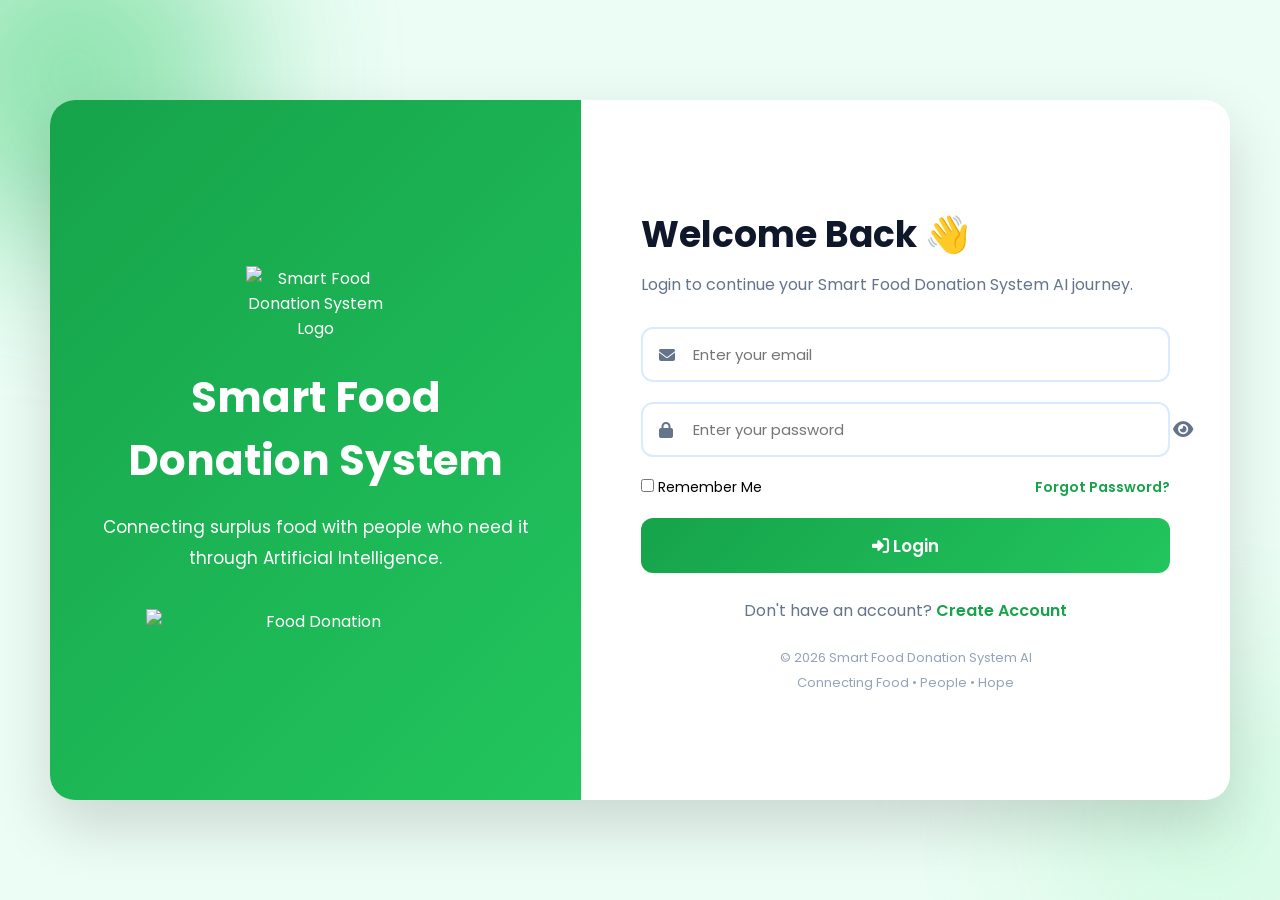
==== frontend/admin.html @ 0bcb4bd2 "Remove temporary FCM diagnostics" ====
<!DOCTYPE html>
<html lang="en">

<head>
    <meta charset="UTF-8">
    <meta name="viewport" content="width=device-width, initial-scale=1.0">
    <title>Admin Portal - Smart Food Donation System</title>
    
    <link rel="stylesheet" href="css/dashboard.css">
    <link rel="stylesheet" href="css/layout-fix.css">
    <link rel="stylesheet" href="css/premium-theme.css">
    <link rel="stylesheet" href="css/admin.css">
    <link rel="stylesheet" href="css/mobile.css">
    <link rel="icon" href="images/logo.png" type="image/png">
    <link rel="manifest" href="/manifest.json">
    <link rel="preconnect" href="https://fonts.googleapis.com">
    <link href="https://fonts.googleapis.com/css2?family=Poppins:wght@300;400;500;600;700;800&display=swap" rel="stylesheet">
    <link rel="stylesheet" href="https://cdnjs.cloudflare.com/ajax/libs/font-awesome/6.7.2/css/all.min.css">
    
    <style>
        body {
            padding: 0 !important;
            margin: 0 !important;
            background: #f4f8fb;
        }
        .main-content {
            padding: 30px !important;
            flex: 1;
            min-width: 0;
        }
        .sidebar nav ul {
            list-style: none !important;
            padding: 0 !important;
            margin: 0 !important;
        }
        .sidebar nav ul li {
            list-style: none !important;
            padding: 0 !important;
            margin: 0 !important;
        }
    </style>
</head>

<body>
<div class="dashboard">

    <!-- SIDEBAR -->
    <aside class="sidebar">
        <!-- Mobile Sidebar Close Button -->
        <button id="adminMobileSidebarClose" class="mobile-sidebar-close" aria-label="Close Navigation Menu">
            <i class="fa-solid fa-xmark"></i>
        </button>

        <div class="logo">
            <img src="images/logo.png" alt="Smart Food Donation">
            <div class="logo-text">
                <h2>Smart Food Donation</h2>
                <p>Admin Portal</p>
            </div>
        </div>
        
        <ul class="menu">
            <li id="sidebarAdminHome" data-page="admin-dashboard" class="active">
                <i class="fa-solid fa-chart-line"></i>
                <span>Dashboard</span>
            </li>
            <li id="sidebarAdminUsers" data-page="user-management">
                <i class="fa-solid fa-users-gear"></i>
                <span>User Management</span>
            </li>
            <li id="sidebarAdminNGOs" data-page="ngo-verification">
                <i class="fa-solid fa-building-circle-check"></i>
                <span>NGO Verification</span>
            </li>
            <li id="sidebarAdminDonors" data-page="donor-verification">
                <i class="fa-solid fa-hand-holding-heart"></i>
                <span>Donor Verification</span>
            </li>
            <li id="sidebarAdminVolunteers" data-page="volunteer-verification">
                <i class="fa-solid fa-truck-ramp-box"></i>
                <span>Volunteer Verification</span>
            </li>
            <li id="sidebarAdminDonations" data-page="donation-management">
                <i class="fa-solid fa-boxes-packing"></i>
                <span>Donation Management</span>
            </li>
            <li id="sidebarAdminReports" data-page="reports">
                <i class="fa-solid fa-chart-pie"></i>
                <span>Reports</span>
            </li>
            <li id="sidebarAdminProfile" data-page="profile">
                <i class="fa-solid fa-user-gear"></i>
                <span>Admin Profile</span>
            </li>
            <li id="sidebarAdminSettings" data-page="settings">
                <i class="fa-solid fa-sliders"></i>
                <span>System Settings</span>
            </li>
            <li class="logout" onclick="logout()">
                <i class="fa-solid fa-right-from-bracket"></i>
                <span>Logout</span>
            </li>
        </ul>
        
        <!-- User Badge -->
        <div class="sidebar-user">
            <img id="sidebarAdminAvatar" src="images/logo.png" alt="Avatar">
            <div>
                <h4 id="sidebarAdminName">Administrator</h4>
                <p>System Admin</p>
            </div>
        </div>
    </aside>

    <!-- Mobile Sidebar Backdrop Overlay -->
    <div id="adminSidebarOverlay" class="sidebar-overlay"></div>

    <!-- MAIN CONTENT -->
    <main class="main-content">
        <!-- TOP BAR -->
        <header class="topbar">
            <div class="topbar-left">
                <!-- Mobile Hamburger Menu Button -->
                <button id="adminMobileMenuBtn" class="mobile-menu-btn" aria-label="Open Navigation Menu">
                    <i class="fa-solid fa-bars"></i>
                </button>
            </div>

            <!-- Food Saving & Donating Facts -->
            <div class="topbar-fact">
                <i class="fa-solid fa-lightbulb"></i>
                <span id="topbarFactText">Loading daily food saving tip...</span>
            </div>
            
            <div class="topbar-right" style="margin-left: auto !important;">
                <div class="profile-container">
                    <div id="profileBtn" class="profile-button">
                        <img id="topAdminAvatar" src="images/logo.png" alt="Admin" style="width: 36px; height: 36px; border-radius: 50%; object-fit: cover;">
                        <div class="profile-text">
                            <h4 id="topAdminName" style="font-size: 14px; margin: 0; font-weight: 600; color: #15803d;">Admin</h4>
                            <p style="color: #64748b; font-size: 11px; margin: 0;">Administrator</p>
                        </div>
                        <i class="fa-solid fa-chevron-down" style="color: #64748b; font-size: 12px; margin-left: 5px;"></i>
                    </div>
                </div>
            </div>
        </header>

        <!-- SECTIONS -->

        <!-- Section 1: Dashboard Home -->
        <section class="main-section" id="adminHomeSection">
            <div class="container">
                <header class="page-header">
                    <h1><i class="fa-solid fa-chart-line"></i> Admin Dashboard</h1>
                    <p>Real-time platform overview, user verification summary, and system activities.</p>

                </header>

                <!-- 8 Summary Cards Grid -->
                <div class="cards admin-summary-grid">
                    <div class="card">
                        <h2 id="users">0</h2>
                        <p><i class="fa-solid fa-users"></i> Total Users</p>
                    </div>
                    <div class="card">
                        <h2 id="totalDonors">0</h2>
                        <p><i class="fa-solid fa-hand-holding-heart"></i> Total Donors</p>
                    </div>
                    <div class="card">
                        <h2 id="totalNGOs">0</h2>
                        <p><i class="fa-solid fa-building"></i> Total NGOs</p>
                    </div>
                    <div class="card">
                        <h2 id="totalVolunteers">0</h2>
                        <p><i class="fa-solid fa-truck-ramp-box"></i> Total Volunteers</p>
                    </div>
                    <div class="card highlight-card-pending">
                        <h2 id="pendingVerificationsCount" style="color: #d97706;">0</h2>
                        <p><i class="fa-solid fa-clock-rotate-left"></i> Pending Verifications</p>
                    </div>
                    <div class="card highlight-card-approved">
                        <h2 id="approvedUsersCount" style="color: #16a34a;">0</h2>
                        <p><i class="fa-solid fa-circle-check"></i> Approved Users</p>
                    </div>
                    <div class="card highlight-card-rejected">
                        <h2 id="rejectedUsersCount" style="color: #dc2626;">0</h2>
                        <p><i class="fa-solid fa-circle-xmark"></i> Rejected Users</p>
                    </div>
                    <div class="card">
                        <h2 id="donations">0</h2>
                        <p><i class="fa-solid fa-boxes-packing"></i> Total Donations</p>
                    </div>
                </div>

                <!-- Quick Action Buttons -->
                <div class="admin-quick-actions-bar">
                    <h3><i class="fa-solid fa-bolt"></i> Quick Actions</h3>
                    <div class="quick-action-buttons">
                        <button class="btn-quick-action" onclick="navigateToSection('sidebarAdminDonors')">
                            <i class="fa-solid fa-hand-holding-heart"></i> Review Donors
                        </button>
                        <button class="btn-quick-action" onclick="navigateToSection('sidebarAdminNGOs')">
                            <i class="fa-solid fa-building"></i> Review NGOs
                        </button>
                        <button class="btn-quick-action" onclick="navigateToSection('sidebarAdminVolunteers')">
                            <i class="fa-solid fa-truck-ramp-box"></i> Review Volunteers
                        </button>
                        <button class="btn-quick-action" onclick="navigateToSection('sidebarAdminUsers')">
                            <i class="fa-solid fa-users-gear"></i> Manage Users
                        </button>
                        <button class="btn-quick-action" onclick="navigateToSection('sidebarAdminDonations')">
                            <i class="fa-solid fa-boxes-packing"></i> View Donations
                        </button>
                    </div>
                </div>

                <!-- Verification Overview Section -->
                <div class="verification-overview-section">
                    <h2><i class="fa-solid fa-shield-halved"></i> Verification Overview</h2>
                    <div class="overview-grid">
                        <div class="overview-card">
                            <div class="overview-header">
                                <h3><i class="fa-solid fa-hand-holding-heart" style="color: #16a34a;"></i> Donor Verification</h3>
                                <button class="btn-action btn-view" onclick="navigateToSection('sidebarAdminDonors')">View</button>
                            </div>
                            <div class="overview-stats-pills">
                                <span class="pill pill-pending">Pending: <strong id="donorPendingCount">0</strong></span>
                                <span class="pill pill-approved">Approved: <strong id="donorApprovedCount">0</strong></span>
                                <span class="pill pill-rejected">Rejected: <strong id="donorRejectedCount">0</strong></span>
                            </div>
                        </div>

                        <div class="overview-card">
                            <div class="overview-header">
                                <h3><i class="fa-solid fa-building" style="color: #2563eb;"></i> NGO Verification</h3>
                                <button class="btn-action btn-view" onclick="navigateToSection('sidebarAdminNGOs')">View</button>
                            </div>
                            <div class="overview-stats-pills">
                                <span class="pill pill-pending">Pending: <strong id="ngoPendingCount">0</strong></span>
                                <span class="pill pill-approved">Approved: <strong id="ngoApprovedCount">0</strong></span>
                                <span class="pill pill-rejected">Rejected: <strong id="ngoRejectedCount">0</strong></span>
                            </div>
                        </div>

                        <div class="overview-card">
                            <div class="overview-header">
                                <h3><i class="fa-solid fa-truck-ramp-box" style="color: #ea580c;"></i> Volunteer Verification</h3>
                                <button class="btn-action btn-view" onclick="navigateToSection('sidebarAdminVolunteers')">View</button>
                            </div>
                            <div class="overview-stats-pills">
                                <span class="pill pill-pending">Pending: <strong id="volPendingCount">0</strong></span>
                                <span class="pill pill-approved">Approved: <strong id="volApprovedCount">0</strong></span>
                                <span class="pill pill-rejected">Rejected: <strong id="volRejectedCount">0</strong></span>
                            </div>
                        </div>
                    </div>
                </div>

                <!-- Pending Verifications Quick List & Recent Activity Dual Layout -->
                <div class="dashboard-dual-grid" style="display: grid; grid-template-columns: repeat(auto-fit, minmax(340px, 1fr)); gap: 25px; margin-top: 30px;">
                    
                    <!-- Pending Verifications -->
                    <div class="premium-card">
                        <h2 style="color: #d97706; margin-bottom: 15px; font-size: 18px; display: flex; align-items: center; justify-content: space-between;">
                            <span><i class="fa-solid fa-user-clock"></i> Pending Verifications</span>
                            <span class="badge-status badge-pending" id="dashboardPendingBadge">0 Pending</span>
                        </h2>
                        <div id="dashboardPendingList" class="pending-list-container">
                            <p style="color: #64748b; font-size: 13px; text-align: center; padding: 15px;">No pending verification requests.</p>
                        </div>
                    </div>

                    <!-- Recent Admin Activity Log -->
                    <div class="premium-card">
                        <h2 style="color: #0f172a; margin-bottom: 15px; font-size: 18px;">
                            <i class="fa-solid fa-clock-rotate-left"></i> Recent Admin Activity
                        </h2>
                        <div id="dashboardRecentActivity" class="activity-log-container">
                            <p style="color: #64748b; font-size: 13px; text-align: center; padding: 15px;">No recent admin actions logged.</p>
                        </div>
                    </div>

                </div>
            </div>
        </section>

        <!-- Section 2: Dedicated User Management -->
        <section class="main-section" id="adminUsersSection" style="display: none;">
            <div class="container">
                <header class="page-header">
                    <h1><i class="fa-solid fa-users-gear"></i> User Management</h1>
                    <p>Complete single-source-of-truth account oversight across Donors, NGOs, Volunteers, and Administrators.</p>
                </header>

                <!-- Filter Tabs -->
                <div class="filter-tab-bar">
                    <button class="filter-tab active" id="tabUserAll" onclick="filterUserManagementTab('all')">All Users (<span id="countTabAll">0</span>)</button>
                    <button class="filter-tab" id="tabUserPending" onclick="filterUserManagementTab('pending')">Pending (<span id="countTabPending">0</span>)</button>
                    <button class="filter-tab" id="tabUserApproved" onclick="filterUserManagementTab('approved')">Approved (<span id="countTabApproved">0</span>)</button>
                    <button class="filter-tab" id="tabUserRejected" onclick="filterUserManagementTab('rejected')">Rejected (<span id="countTabRejected">0</span>)</button>
                </div>

                <!-- Filter & Search Controls Bar -->
                <div class="filter-controls-card">
                    <div class="filter-group-item search-box-item">
                        <label><i class="fa-solid fa-magnifying-glass"></i> Search</label>
                        <input type="text" id="userSearchInput" placeholder="Search by name, email, or role..." onkeyup="applyUserManagementFilters()">
                    </div>

                    <div class="filter-group-item">
                        <label><i class="fa-solid fa-user-tag"></i> Role</label>
                        <select id="userRoleFilter" onchange="applyUserManagementFilters()">
                            <option value="all">All Roles</option>
                            <option value="donor">Donor</option>
                            <option value="ngo">NGO</option>
                            <option value="volunteer">Volunteer</option>
                            <option value="admin">Admin</option>
                        </select>
                    </div>

                    <div class="filter-group-item">
                        <label><i class="fa-solid fa-circle-nodes"></i> Status</label>
                        <select id="userStatusFilter" onchange="applyUserManagementFilters()">
                            <option value="all">All Statuses</option>
                            <option value="Pending Approval">Pending Approval</option>
                            <option value="Approved">Approved</option>
                            <option value="Rejected">Rejected</option>
                            <option value="active">Active Account</option>
                            <option value="inactive">Inactive Account</option>
                        </select>
                    </div>
                </div>

                <!-- User Management Table & Mobile Cards -->
                <div class="premium-card">
                    <div class="table-container" style="overflow-x: auto;">
                        <table class="premium-table responsive-user-table">
                            <thead>
                                <tr>
                                    <th>User Details</th>
                                    <th>Role</th>
                                    <th>Email Verified</th>
                                    <th>Admin Approval</th>
                                    <th>Account Status</th>
                                    <th>Audit / History</th>
                                    <th>Actions</th>
                                </tr>
                            </thead>
                            <tbody id="userManagementTableBody">
                                <!-- Dynamic user rows -->
                            </tbody>
                        </table>
                    </div>
                </div>
            </div>
        </section>

        <!-- Section 3: Dedicated NGO Verification (Preserved Working Module) -->
        <section class="main-section" id="adminNGOsSection" style="display: none;">
            <div class="container">
                <header class="page-header">
                    <h1><i class="fa-solid fa-building"></i> NGO Verification</h1>
                    <p>Review and verify registered non-profit organizations. Inspect NGO certificates and approve or reject profiles.</p>
                </header>

                <div class="premium-card">
                    <div class="table-container" style="overflow-x: auto;">
                        <table class="premium-table">
                            <thead>
                                <tr>
                                    <th>NGO Name</th>
                                    <th>Contact Person</th>
                                    <th>Email</th>
                                    <th>Phone</th>
                                    <th>Address</th>
                                    <th>Reg. Number</th>
                                    <th>Certificate / Aadhar</th>
                                    <th>Status</th>
                                    <th>Actions</th>
                                </tr>
                            </thead>
                            <tbody id="ngoVerificationData">
                                <!-- Dynamic NGO verification requests -->
                            </tbody>
                        </table>
                    </div>
                </div>
            </div>
        </section>

        <!-- Section 4: Dedicated Donor Verification -->
        <section class="main-section" id="adminDonorsSection" style="display: none;">
            <div class="container">
                <header class="page-header">
                    <h1><i class="fa-solid fa-hand-holding-heart"></i> Donor Verification</h1>
                    <p>Review and verify registered food donors. Inspect FSSAI licenses/documents and approve or reject profiles.</p>
                </header>

                <div class="premium-card">
                    <div class="table-container" style="overflow-x: auto;">
                        <table class="premium-table">
                            <thead>
                                <tr>
                                    <th>Name</th>
                                    <th>Email</th>
                                    <th>Phone</th>
                                    <th>Address</th>
                                    <th>Donor Type</th>
                                    <th>FSSAI / Aadhar</th>
                                    <th>Status</th>
                                    <th>Actions</th>
                                </tr>
                            </thead>
                            <tbody id="donorVerificationData">
                                <!-- Dynamic donor verification requests -->
                            </tbody>
                        </table>
                    </div>
                </div>
            </div>
        </section>

        <!-- Section 5: Dedicated Volunteer Verification -->
        <section class="main-section" id="adminVolunteersSection" style="display: none;">
            <div class="container">
                <header class="page-header">
                    <h1><i class="fa-solid fa-truck-ramp-box"></i> Volunteer Verification</h1>
                    <p>Review and verify volunteer applications. Inspect driving licenses/documents and approve or reject profiles.</p>
                </header>

                <div class="premium-card">
                    <div class="table-container" style="overflow-x: auto;">
                        <table class="premium-table">
                            <thead>
                                <tr>
                                    <th>Name</th>
                                    <th>Email</th>
                                    <th>Phone</th>
                                    <th>Address</th>
                                    <th>Vehicle Type</th>
                                    <th>License / Aadhar</th>
                                    <th>Status</th>
                                    <th>Actions</th>
                                </tr>
                            </thead>
                            <tbody id="volunteerVerificationData">
                                <!-- Dynamic volunteer verification requests -->
                            </tbody>
                        </table>
                    </div>
                </div>
            </div>
        </section>

        <!-- Section 6: Dedicated Donation Management -->
        <section class="main-section" id="adminDonationsSection" style="display: none;">
            <div class="container">
                <header class="page-header">
                    <h1><i class="fa-solid fa-boxes-packing"></i> Donation Management</h1>
                    <p>Monitor, track, and manage all food donation listings across the entire system.</p>
                </header>

                <div class="filter-tab-bar" style="margin-bottom: 20px;">
                    <button class="filter-tab active" id="tabDonationAll" onclick="filterDonationManagementTab('all')">All Donations</button>
                    <button class="filter-tab" id="tabDonationWaiting" onclick="filterDonationManagementTab('Waiting')">Waiting</button>
                    <button class="filter-tab" id="tabDonationAccepted" onclick="filterDonationManagementTab('Accepted')">Accepted</button>
                    <button class="filter-tab" id="tabDonationPicked" onclick="filterDonationManagementTab('Picked')">Picked</button>
                    <button class="filter-tab" id="tabDonationDelivered" onclick="filterDonationManagementTab('Delivered')">Delivered</button>
                </div>

                <div class="premium-card">
                    <div class="table-container" style="overflow-x: auto;">
                        <table class="premium-table">
                            <thead>
                                <tr>
                                    <th>Food Item</th>
                                    <th>Category</th>
                                    <th>Freshness</th>
                                    <th>AI Verification</th>
                                    <th>Recommendation</th>
                                    <th>Donor Email</th>
                                    <th>Status</th>
                                </tr>
                            </thead>
                            <tbody id="adminDonationsTableBody">
                                <!-- Dynamic donation items -->
                            </tbody>
                        </table>
                    </div>
                </div>
            </div>
        </section>

        <!-- Section 7: Reports & Analytics -->
        <section class="main-section" id="adminReportsSection" style="display: none;">
            <div class="container">
                <header class="page-header">
                    <h1><i class="fa-solid fa-chart-pie"></i> Reports & Analytics</h1>
                    <p>Visual representation of system metrics and chronological donation data.</p>
                </header>

                <div class="charts">
                    <div class="chart-card">
                        <h2>📊 Platform Performance & Insights</h2>
                        <div class="kpi-metrics-grid" style="display: grid; grid-template-columns: 1fr 1fr; gap: 15px; margin-top: 15px;">
                            <div class="kpi-mini-card" style="background: #f8fafc; padding: 15px; border-radius: 12px; border: 1px solid #f1f5f9; text-align: left;">
                                <span style="font-size: 11px; color: #64748b; text-transform: uppercase; font-weight: 600;">System Efficiency</span>
                                <h3 style="margin: 5px 0 0 0; color: #16a34a; font-size: 22px; font-weight: 700;">A+ Rating</h3>
                            </div>
                            <div class="kpi-mini-card" style="background: #f8fafc; padding: 15px; border-radius: 12px; border: 1px solid #f1f5f9; text-align: left;">
                                <span style="font-size: 11px; color: #64748b; text-transform: uppercase; font-weight: 600;">Avg Transit Speed</span>
                                <h3 style="margin: 5px 0 0 0; color: #2563eb; font-size: 22px; font-weight: 700;">24 Mins</h3>
                            </div>
                        </div>
                        <div class="performance-bars" style="margin-top: 25px; display: flex; flex-direction: column; gap: 18px;">
                            <div>
                                <div style="display: flex; justify-content: space-between; font-size: 13px; font-weight: 600; margin-bottom: 6px;">
                                    <span style="color: #334155; font-family: 'Poppins', sans-serif;">Delivery Success Rate</span>
                                    <span id="deliverySuccessRateText" style="color: #16a34a;">0%</span>
                                </div>
                                <div style="height: 8px; background: #f1f5f9; border-radius: 4px; overflow: hidden;">
                                    <div id="deliverySuccessRateBar" style="height: 100%; background: #16a34a; width: 0%; transition: width 0.8s ease-in-out;"></div>
                                </div>
                            </div>
                            <div>
                                <div style="display: flex; justify-content: space-between; font-size: 13px; font-weight: 600; margin-bottom: 6px;">
                                    <span style="color: #334155; font-family: 'Poppins', sans-serif;">Active Deliveries In-Transit</span>
                                    <span id="transitRateText" style="color: #2563eb;">0%</span>
                                </div>
                                <div style="height: 8px; background: #f1f5f9; border-radius: 4px; overflow: hidden;">
                                    <div id="transitRateBar" style="height: 100%; background: #2563eb; width: 0%; transition: width 0.8s ease-in-out;"></div>
                                </div>
                            </div>
                            <div>
                                <div style="display: flex; justify-content: space-between; font-size: 13px; font-weight: 600; margin-bottom: 6px;">
                                    <span style="color: #334155; font-family: 'Poppins', sans-serif;">Donation Claim Rate</span>
                                    <span id="claimRateText" style="color: #ea580c;">0%</span>
                                </div>
                                <div style="height: 8px; background: #f1f5f9; border-radius: 4px; overflow: hidden;">
                                    <div id="claimRateBar" style="height: 100%; background: #ea580c; width: 0%; transition: width 0.8s ease-in-out;"></div>
                                </div>
                            </div>
                        </div>
                    </div>
                    <div class="chart-card" style="position: relative;">
                        <h2>🥗 System Lifecycle & Performance</h2>
                        <div style="position: relative; width: 100%; height: 250px; margin-top: 15px;">
                            <canvas id="categoryChart"></canvas>
                            <div style="position: absolute; top: 57%; left: 50%; transform: translate(-50%, -50%); text-align: center; pointer-events: none;">
                                <h3 id="volPerfAvgText" style="margin: 0; font-size: 26px; font-weight: 700; color: #16a34a; font-family: 'Poppins', sans-serif;">92%</h3>
                                <span style="font-size: 11px; color: #64748b; font-weight: 600; text-transform: uppercase; font-family: 'Poppins', sans-serif;">Avg Vol Perf</span>
                            </div>
                        </div>
                        <div style="display: flex; justify-content: space-around; margin-top: 20px; font-size: 13px; font-weight: 500; color: #475569; font-family: 'Poppins', sans-serif;">
                            <div style="text-align: center;">
                                <span style="display: inline-block; width: 10px; height: 10px; background-color: #38bdf8; border-radius: 50%; margin-right: 6px;"></span>
                                <span>Submitted</span>
                            </div>
                            <div style="text-align: center;">
                                <span style="display: inline-block; width: 10px; height: 10px; background-color: #f43f5e; border-radius: 50%; margin-right: 6px;"></span>
                                <span>NGO Claimed</span>
                            </div>
                            <div style="text-align: center;">
                                <span style="display: inline-block; width: 10px; height: 10px; background-color: #10b981; border-radius: 50%; margin-right: 6px;"></span>
                                <span>Delivered</span>
                            </div>
                        </div>
                    </div>
                </div>

                <br><br>
                <h2 style="color: #0f172a; margin-bottom: 20px;"><i class="fa-solid fa-clock-rotate-left"></i> Recent Donations Log</h2>
                <div class="premium-card">
                    <div class="table-container" style="overflow-x: auto;">
                        <table class="premium-table">
                            <thead>
                                <tr>
                                    <th>Food</th>
                                    <th>Category</th>
                                    <th>Freshness</th>
                                    <th>AI Result</th>
                                    <th>Recommendation</th>
                                    <th>Status</th>
                                    <th>Donor</th>
                                </tr>
                            </thead>
                            <tbody id="recentData">
                                <!-- Dynamic recent donations -->
                            </tbody>
                        </table>
                    </div>
                </div>
            </div>
        </section>

        <!-- Section 8: System Settings -->
        <section class="main-section" id="adminSettingsSection" style="display: none;">
            <div class="container">
                <header style="margin-bottom: 35px;">
                    <h1 style="color: #15803d; font-size: 38px;"><i class="fa-solid fa-sliders"></i> System Settings</h1>
                    <p style="color: #666; font-size: 17px; margin-top: 10px;">Manage platform configurations, security parameters, and global constants.</p>
                </header>

                <div class="premium-card" style="max-width: 700px; margin: 0 auto;">
                    <h3 style="color: #15803d; font-size: 20px; font-weight: 600; margin-bottom: 20px; display: flex; align-items: center; gap: 10px;">
                        <i class="fa-solid fa-sliders"></i> Global Platform Controls
                    </h3>
                    <div style="display: flex; flex-direction: column; gap: 20px;">
                        <div class="switch-container" style="display: flex; justify-content: space-between; align-items: center;">
                            <div class="switch-label-group">
                                <h4 style="margin: 0; font-size: 15px; font-weight: 600;">System Auto-Verifications</h4>
                                <p style="margin: 3px 0 0 0; font-size: 12px; color: #64748b;">Automatically approve matching coordinates</p>
                            </div>
                            <label class="toggle-switch">
                                <input type="checkbox" checked>
                                <span class="toggle-slider"></span>
                            </label>
                        </div>
                        <div class="switch-container" style="display: flex; justify-content: space-between; align-items: center;">
                            <div class="switch-label-group">
                                <h4 style="margin: 0; font-size: 15px; font-weight: 600;">System Logging Mode</h4>
                                <p style="margin: 3px 0 0 0; font-size: 12px; color: #64748b;">Log all request payloads to server console</p>
                            </div>
                            <label class="toggle-switch">
                                <input type="checkbox">
                                <span class="toggle-slider"></span>
                            </label>
                        </div>
                    </div>
                </div>
            </div>
        </section>

        <!-- Section 9: Dedicated Admin Profile -->
        <section class="main-section" id="adminProfileSection" style="display: none;">
            <div class="container">
                <header style="margin-bottom: 35px;">
                    <h1 style="color: #15803d; font-size: 38px;"><i class="fa-solid fa-user-gear"></i> Admin Profile</h1>
                    <p style="color: #666; font-size: 17px; margin-top: 10px;">View and update your administrator profile credentials and personal details.</p>
                </header>

                <div class="settings-profile-header">
                    <div class="settings-avatar-container">
                        <img class="settings-avatar" id="settingsAdminAvatar" src="images/logo.png" alt="Profile Picture">
                        <div class="settings-avatar-upload-btn" id="changeAdminAvatarBtn"><i class="fa-solid fa-camera"></i></div>
                        <input type="file" id="adminProfileImageFileInput" accept="image/png, image/jpeg, image/jpg, image/webp" style="display: none;">
                    </div>
                    <div class="settings-profile-info">
                        <h3 id="settingsAdminProfileName">Active Admin</h3>
                        <p>Manage your system administrator account parameters.</p>
                    </div>
                </div>

                <div class="premium-card" style="max-width: 700px; margin: 0 auto;">
                    <div style="display: flex; justify-content: space-between; align-items: center; margin-bottom: 15px;">
                        <h3 style="color: #15803d; font-size: 20px; font-weight: 600; margin: 0; display: flex; align-items: center; gap: 10px;">
                            <i class="fa-solid fa-user-gear"></i> Administrator Profile
                        </h3>
                        <button type="button" id="editAdminProfileBtn" style="background: #2563eb; color: white; border: none; padding: 8px 14px; border-radius: 8px; font-size: 13px; font-weight: 600; cursor: pointer; display: flex; align-items: center; gap: 6px;">
                            <i class="fa-solid fa-pen-to-square"></i> Edit
                        </button>
                    </div>

                    <form id="adminProfileEditForm" onsubmit="return false;">
                        <div style="display: flex; flex-direction: column; gap: 14px;">
                            <div>
                                <label style="display: block; font-size: 13px; color: var(--text-light); margin-bottom: 4px; font-weight: 500;">Full Name</label>
                                <input type="text" id="adminSettingsName" disabled style="width: 100%; padding: 10px 12px; border-radius: 10px; border: 1px solid var(--border); background: var(--bg); font-family: inherit; font-size: 14px; color: var(--text); outline: none;">
                            </div>
                            <div>
                                <label style="display: block; font-size: 13px; color: var(--text-light); margin-bottom: 4px; font-weight: 500;">Email Address (Primary Key)</label>
                                <input type="email" id="adminSettingsEmail" disabled style="width: 100%; padding: 10px 12px; border-radius: 10px; border: 1px solid var(--border); background: #f1f5f9; font-family: inherit; font-size: 14px; color: #64748b; outline: none;">
                            </div>
                            <div>
                                <label style="display: block; font-size: 13px; color: var(--text-light); margin-bottom: 4px; font-weight: 500;">Registered Role</label>
                                <input type="text" value="ADMINISTRATOR" disabled style="width: 100%; padding: 10px 12px; border-radius: 10px; border: 1px solid var(--border); background: #f1f5f9; font-family: inherit; font-size: 14px; text-transform: uppercase; color: #16a34a; font-weight: 700; outline: none;">
                            </div>
                            <div>
                                <label style="display: block; font-size: 13px; color: var(--text-light); margin-bottom: 4px; font-weight: 500;">Phone Number</label>
                                <input type="text" id="adminSettingsPhone" disabled placeholder="e.g. +91 98765 43210" style="width: 100%; padding: 10px 12px; border-radius: 10px; border: 1px solid var(--border); background: var(--bg); font-family: inherit; font-size: 14px; color: var(--text); outline: none;">
                            </div>
                            <div>
                                <label style="display: block; font-size: 13px; color: var(--text-light); margin-bottom: 4px; font-weight: 500;">Complete Address</label>
                                <input type="text" id="adminSettingsAddress" disabled placeholder="Central Admin Headquarters, Madurai" style="width: 100%; padding: 10px 12px; border-radius: 10px; border: 1px solid var(--border); background: var(--bg); font-family: inherit; font-size: 14px; color: var(--text); outline: none;">
                            </div>

                            <div id="adminProfileSaveContainer" style="display: none; margin-top: 10px;">
                                <button type="button" id="saveAdminProfileBtn" style="width: 100%; padding: 12px; background: #16a34a; color: white; border: none; border-radius: 10px; font-size: 15px; font-weight: 700; cursor: pointer; display: flex; align-items: center; justify-content: center; gap: 8px;">
                                    <i class="fa-solid fa-floppy-disk"></i> Save Admin Profile Changes
                                </button>
                            </div>

                            <div id="adminProfileSaveMsg" style="display: none; padding: 10px; border-radius: 8px; font-size: 13px; text-align: center; font-weight: 600;"></div>
                        </div>
                    </form>
                </div>
            </div>
        </section>
    </main>

</div>

<!-- Document Preview Modal -->
<div id="documentModal" class="modal" style="display:none; position:fixed; z-index:1000; left:0; top:0; width:100%; height:100%; overflow:auto; background-color:rgba(0,0,0,0.6); align-items:center; justify-content:center;">
    <div class="modal-content" style="background-color:#fff; margin:auto; padding:20px; border:1px solid #888; width:85%; max-width:700px; border-radius:15px; position:relative; text-align:center; box-shadow: 0 10px 30px rgba(0,0,0,0.3); animation: zoomIn 0.3s;">
        <span class="close-modal" id="closeDocModal" style="position:absolute; right:20px; top:15px; color:#aaa; font-size:28px; font-weight:bold; cursor:pointer;">&times;</span>
        <h2 style="color:#16a34a; margin-bottom:15px; font-weight: 600;" id="modalDocTitle">Verification Document</h2>
        <img id="modalDocImg" src="" alt="Document Preview" style="max-width:100%; max-height:500px; border-radius:8px; border: 1px solid #eee; object-fit: contain;">
    </div>
</div>

<!-- User Details View Modal -->
<div id="userDetailsModal" class="modal" style="display:none; position:fixed; z-index:1000; left:0; top:0; width:100%; height:100%; overflow:auto; background-color:rgba(0,0,0,0.6); align-items:center; justify-content:center;">
    <div class="modal-content" style="background-color:#fff; margin:auto; padding:25px; border:1px solid #e2e8f0; width:90%; max-width:600px; border-radius:16px; position:relative; text-align:left; box-shadow: 0 15px 35px rgba(0,0,0,0.25); animation: zoomIn 0.3s;">
        <span class="close-modal" id="closeUserDetailsModal" style="position:absolute; right:20px; top:15px; color:#94a3b8; font-size:26px; font-weight:bold; cursor:pointer;">&times;</span>
        <h2 style="color:#15803d; margin-bottom:15px; font-weight: 700; display: flex; align-items: center; gap: 10px;" id="modalUserDetailTitle">
            <i class="fa-solid fa-address-card"></i> User Profile Details
        </h2>
        <div id="modalUserDetailsBody" style="display: flex; flex-direction: column; gap: 12px; font-size: 14px; color: #334155;">
            <!-- Dynamic profile fields injected here -->
        </div>
        <div style="margin-top: 20px; text-align: right;">
            <button class="btn-action" style="background-color: #cbd5e1; color: #334155;" onclick="document.getElementById('userDetailsModal').style.display='none'">Close</button>
        </div>
    </div>
</div>

<!-- Action Confirmation Modal -->
<div id="confirmationModal" class="modal" style="display:none; position:fixed; z-index:1000; left:0; top:0; width:100%; height:100%; overflow:auto; background-color:rgba(0,0,0,0.6); align-items:center; justify-content:center;">
    <div class="modal-content" style="background-color:#fff; margin:auto; padding:25px; border:1px solid #e2e8f0; width:85%; max-width:480px; border-radius:16px; position:relative; text-align:center; box-shadow: 0 15px 35px rgba(0,0,0,0.25); animation: zoomIn 0.3s;">
        <h2 style="color:#0f172a; margin-bottom:12px; font-weight: 700; font-size: 20px;" id="confirmModalTitle">Confirm Action</h2>
        <p style="color:#64748b; font-size:14px; margin-bottom:20px;" id="confirmModalMessage">Are you sure you want to perform this action?</p>
        <div style="display:flex; justify-content:center; gap:15px;">
            <button class="btn-action" style="background-color:#e2e8f0; color:#334155; padding: 10px 20px; font-size: 14px;" id="confirmModalCancelBtn">Cancel</button>
            <button class="btn-action btn-approve" style="padding: 10px 20px; font-size: 14px;" id="confirmModalExecuteBtn">Proceed</button>
        </div>
    </div>
</div>

<!-- Change Password Modal -->
<div id="changePasswordModal" class="modal" style="display:none; position:fixed; z-index:9999999; left:0; top:0; width:100%; height:100%; overflow:auto; background-color:rgba(0,0,0,0.5); align-items:center; justify-content:center;">
    <div class="modal-content" style="background-color:#fff; margin:auto; padding:25px; border:1px solid #e2e8f0; width:90%; max-width:440px; border-radius:16px; position:relative; text-align:left; box-shadow: 0 20px 40px rgba(0,0,0,0.25); animation: zoomIn 0.3s;">
        <span class="close-modal" id="closeChangePasswordModal" style="position:absolute; right:20px; top:15px; color:#94a3b8; font-size:24px; font-weight:bold; cursor:pointer;">&times;</span>
        <h3 style="color:#15803d; margin-bottom:15px; font-size: 20px; font-weight: 700; display: flex; align-items: center; gap: 10px;">
            <i class="fa-solid fa-key"></i> Change Password
        </h3>
        <form id="changePasswordForm" onsubmit="return false;">
            <div style="display: flex; flex-direction: column; gap: 14px;">
                <div>
                    <label style="display: block; font-size: 13px; color: #475569; margin-bottom: 4px; font-weight: 500;">Current Password</label>
                    <input type="password" id="currentPasswordInput" required style="width: 100%; padding: 10px 12px; border-radius: 10px; border: 1px solid #cbd5e1; outline: none; font-size: 14px;">
                </div>
                <div>
                    <label style="display: block; font-size: 13px; color: #475569; margin-bottom: 4px; font-weight: 500;">New Password</label>
                    <input type="password" id="newPasswordInput" required style="width: 100%; padding: 10px 12px; border-radius: 10px; border: 1px solid #cbd5e1; outline: none; font-size: 14px;">
                </div>
                <div>
                    <label style="display: block; font-size: 13px; color: #475569; margin-bottom: 4px; font-weight: 500;">Confirm New Password</label>
                    <input type="password" id="confirmPasswordInput" required style="width: 100%; padding: 10px 12px; border-radius: 10px; border: 1px solid #cbd5e1; outline: none; font-size: 14px;">
                </div>
                <div id="changePasswordMsg" style="display: none; padding: 10px; border-radius: 8px; font-size: 13px; text-align: center; font-weight: 600;"></div>
                <button type="submit" id="savePasswordBtn" style="width: 100%; padding: 12px; background: #2563eb; color: white; border: none; border-radius: 10px; font-size: 15px; font-weight: 700; cursor: pointer; display: flex; align-items: center; justify-content: center; gap: 8px; margin-top: 6px;">
                    <i class="fa-solid fa-lock"></i> Update Password
                </button>
            </div>
        </form>
    </div>
</div>

<!-- Help Center Modal -->
<div id="helpCenterModal" class="modal" style="display:none; position:fixed; z-index:9999999; left:0; top:0; width:100%; height:100%; overflow:auto; background-color:rgba(0,0,0,0.5); align-items:center; justify-content:center;">
    <div class="modal-content" style="background-color:#fff; margin:auto; padding:25px; border:1px solid #e2e8f0; width:90%; max-width:540px; border-radius:16px; position:relative; text-align:left; box-shadow: 0 20px 40px rgba(0,0,0,0.25); animation: zoomIn 0.3s;">
        <span class="close-modal" id="closeHelpCenterModal" style="position:absolute; right:20px; top:15px; color:#94a3b8; font-size:24px; font-weight:bold; cursor:pointer;">&times;</span>
        <h3 style="color:#15803d; margin-bottom:15px; font-size: 20px; font-weight: 700; display: flex; align-items: center; gap: 10px;">
            <i class="fa-solid fa-circle-question"></i> Help Center & Support
        </h3>
        <div style="display: flex; flex-direction: column; gap: 14px; font-size: 14px; color: #334155;">
            <div style="background: #f8fafc; border: 1px solid #e2e8f0; padding: 12px 16px; border-radius: 10px;">
                <h4 style="margin: 0 0 4px 0; font-size: 14px; font-weight: 600; color: #0f172a;"><i class="fa-solid fa-hand-holding-heart" style="color: #16a34a;"></i> How do food donations work?</h4>
                <p style="margin: 0; font-size: 12.5px; color: #64748b;">Donors post available food items. AI assesses freshness and safety. Nearby verified NGOs or Volunteers claim and pick up food for delivery.</p>
            </div>
            <div style="background: #f8fafc; border: 1px solid #e2e8f0; padding: 12px 16px; border-radius: 10px;">
                <h4 style="margin: 0 0 4px 0; font-size: 14px; font-weight: 600; color: #0f172a;"><i class="fa-solid fa-user-shield" style="color: #2563eb;"></i> How to update profile or credentials?</h4>
                <p style="margin: 0; font-size: 12.5px; color: #64748b;">Click your profile picture in the top right corner and select <strong>Edit Profile</strong> to change name, phone, address, or avatar. Select <strong>Change Password</strong> to update security credentials.</p>
            </div>
            <div style="background: #f0fdf4; border: 1px solid #bbf7d0; padding: 12px 16px; border-radius: 10px; display: flex; align-items: center; justify-content: space-between;">
                <div>
                    <h4 style="margin: 0; font-size: 13.5px; font-weight: 600; color: #15803d;">Need Direct Assistance?</h4>
                    <p style="margin: 2px 0 0 0; font-size: 12px; color: #166534;">Support Email: support@smartfooddonation.org</p>
                </div>
                <i class="fa-solid fa-headset" style="font-size: 24px; color: #16a34a;"></i>
            </div>
        </div>
        <div style="margin-top: 20px; text-align: right;">
            <button class="btn-action" style="background-color: #cbd5e1; color: #334155; border: none; padding: 8px 18px; border-radius: 8px; font-weight: 600; cursor: pointer;" onclick="document.getElementById('helpCenterModal').style.display='none'">Close</button>
        </div>
    </div>
</div>

<!-- Top-Level Global Profile Overlay & Menu -->
<div id="profileOverlay" class="profile-overlay">
    <div id="profileMenu" class="profile-menu">
        <div class="profile-menu-header" style="padding: 16px; display: flex; align-items: center; gap: 12px; border-bottom: 1px solid #f1f5f9; background: #f8fafc;">
            <img id="topMenuAdminAvatar" src="images/logo.png" alt="Admin" style="width: 44px; height: 44px; border-radius: 50%; object-fit: cover; border: 2px solid #22c55e;">
            <div style="flex: 1; min-width: 0;">
                <h3 id="profileAdminName" style="margin: 0; font-size: 15px; font-weight: 700; color: #0f172a; white-space: nowrap; overflow: hidden; text-overflow: ellipsis;">Admin</h3>
                <p id="profileAdminEmail" style="margin: 2px 0 4px 0; font-size: 11.5px; color: #64748b; white-space: nowrap; overflow: hidden; text-overflow: ellipsis;">admin.demo@foodbridge.test</p>
                <span id="profileAdminRoleBadge" style="display: inline-block; padding: 2px 8px; background: #dcfce7; color: #15803d; font-size: 10.5px; font-weight: 700; border-radius: 6px; text-transform: uppercase;">ADMINISTRATOR</span>
            </div>
        </div>
        <ul class="profile-menu-list" style="list-style: none; padding: 8px 0; margin: 0;">
            <li>
                <a href="#" id="profileLinkBtn" style="display: flex; align-items: center; gap: 10px; padding: 11px 16px; color: #334155; font-size: 13.5px; font-weight: 500; text-decoration: none;">
                    <i class="fa-solid fa-user-pen" style="width: 18px; color: #16a34a; font-size: 14px;"></i>
                    <span>Edit Profile</span>
                </a>
            </li>
            <li>
                <a href="#" id="profileMenuChangePassword" style="display: flex; align-items: center; gap: 10px; padding: 11px 16px; color: #334155; font-size: 13.5px; font-weight: 500; text-decoration: none;">
                    <i class="fa-solid fa-key" style="width: 18px; color: #2563eb; font-size: 14px;"></i>
                    <span>Change Password</span>
                </a>
            </li>
            <li>
                <a href="#" id="profileMenuHelp" style="display: flex; align-items: center; gap: 10px; padding: 11px 16px; color: #334155; font-size: 13.5px; font-weight: 500; text-decoration: none;">
                    <i class="fa-solid fa-circle-question" style="width: 18px; color: #d97706; font-size: 14px;"></i>
                    <span>Help Center</span>
                </a>
            </li>
            <li style="border-top: 1px solid #f1f5f9; margin: 6px 0;"></li>
            <li>
                <a href="#" id="profileLogoutBtn" onclick="logout(); return false;" class="logout" style="display: flex; align-items: center; gap: 10px; padding: 11px 16px; color: #ef4444 !important; font-size: 13.5px; font-weight: 600; text-decoration: none;">
                    <i class="fa-solid fa-right-from-bracket" style="width: 18px; color: #ef4444; font-size: 14px;"></i>
                    <span>Logout</span>
                </a>
            </li>
        </ul>
    </div>
</div>

<script src="https://cdn.jsdelivr.net/npm/chart.js"></script>
<script src="js/auth.js"></script>
<script src="js/admin.js"></script>

<script>
checkRole("admin");
</script>
<!-- Firebase SDKs for FCM Push Notifications -->
<script src="https://www.gstatic.com/firebasejs/9.23.0/firebase-app-compat.js"></script>
<script src="https://www.gstatic.com/firebasejs/9.23.0/firebase-messaging-compat.js"></script>
<script src="js/fcm-init.js"></script>
</body>

</html>
---- frontend/css/layout-fix.css ----
/* ==========================================
   FINAL PAGE ALIGNMENT FIX
   Smart Food Donation AI - Donate Food Page
========================================== */

* {
    box-sizing: border-box;
}

/* ==========================================
   DESKTOP DEFAULT PAGE & DASHBOARD STRUCTURE (>= 769px)
========================================== */
@media (min-width: 769px) {
    html,
    body {
        margin: 0 !important;
        padding: 0 !important;
        width: 100% !important;
        height: 100% !important;
        overflow: hidden !important;
        background: #f8fffb;
    }

    .dashboard {
        display: flex !important;
        width: 100% !important;
        height: 100% !important;
        overflow: hidden !important;
    }
}


@media (min-width: 769px) {
    .sidebar {
        position: relative !important;
        top: 0 !important;
        left: 0 !important;

        width: 270px !important;
        min-width: 270px !important;
        height: 100% !important;

        overflow-y: auto !important;
        overflow-x: hidden !important;

        z-index: 1000 !important;
        flex-shrink: 0 !important;
        display: flex !important;
        flex-direction: column !important;
    }
}

/* Compact sidebar menu and logo */
.menu li {
    padding: 10px 16px !important;
    margin-bottom: 6px !important;
    border-radius: 10px !important;
    font-size: 14px !important;
}

/* Style sidebar scrollbar */
.sidebar::-webkit-scrollbar {
    width: 6px;
}
.sidebar::-webkit-scrollbar-track {
    background: transparent;
}
.sidebar::-webkit-scrollbar-thumb {
    background: rgba(255, 255, 255, 0.2);
    border-radius: 3px;
}
.sidebar::-webkit-scrollbar-thumb:hover {
    background: rgba(255, 255, 255, 0.4);
}


/* ==========================================
   MAIN CONTENT
========================================== */

.main-content {
    margin-left: 0 !important;

    width: auto !important;
    flex-grow: 1 !important;

    min-width: 0 !important;
    height: 100% !important;

    padding: 30px !important;

    box-sizing: border-box !important;

    overflow-y: auto !important;
    overflow-x: hidden !important;
}

/* Style main content scrollbar */
.main-content::-webkit-scrollbar {
    width: 8px;
    height: 8px;
}
.main-content::-webkit-scrollbar-track {
    background: #f1f5f9;
}
.main-content::-webkit-scrollbar-thumb {
    background: #cbd5e1;
    border-radius: 4px;
}
.main-content::-webkit-scrollbar-thumb:hover {
    background: #94a3b8;
}


/* ==========================================
   ALL MAIN CHILDREN
========================================== */

.main-content > * {
    width: 100% !important;
    max-width: 100% !important;
    min-width: 0 !important;

    margin-left: 0 !important;

    box-sizing: border-box !important;
}


/* ==========================================
   TOPBAR
========================================== */

.topbar {
    width: 100% !important;
    max-width: 100% !important;
    display: flex !important;
    justify-content: space-between !important;
    margin: 0 0 30px 0 !important;

    box-sizing: border-box;
}


/* ==========================================
   MAIN DONATION CONTAINER
========================================== */

.container {
    width: 100% !important;
    max-width: 100% !important;

    min-width: 0 !important;

    margin: 0 !important;

    padding: 30px !important;

    box-sizing: border-box;

    overflow: hidden;
}


/* ==========================================
   FORM
========================================== */

#donateForm {
    width: 100% !important;
    max-width: 100% !important;

    min-width: 0 !important;

    margin: 0 !important;

    box-sizing: border-box;
}


.form-grid {
    width: 100% !important;
    max-width: 100% !important;

    display: grid !important;

    grid-template-columns: repeat(2, minmax(0, 1fr));

    gap: 20px;

    margin: 0 !important;

    box-sizing: border-box;
}


.full-width {
    grid-column: 1 / -1;
}


/* ==========================================
   AI FOOD ANALYSIS
========================================== */

.ai-analysis {
    width: 100% !important;
    max-width: 100% !important;

    min-width: 0 !important;

    margin: 30px 0 !important;

    padding: 30px !important;

    box-sizing: border-box;

    overflow: hidden;
}


.analysis-grid {
    width: 100% !important;

    display: grid !important;

    grid-template-columns:
        repeat(3, minmax(0, 1fr));

    gap: 20px;

    margin: 0 !important;

    box-sizing: border-box;
}


.analysis-card {
    width: 100% !important;
    min-width: 0 !important;

    margin: 0 !important;

    box-sizing: border-box;
}


/* ==========================================
   PICKUP LOCATION SECTION
========================================== */

.map-section {
    width: 100% !important;
    max-width: 100% !important;

    min-width: 0 !important;

    margin: 30px 0 !important;

    padding: 30px !important;

    box-sizing: border-box;

    overflow: hidden;
}


/* ==========================================
   LOCATION SEARCH
========================================== */

.location-search {
    width: 100% !important;

    display: flex !important;

    align-items: stretch;

    margin: 20px 0 !important;

    box-sizing: border-box;
}


.location-search input {
    flex: 1 !important;

    min-width: 0 !important;

    width: auto !important;
}


.location-search button {
    flex-shrink: 0;
}


/* ==========================================
   MAP
========================================== */

#map {
    width: 100% !important;
    max-width: 100% !important;

    height: 400px !important;
    border-radius: 15px !important;

    margin: 0 !important;
    padding: 0 !important;

    box-sizing: border-box;

    overflow: hidden;
}


/* ==========================================
   LATITUDE + LONGITUDE
========================================== */

.location-fields {
    width: 100% !important;

    display: grid !important;

    grid-template-columns:
        minmax(0, 1fr)
        minmax(0, 1fr) !important;

    gap: 16px !important;

    margin-top: 16px !important;

    box-sizing: border-box;
}


.coordinate-box {
    width: 100% !important;
    min-width: 0 !important;

    height: 54px;

    display: flex !important;

    align-items: center;

    padding: 0 16px;

    box-sizing: border-box;

    overflow: hidden;
}


.coordinate-box input {
    flex: 1 !important;

    width: 100% !important;
    min-width: 0 !important;

    margin: 0 !important;

    box-sizing: border-box;
}


/* ==========================================
   CURRENT LOCATION BUTTON
========================================== */

#currentLocationBtn {
    width: 100% !important;

    min-width: 0 !important;

    height: 54px;

    margin: 16px 0 0 0 !important;

    box-sizing: border-box;
}


/* ==========================================
   DONATE BUTTON
========================================== */

#donateBtn {
    width: 100% !important;
    max-width: 100% !important;

    box-sizing: border-box;
}


/* ==========================================
   GREEN LATITUDE & LONGITUDE BOX DESIGN
========================================== */

.coordinate-box {
    width: 100% !important;
    min-width: 0 !important;
    height: 56px !important;

    display: flex !important;
    align-items: center !important;

    padding: 0 18px !important;

    background: #ffffff !important;

    border: 2px solid #bfe9d1 !important;

    border-radius: 12px !important;

    box-shadow: 0 4px 12px rgba(31, 154, 82, 0.08) !important;

    transition: all 0.3s ease;

    box-sizing: border-box !important;
}

/* LOCATION ICON */

.coordinate-box i {
    color: #1f9a52 !important;

    font-size: 17px !important;

    margin-right: 10px !important;

    flex-shrink: 0;
}

/* LATITUDE & LONGITUDE TEXT */

.coordinate-box input {
    flex: 1 !important;

    width: 100% !important;
    min-width: 0 !important;

    height: 100% !important;

    border: none !important;

    outline: none !important;

    background: transparent !important;

    color: #23402f !important;

    font-family: "Poppins", sans-serif !important;

    font-size: 15px !important;

    padding: 0 !important;

    box-shadow: none !important;
}

/* PLACEHOLDER */

.coordinate-box input::placeholder {
    color: #6d7f73 !important;

    opacity: 1;
}

/* GREEN HOVER EFFECT */

.coordinate-box:hover {
    border-color: #1f9a52 !important;

    box-shadow: 0 6px 18px rgba(31, 154, 82, 0.12) !important;
}

/* ==========================================
   SIDEBAR LOGO LAYOUT FIX
   ========================================== */
.sidebar .logo {
    display: flex !important;
    flex-direction: column !important;
    align-items: center !important;
    text-align: center !important;
    gap: 10px !important;
    margin-bottom: 30px !important;
    padding: 0 !important;
}

.sidebar .logo img {
    width: 70px !important;
    height: 70px !important;
    object-fit: contain !important;
    margin: 0 !important;
}

.sidebar .logo-text {
    text-align: center !important;
}

.sidebar .logo-text h2 {
    font-size: 20px !important;
    font-weight: 700 !important;
    color: white !important;
    margin: 0 !important;
}

.sidebar .logo-text p {
    font-size: 12px !important;
    color: #dcfce7 !important;
    margin-top: 4px !important;
    opacity: 0.9 !important;
}

/* ==========================================
   SUBMIT BUTTON LAYOUT FIX
   ========================================== */
.submit-btn {
    height: auto !important;
    min-height: 55px !important;
    padding: 12px 25px !important;
    line-height: 1.4 !important;
    display: inline-flex !important;
    align-items: center !important;
    justify-content: center !important;
    box-sizing: border-box !important;
}

/* ==========================================
   UNAUTHORIZED ACCESS SCREEN BUTTONS WRAP FIX
   ========================================== */
#unauthorizedSection div {
    flex-wrap: wrap !important;
}

/* ==========================================
   AI ASSISTANT HEADER OVERFLOW FIX
   ========================================== */
.ai-header {
    flex-wrap: wrap !important;
    gap: 15px !important;
}

/* ==========================================
   UNIFIED DASHBOARD HEADER STYLING & CONTAINER ALIGNMENT
   ========================================== */
.main-content header {
    display: flex !important;
    flex-direction: column !important;
    align-items: flex-start !important;
    justify-content: flex-start !important;
    text-align: left !important;
    gap: 8px !important;
    margin: 0 0 30px 0 !important;
    width: 100% !important;
}

.main-content header h1 {
    font-size: 32px !important;
    font-weight: 700 !important;
    color: #15803d !important;
    margin: 0 !important;
    display: flex !important;
    align-items: center !important;
    gap: 12px !important;
}

.main-content header p {
    font-size: 15px !important;
    color: #64748b !important;
    margin: 0 !important;
}

/* Specific override for Volunteer Dashboard header to keep its side-by-side status box layout */
#volunteerSection header {
    flex-direction: row !important;
    justify-content: space-between !important;
    align-items: center !important;
    flex-wrap: wrap !important;
    gap: 20px !important;
}

#volunteerSection header > div {
    display: flex !important;
    flex-direction: column !important;
    align-items: flex-start !important;
    gap: 8px !important;
}

/* Remove double padding from nested section containers */
.main-content .container {
    padding: 0 !important;
}

/* ==========================================
   TOPBAR RESPONSIVENESS OVERRIDES
   ========================================== */
.topbar {
    flex-wrap: wrap !important;
    gap: 15px !important;
}

.search-box {
    max-width: 420px !important;
    width: 100% !important;
}

/* ==========================================
   DESKTOP DEFAULT GUARDS (>= 769px)
========================================== */
@media (min-width: 769px) {
    .mobile-menu-btn,
    .mobile-sidebar-close,
    .sidebar-overlay {
        display: none !important;
    }

    .sidebar {
        position: fixed !important;
        left: 0 !important;
        top: 0 !important;
        width: 270px !important;
        height: 100vh !important;
        transform: none !important;
        z-index: 1000 !important;
    }

    .main-content {
        margin-left: 270px !important;
        width: calc(100% - 270px) !important;
    }
}

/* ==========================================
   MOBILE & TABLET RESPONSIVE SYSTEM (<= 768px)
   Specifically tested for 360px, 390px, 430px
========================================== */
@media (max-width: 768px) {
    /* Base Body & Layout Overflow Fix - Full Mobile Vertical Scroll */
    html,
    body {
        width: 100% !important;
        max-width: 100% !important;
        min-height: 100% !important;
        height: auto !important;
        margin: 0 !important;
        padding: 0 !important;
        overflow-x: hidden !important;
        overflow-y: auto !important;
        -webkit-overflow-scrolling: touch !important;
        touch-action: pan-y !important;
        position: relative !important;
        -webkit-tap-highlight-color: transparent;
    }

    .dashboard {
        display: block !important;
        width: 100% !important;
        max-width: 100% !important;
        min-height: 100vh !important;
        min-height: 100dvh !important;
        height: auto !important;
        overflow-x: hidden !important;
        overflow-y: visible !important;
        position: relative !important;
    }

    /* Off-Canvas Sliding Navigation Drawer */
    .sidebar {
        position: fixed !important;
        top: 0 !important;
        left: 0 !important;
        width: 285px !important;
        max-width: 82vw !important;
        height: 100vh !important;
        height: 100dvh !important;
        z-index: 99999 !important;
        transform: translateX(-100%) !important;
        transition: transform 0.3s cubic-bezier(0.4, 0, 0.2, 1), box-shadow 0.3s ease !important;
        overflow-y: auto !important;
        -webkit-overflow-scrolling: touch !important;
        box-shadow: none !important;
        background: linear-gradient(180deg, #15803d 0%, #16a34a 50%, #22c55e 100%) !important;
        padding: 25px 20px !important;
        display: flex !important;
        flex-direction: column !important;
    }

    .sidebar.mobile-open,
    .sidebar.open {
        transform: translateX(0) !important;
        box-shadow: 12px 0 45px rgba(0, 0, 0, 0.35) !important;
    }

    /* Mobile Backdrop Blur Overlay */
    .sidebar-overlay {
        display: block !important;
        position: fixed !important;
        top: 0 !important;
        left: 0 !important;
        width: 100vw !important;
        height: 100vh !important;
        height: 100dvh !important;
        background: rgba(15, 23, 42, 0.6) !important;
        backdrop-filter: blur(4px) !important;
        -webkit-backdrop-filter: blur(4px) !important;
        z-index: 99998 !important;
        opacity: 0 !important;
        visibility: hidden !important;
        pointer-events: none !important;
        transition: opacity 0.3s ease, visibility 0.3s ease !important;
    }

    .sidebar-overlay.active {
        opacity: 1 !important;
        visibility: visible !important;
        pointer-events: auto !important;
    }

    /* Hamburger Menu Toggle Button */
    .mobile-menu-btn {
        display: inline-flex !important;
        align-items: center !important;
        justify-content: center !important;
        width: 42px !important;
        height: 42px !important;
        min-width: 42px !important;
        border-radius: 12px !important;
        background: #ffffff !important;
        border: 1.5px solid #d1fae5 !important;
        color: #16a34a !important;
        font-size: 18px !important;
        cursor: pointer !important;
        box-shadow: 0 4px 12px rgba(22, 163, 74, 0.1) !important;
        transition: all 0.2s ease !important;
        flex-shrink: 0 !important;
    }

    .mobile-menu-btn:active {
        transform: scale(0.94) !important;
        background: #f0fdf4 !important;
    }

    /* Close Button Inside Mobile Sidebar Drawer */
    .mobile-sidebar-close {
        display: flex !important;
        align-items: center !important;
        justify-content: center !important;
        position: absolute !important;
        top: 18px !important;
        right: 18px !important;
        width: 36px !important;
        height: 36px !important;
        border-radius: 50% !important;
        background: rgba(255, 255, 255, 0.22) !important;
        color: #ffffff !important;
        border: none !important;
        font-size: 18px !important;
        cursor: pointer !important;
        transition: background 0.2s ease !important;
        z-index: 10 !important;
    }

    .mobile-sidebar-close:active {
        background: rgba(255, 255, 255, 0.45) !important;
    }

    /* Full Phone Width Main Content */
    .main-content {
        display: block !important;
        margin-left: 0 !important;
        width: 100% !important;
        max-width: 100% !important;
        min-width: 0 !important;
        height: auto !important;
        min-height: 100% !important;
        padding: 14px 12px 40px 12px !important;
        box-sizing: border-box !important;
        overflow-x: hidden !important;
        overflow-y: visible !important;
        touch-action: pan-y !important;
    }

    .container {
        padding: 0 !important;
        width: 100% !important;
        max-width: 100% !important;
        box-sizing: border-box !important;
    }

    /* Mobile Topbar & Header Optimization */
    .topbar {
        display: flex !important;
        align-items: center !important;
        justify-content: space-between !important;
        flex-wrap: wrap !important;
        gap: 10px !important;
        margin-bottom: 20px !important;
        padding: 0 !important;
        width: 100% !important;
    }

    .topbar-left {
        display: flex !important;
        align-items: center !important;
        gap: 10px !important;
    }

    .topbar-fact {
        width: 100% !important;
        max-width: 100% !important;
        order: 3 !important;
        font-size: 12.5px !important;
        padding: 8px 12px !important;
        margin-top: 4px !important;
        box-sizing: border-box !important;
        line-height: 1.35 !important;
        border-radius: 10px !important;
    }

    .topbar-right {
        display: flex !important;
        align-items: center !important;
        gap: 8px !important;
        margin-left: auto !important;
    }

    /* Profile Button & Menu on Mobile */
    .profile-button {
        padding: 4px 8px !important;
        gap: 6px !important;
    }

    .profile-button .profile-text {
        display: flex !important;
        flex-direction: column !important;
    }

    .profile-button img {
        width: 34px !important;
        height: 34px !important;
    }

    .profile-overlay {
        position: fixed !important;
        top: 0 !important;
        left: 0 !important;
        width: 100vw !important;
        height: 100vh !important;
        height: 100dvh !important;
        background: rgba(15, 23, 42, 0.35) !important;
        backdrop-filter: blur(2px) !important;
        -webkit-backdrop-filter: blur(2px) !important;
        z-index: 9999998 !important;
        opacity: 0 !important;
        visibility: hidden !important;
        pointer-events: none !important;
        transition: opacity 0.2s ease, visibility 0.2s ease !important;
    }

    .profile-overlay.active,
    .profile-overlay.show {
        opacity: 1 !important;
        visibility: visible !important;
        pointer-events: auto !important;
    }

    .profile-menu {
        position: fixed !important;
        width: 280px !important;
        max-width: calc(100vw - 24px) !important;
        z-index: 9999999 !important;
        background: #ffffff !important;
        background-color: #ffffff !important;
        border-radius: 16px !important;
        box-shadow: 0 15px 45px rgba(0, 0, 0, 0.25) !important;
        border: 1px solid #cbd5e1 !important;
        backdrop-filter: none !important;
        -webkit-backdrop-filter: none !important;
        overflow: hidden !important;
    }

    .profile-menu.active,
    .profile-menu.show {
        display: block !important;
        opacity: 1 !important;
        visibility: visible !important;
        pointer-events: auto !important;
    }

    .notification-menu {
        width: 300px !important;
        max-width: calc(100vw - 24px) !important;
        right: 0 !important;
        top: calc(100% + 8px) !important;
    }

    /* Headers on Mobile */
    .main-content header {
        margin: 0 0 20px 0 !important;
    }

    .main-content header h1 {
        font-size: 24px !important;
        line-height: 1.25 !important;
        word-break: break-word !important;
        gap: 8px !important;
    }

    .main-content header p {
        font-size: 13px !important;
        line-height: 1.4 !important;
    }

    .welcome-text h1 {
        font-size: 22px !important;
    }

    .welcome-text p {
        font-size: 13px !important;
    }

    /* Welcome Date and Clock on Mobile */
    .welcome-meta,
    .current-date,
    .live-clock {
        font-size: 12.5px !important;
        display: inline-block !important;
        margin-right: 8px !important;
    }

    /* Counter Cards (2 Columns on Mobile) */
    .dashboard-cards {
        display: grid !important;
        grid-template-columns: repeat(2, minmax(0, 1fr)) !important;
        gap: 10px !important;
        width: 100% !important;
        margin-bottom: 20px !important;
    }

    .dashboard-cards .card,
    .cards .card {
        padding: 14px 10px !important;
        border-radius: 14px !important;
        min-width: 0 !important;
    }

    .card h2,
    .card h2.counter {
        font-size: 22px !important;
    }

    .card p {
        font-size: 11.5px !important;
    }

    /* Rewards Section on Mobile */
    #rewardsSection {
        flex-direction: column !important;
        align-items: stretch !important;
        padding: 16px 14px !important;
        gap: 12px !important;
        border-radius: 14px !important;
    }

    #rewardsSection > div {
        min-width: 0 !important;
        width: 100% !important;
    }

    /* Analytics Grid on Mobile */
    .analytics {
        display: grid !important;
        grid-template-columns: 1fr !important;
        gap: 14px !important;
        width: 100% !important;
    }

    .analytics .chart-container,
    .analytics .activity-container {
        width: 100% !important;
        min-width: 0 !important;
        padding: 14px !important;
        border-radius: 16px !important;
    }

    #donationChart {
        max-height: 230px !important;
        width: 100% !important;
    }

    /* Donate Form Grid on Mobile */
    .form-grid {
        display: grid !important;
        grid-template-columns: 1fr !important;
        gap: 12px !important;
        width: 100% !important;
    }

    .input-group {
        width: 100% !important;
        margin-bottom: 14px !important;
    }

    .input-group input,
    .input-group select,
    .input-group textarea {
        font-size: 14px !important;
        height: 48px !important;
        padding: 0 12px !important;
        border-radius: 10px !important;
        box-sizing: border-box !important;
        width: 100% !important;
    }

    textarea.input-group,
    textarea {
        height: auto !important;
        min-height: 80px !important;
        padding: 10px 12px !important;
    }

    /* Dynamic Food Rows on Mobile */
    .food-input-row {
        display: flex !important;
        flex-direction: row !important;
        flex-wrap: wrap !important;
        gap: 8px !important;
        width: 100% !important;
        margin-bottom: 10px !important;
    }

    .food-input-row .input-icon:first-child {
        flex: 1 1 100% !important;
    }

    .food-input-row .input-icon:nth-child(2) {
        flex: 1 1 calc(100% - 54px) !important;
    }

    .food-input-row .remove-food-btn {
        width: 44px !important;
        height: 48px !important;
        flex-shrink: 0 !important;
    }

    .input-icon {
        position: relative !important;
        width: 100% !important;
    }

    .input-icon i {
        position: absolute !important;
        left: 14px !important;
        top: 50% !important;
        transform: translateY(-50%) !important;
        font-size: 15px !important;
        color: #16a34a !important;
        pointer-events: none !important;
    }

    .input-icon input,
    .input-icon select {
        padding-left: 42px !important;
    }

    /* Date & Time Picker on Mobile */
    .datetime-box {
        display: flex !important;
        flex-direction: column !important;
        gap: 8px !important;
        width: 100% !important;
    }

    .date-box,
    .time-box {
        width: 100% !important;
        height: 48px !important;
        padding: 0 12px !important;
        box-sizing: border-box !important;
    }

    .period-select {
        width: 100% !important;
        height: 44px !important;
    }

    /* Food Image Upload & Preview */
    #foodImage {
        width: 100% !important;
        padding: 8px !important;
        font-size: 13px !important;
        box-sizing: border-box !important;
    }

    #previewImage {
        width: 100% !important;
        max-width: 100% !important;
        height: 180px !important;
        max-height: 220px !important;
        object-fit: cover !important;
        border-radius: 12px !important;
        margin-top: 10px !important;
    }

    /* AI Safety Analysis Results */
    .ai-analysis {
        width: 100% !important;
        margin-top: 20px !important;
        padding: 0 !important;
    }

    .ai-analysis h2 {
        font-size: 18px !important;
        margin-bottom: 12px !important;
    }

    .analysis-grid {
        display: grid !important;
        grid-template-columns: 1fr !important;
        gap: 10px !important;
        width: 100% !important;
    }

    .analysis-card {
        padding: 14px !important;
        border-radius: 12px !important;
        min-height: auto !important;
        width: 100% !important;
        box-sizing: border-box !important;
    }

    .analysis-card h3 {
        font-size: 13px !important;
        margin-bottom: 4px !important;
    }

    .analysis-card h1 {
        font-size: 22px !important;
    }

    .analysis-card p {
        font-size: 12.5px !important;
        line-height: 1.4 !important;
    }

    /* Pickup Location & Leaflet Map */
    .map-section {
        padding: 16px 12px !important;
        border-radius: 16px !important;
        width: 100% !important;
        margin-top: 20px !important;
        box-sizing: border-box !important;
    }

    .map-section h2 {
        font-size: 18px !important;
    }

    .map-section p {
        font-size: 12.5px !important;
    }

    .location-search {
        display: flex !important;
        flex-direction: row !important;
        gap: 8px !important;
        width: 100% !important;
        margin-bottom: 12px !important;
    }

    .location-search input {
        flex: 1 !important;
        min-width: 0 !important;
        height: 46px !important;
        font-size: 13px !important;
        padding-left: 36px !important;
    }

    .location-search button,
    #searchLocationBtn {
        height: 46px !important;
        padding: 0 14px !important;
        font-size: 13px !important;
        white-space: nowrap !important;
        flex-shrink: 0 !important;
    }

    #map {
        width: 100% !important;
        height: 250px !important;
        min-height: 220px !important;
        border-radius: 12px !important;
        z-index: 5 !important;
        margin-bottom: 12px !important;
    }

    /* Coordinates (Lat / Lng) */
    .location-fields {
        display: flex !important;
        flex-direction: column !important;
        gap: 8px !important;
        width: 100% !important;
    }

    .coordinate-box {
        width: 100% !important;
        height: 48px !important;
        padding: 0 14px !important;
        border-radius: 10px !important;
        box-sizing: border-box !important;
    }

    .coordinate-box i {
        font-size: 15px !important;
        margin-right: 8px !important;
    }

    .coordinate-box input {
        font-size: 13px !important;
    }

    #currentLocationBtn {
        width: 100% !important;
        height: 48px !important;
        font-size: 13.5px !important;
        margin-top: 8px !important;
    }

    .submit-btn {
        width: 100% !important;
        height: 50px !important;
        font-size: 16px !important;
        margin-top: 16px !important;
        border-radius: 12px !important;
    }

    /* Table Horizontal Scroll */
    .table-container {
        width: 100% !important;
        max-width: 100% !important;
        overflow-x: auto !important;
        -webkit-overflow-scrolling: touch !important;
        border-radius: 12px !important;
        margin-top: 10px !important;
    }

    .premium-table {
        width: 100% !important;
        min-width: 520px !important;
        font-size: 12.5px !important;
    }

    .premium-table th,
    .premium-table td {
        padding: 10px 10px !important;
        white-space: nowrap !important;
    }

    /* Donor, NGO, and Volunteer Grids */
    #donorContainer,
    #donationContainer,
    #volunteerContainer {
        display: grid !important;
        grid-template-columns: 1fr !important;
        gap: 14px !important;
        width: 100% !important;
    }

    .donation-card,
    .ngo-card,
    .volunteer-card {
        width: 100% !important;
        max-width: 100% !important;
        padding: 16px 14px !important;
        border-radius: 16px !important;
        box-sizing: border-box !important;
    }

    /* Volunteer Header Status Boxes */
    .task-status-box,
    .rating-status-box {
        min-width: 0 !important;
        flex: 1 !important;
        padding: 12px 14px !important;
    }

    /* Modals Responsive */
    .modal {
        padding: 10px !important;
        box-sizing: border-box !important;
    }

    .modal-content {
        width: 95% !important;
        max-width: 95vw !important;
        padding: 20px 14px !important;
        border-radius: 18px !important;
        margin: 15px auto !important;
        max-height: 88vh !important;
        overflow-y: auto !important;
        box-sizing: border-box !important;
    }
}
---- frontend/css/premium-theme.css ----
/* ==========================================================
                SMART FOOD DONATION AI
                PREMIUM THEME CSS
========================================================== */

/* General utility classes */
.flex-center {
    display: flex;
    align-items: center;
    justify-content: center;
}

/* ==========================================
   PREMIUM NGO & VOLUNTEER CARDS
========================================== */
#donationContainer,
#volunteerContainer {
    display: grid !important;
    grid-template-columns: repeat(auto-fit, minmax(340px, 1fr)) !important;
    gap: 25px !important;
    margin-top: 20px !important;
}

.premium-card {
    background: #ffffff !important;
    border-radius: 22px !important;
    padding: 24px !important;
    border: 1px solid rgba(22, 163, 74, 0.08) !important;
    box-shadow: 0 10px 30px rgba(31, 154, 82, 0.04) !important;
    transition: all 0.35s cubic-bezier(0.4, 0, 0.2, 1) !important;
    position: relative !important;
    overflow: hidden !important;
    display: flex !important;
    flex-direction: column !important;
    gap: 15px !important;
}

.premium-card:hover {
    transform: translateY(-8px) !important;
    box-shadow: 0 20px 40px rgba(22, 163, 74, 0.12) !important;
    border-color: rgba(22, 163, 74, 0.25) !important;
}

.premium-card .card-header {
    display: flex !important;
    justify-content: space-between !important;
    align-items: flex-start !important;
    gap: 12px !important;
    margin-bottom: 5px !important;
}

.premium-card .card-badge {
    padding: 4px 10px !important;
    border-radius: 30px !important;
    font-size: 11px !important;
    font-weight: 700 !important;
    text-transform: uppercase !important;
    letter-spacing: 0.5px !important;
    margin-bottom: 8px !important;
    display: inline-block !important;
}

.premium-card .card-badge.category-veg { background: #e8f9ed !important; color: #16a34a !important; }
.premium-card .card-badge.category-non-veg { background: #fee2e2 !important; color: #ef4444 !important; }
.premium-card .card-badge.category-bakery { background: #fef3c7 !important; color: #d97706 !important; }
.premium-card .card-badge.category-fruits { background: #e0f2fe !important; color: #0284c7 !important; }

.premium-card .card-title {
    font-size: 20px !important;
    font-weight: 700 !important;
    color: #0f172a !important;
    margin: 0 !important;
    line-height: 1.3 !important;
}

/* Beautiful Status Badges */
.status-badge {
    padding: 6px 14px !important;
    border-radius: 30px !important;
    font-size: 12px !important;
    font-weight: 700 !important;
    text-transform: capitalize !important;
}
.status-badge.waiting { background: #fef3c7 !important; color: #d97706 !important; }
.status-badge.accepted { background: #dbeafe !important; color: #2563eb !important; }
.status-badge.picked { background: #f3e8ff !important; color: #7c3aed !important; }
.status-badge.delivered { background: #dcfce7 !important; color: #15803d !important; }

/* Grid stats inside card */
.card-stats-grid {
    display: grid !important;
    grid-template-columns: 1fr 1fr !important;
    gap: 15px !important;
    background: #f8fafc !important;
    padding: 14px !important;
    border-radius: 16px !important;
    border: 1px solid #f1f5f9 !important;
}

.card-stats-grid .stat-item {
    display: flex !important;
    align-items: center !important;
    gap: 10px !important;
}

.card-stats-grid .stat-item i {
    font-size: 16px !important;
    color: #16a34a !important;
    width: 32px !important;
    height: 32px !important;
    border-radius: 8px !important;
    background: rgba(22, 163, 74, 0.08) !important;
    display: flex !important;
    align-items: center !important;
    justify-content: center !important;
}

.card-stats-grid .stat-label {
    display: block !important;
    font-size: 11px !important;
    color: #64748b !important;
    font-weight: 500 !important;
    margin-bottom: 2px !important;
}

.card-stats-grid .stat-val {
    font-size: 13px !important;
    font-weight: 600 !important;
    color: #334155 !important;
}

/* Freshness indicator */
.freshness-section {
    display: flex !important;
    flex-direction: column !important;
    gap: 6px !important;
}

.freshness-header {
    display: flex !important;
    justify-content: space-between !important;
    font-size: 13px !important;
    font-weight: 600 !important;
    color: #475569 !important;
}

.freshness-val.fresh-high { color: #16a34a !important; }
.freshness-val.fresh-med { color: #d97706 !important; }
.freshness-val.fresh-low { color: #ef4444 !important; }

.freshness-bar-bg {
    height: 8px !important;
    background: #f1f5f9 !important;
    border-radius: 10px !important;
    overflow: hidden !important;
    width: 100% !important;
}

.freshness-bar-fill {
    height: 100% !important;
    border-radius: 10px !important;
}
.freshness-bar-fill.fresh-high { background: #16a34a !important; }
.freshness-bar-fill.fresh-med { background: #f59e0b !important; }
.freshness-bar-fill.fresh-low { background: #ef4444 !important; }

/* Details text rows */
.card-details-list {
    display: flex !important;
    flex-direction: column !important;
    gap: 8px !important;
}

.detail-row {
    display: flex !important;
    align-items: center !important;
    gap: 10px !important;
    font-size: 13px !important;
    color: #475569 !important;
    line-height: 1.4 !important;
}

.detail-row i {
    width: 16px !important;
    text-align: center !important;
    color: #64748b !important;
}

/* Timeline inside card */
.logistics-timeline {
    margin-top: 5px !important;
    border-left: 2px dashed #e2e8f0 !important;
    padding-left: 15px !important;
    margin-left: 8px !important;
    display: flex !important;
    flex-direction: column !important;
    gap: 12px !important;
}

.timeline-step {
    position: relative !important;
}

.timeline-step .step-dot {
    position: absolute !important;
    left: -22px !important;
    top: 3px !important;
    width: 12px !important;
    height: 12px !important;
    border-radius: 50% !important;
    background: #cbd5e1 !important;
    border: 2px solid #ffffff !important;
}

.timeline-step.completed .step-dot {
    background: #16a34a !important;
}

.timeline-step .step-info {
    display: flex !important;
    flex-direction: column !important;
}

.timeline-step .step-label {
    font-size: 12px !important;
    font-weight: 600 !important;
    color: #64748b !important;
}

.timeline-step.completed .step-label {
    color: #1e293b !important;
}

.timeline-step .step-time {
    font-size: 11px !important;
    color: #94a3b8 !important;
}

/* Premium Buttons */
.premium-card button {
    background: linear-gradient(135deg, #16a34a, #22c55e) !important;
    box-shadow: 0 4px 15px rgba(22, 163, 74, 0.2) !important;
    border: none !important;
    height: 48px !important;
    border-radius: 12px !important;
    color: #ffffff !important;
    font-size: 15px !important;
    font-weight: 600 !important;
    cursor: pointer !important;
    transition: all 0.3s ease !important;
    display: flex !important;
    align-items: center !important;
    justify-content: center !important;
    gap: 8px !important;
}

.premium-card button:hover {
    transform: translateY(-2px) !important;
    box-shadow: 0 8px 20px rgba(22, 163, 74, 0.3) !important;
    background: linear-gradient(135deg, #15803d, #16a34a) !important;
}

.premium-card button.deliver-btn {
    background: linear-gradient(135deg, #2563eb, #3b82f6) !important;
    box-shadow: 0 4px 15px rgba(37, 99, 235, 0.2) !important;
}

.premium-card button.deliver-btn:hover {
    background: linear-gradient(135deg, #1d4ed8, #2563eb) !important;
    box-shadow: 0 8px 20px rgba(37, 99, 235, 0.3) !important;
}


/* ==========================================
   PREMIUM AI ASSISTANT LAYOUT
========================================== */
.ai-layout-container {
    display: grid !important;
    grid-template-columns: 300px 1fr !important;
    gap: 30px !important;
    margin-top: 25px !important;
    height: 560px !important;
}

@media (max-width: 900px) {
    .ai-layout-container {
        grid-template-columns: 1fr !important;
        height: auto !important;
    }
    .ai-sidebar-panel {
        display: none !important;
    }
}

.ai-sidebar-panel {
    background: #ffffff !important;
    border-radius: 20px !important;
    padding: 25px !important;
    border: 1px solid rgba(0, 0, 0, 0.04) !important;
    box-shadow: 0 10px 35px rgba(0, 0, 0, 0.02) !important;
    display: flex !important;
    flex-direction: column !important;
    gap: 15px !important;
}

.ai-sidebar-panel h3 {
    font-size: 18px !important;
    font-weight: 700 !important;
    color: #15803d !important;
    margin: 0 !important;
}

.ai-sidebar-panel p {
    font-size: 13px !important;
    color: #64748b !important;
    line-height: 1.5 !important;
    margin: 0 !important;
}

.faq-list {
    list-style: none !important;
    padding: 0 !important;
    margin: 0 !important;
    display: flex !important;
    flex-direction: column !important;
    gap: 10px !important;
}

.faq-list li {
    padding: 12px 15px !important;
    border-radius: 12px !important;
    background: #f8fafc !important;
    border: 1px solid #f1f5f9 !important;
    font-size: 13px !important;
    font-weight: 600 !important;
    color: #334155 !important;
    cursor: pointer !important;
    display: flex !important;
    align-items: center !important;
    gap: 10px !important;
    transition: all 0.2s ease !important;
}

.faq-list li:hover {
    background: #f0fdf4 !important;
    color: #16a34a !important;
    border-color: #bfe9d1 !important;
    transform: translateX(4px) !important;
}

.faq-list li i {
    color: #16a34a !important;
    font-size: 14px !important;
}

.panel-divider {
    border: none !important;
    border-top: 1px solid #f1f5f9 !important;
    margin: 10px 0 !important;
}

.ai-info-box {
    background: #e8f9ed !important;
    border-radius: 14px !important;
    padding: 16px !important;
    border-left: 4px solid #16a34a !important;
}

.ai-info-box h4 {
    font-size: 13px !important;
    font-weight: 700 !important;
    color: #15803d !important;
    margin: 0 0 6px 0 !important;
}

.ai-info-box p {
    font-size: 12px !important;
    color: #23402f !important;
    line-height: 1.5 !important;
}

.ai-chat-main {
    display: flex !important;
    flex-direction: column !important;
    background: #ffffff !important;
    border-radius: 20px !important;
    border: 1px solid rgba(0, 0, 0, 0.04) !important;
    box-shadow: 0 10px 35px rgba(0, 0, 0, 0.02) !important;
    overflow: hidden !important;
}

.ai-chat-main .chat-box {
    flex-grow: 1 !important;
    height: 400px !important;
    background: #fafbfc !important;
    border-radius: 0 !important;
    border: none !important;
}

.ai-chat-main .chat-input-area {
    background: #ffffff !important;
    border-top: 1px solid #f1f5f9 !important;
    padding: 20px !important;
    margin-top: 0 !important;
}

.ai-chat-main .chat-input-area input {
    height: 48px !important;
    border-radius: 12px !important;
    border: 1px solid #e2e8f0 !important;
    padding: 0 16px !important;
}

.ai-chat-main .chat-input-area input:focus {
    border-color: #16a34a !important;
    box-shadow: 0 0 0 3px rgba(22, 163, 74, 0.1) !important;
}

.ai-chat-main .chat-input-area button {
    width: 48px !important;
    height: 48px !important;
    border-radius: 12px !important;
    background: #16a34a !important;
    color: #ffffff !important;
}

.ai-chat-main .chat-input-area button:hover {
    background: #15803d !important;
}


/* ==========================================
   PREMIUM REPORTS MODULE
========================================== */
.reports-kpi-grid {
    display: grid !important;
    grid-template-columns: repeat(5, minmax(0, 1fr)) !important;
    gap: 20px !important;
    margin-bottom: 35px !important;
}

@media (max-width: 1200px) {
    .reports-kpi-grid {
        grid-template-columns: repeat(3, minmax(0, 1fr)) !important;
    }
}
@media (max-width: 768px) {
    .reports-kpi-grid {
        grid-template-columns: 1fr !important;
    }
}

.kpi-card {
    background: #ffffff !important;
    border-radius: 16px !important;
    padding: 20px !important;
    box-shadow: 0 10px 25px rgba(0, 0, 0, 0.03) !important;
    border: 1px solid rgba(0, 0, 0, 0.04) !important;
    display: flex !important;
    align-items: center !important;
    gap: 15px !important;
    transition: all 0.3s cubic-bezier(0.4, 0, 0.2, 1) !important;
    position: relative !important;
    overflow: hidden !important;
}

.kpi-card:hover {
    transform: translateY(-5px) !important;
    box-shadow: 0 15px 35px rgba(22, 163, 74, 0.12) !important;
    border-color: rgba(22, 163, 74, 0.2) !important;
}

.kpi-icon {
    width: 52px !important;
    height: 52px !important;
    border-radius: 12px !important;
    display: flex !important;
    align-items: center !important;
    justify-content: center !important;
    font-size: 20px !important;
    flex-shrink: 0 !important;
}

/* Give each card a distinct theme color */
.kpi-card.kpi-total .kpi-icon { background: rgba(22, 163, 74, 0.1) !important; color: #16a34a !important; }
.kpi-card.kpi-accepted .kpi-icon { background: rgba(59, 130, 246, 0.1) !important; color: #3b82f6 !important; }
.kpi-card.kpi-picked .kpi-icon { background: rgba(245, 158, 11, 0.1) !important; color: #f59e0b !important; }
.kpi-card.kpi-delivered .kpi-icon { background: rgba(139, 92, 246, 0.1) !important; color: #8b5cf6 !important; }
.kpi-card.kpi-pending .kpi-icon { background: rgba(239, 68, 68, 0.1) !important; color: #ef4444 !important; }

.kpi-info h2 {
    font-size: 28px !important;
    font-weight: 700 !important;
    color: #1e293b !important;
    margin: 0 0 4px 0 !important;
    line-height: 1 !important;
}

.kpi-info p {
    font-size: 13px !important;
    color: #64748b !important;
    margin: 0 !important;
    font-weight: 500 !important;
}

/* Reports visual summary */
.reports-visual-summary {
    background: linear-gradient(135deg, #15803d, #16a34a) !important;
    border-radius: 20px !important;
    padding: 30px !important;
    color: #ffffff !important;
    margin-bottom: 35px !important;
    display: flex !important;
    justify-content: space-between !important;
    align-items: center !important;
    flex-wrap: wrap !important;
    gap: 20px !important;
    box-shadow: 0 15px 30px rgba(22, 163, 74, 0.2) !important;
}

.reports-visual-summary h3 {
    font-size: 22px !important;
    font-weight: 700 !important;
    margin: 0 0 6px 0 !important;
}

.reports-visual-summary p {
    font-size: 14px !important;
    color: #dcfce7 !important;
    margin: 0 !important;
    opacity: 0.9 !important;
}

.progress-summary-bar {
    width: 250px !important;
}

.progress-summary-bar .summary-labels {
    display: flex !important;
    justify-content: space-between !important;
    font-size: 13px !important;
    font-weight: 600 !important;
    margin-bottom: 8px !important;
}

.progress-summary-bar .bar-bg {
    height: 10px !important;
    background: rgba(255, 255, 255, 0.2) !important;
    border-radius: 10px !important;
    overflow: hidden !important;
}

.progress-summary-bar .bar-fill {
    height: 100% !important;
    background: #ffffff !important;
    border-radius: 10px !important;
}

/* Ledger table customizations */
.recent-donations {
    border: 1px solid rgba(0, 0, 0, 0.04) !important;
    border-radius: 20px !important;
}

.recent-donations table {
    width: 100% !important;
    border-collapse: collapse !important;
}

.recent-donations th {
    padding: 16px 20px !important;
    font-weight: 600 !important;
    font-size: 14px !important;
    color: #64748b !important;
    border-bottom: 2px solid #f1f5f9 !important;
    background: #fafbfc !important;
}

.recent-donations td {
    padding: 16px 20px !important;
    font-size: 14px !important;
    color: #334155 !important;
    border-bottom: 1px solid #f1f5f9 !important;
}

.recent-donations tbody tr:hover td {
    background: #f8fafc !important;
}

.recent-donations tbody tr:last-child td {
    border-bottom: none !important;
}

/* Style dynamic badges inside table */
span.status {
    padding: 6px 14px !important;
    border-radius: 30px !important;
    font-size: 12px !important;
    font-weight: 700 !important;
    text-transform: capitalize !important;
    display: inline-block !important;
}

span.status.delivered { background: #dcfce7 !important; color: #15803d !important; }
span.status.progress { background: #dbeafe !important; color: #2563eb !important; }
span.status.pending { background: #fef3c7 !important; color: #d97706 !important; }


/* ==========================================
   PREMIUM SETTINGS MODULE
========================================== */
.settings-profile-header {
    background: linear-gradient(to right, #ecfdf5, #f8fafc) !important;
    border-radius: 20px !important;
    padding: 30px !important;
    border: 1px solid rgba(22, 163, 74, 0.08) !important;
    display: flex !important;
    align-items: center !important;
    gap: 25px !important;
    margin-bottom: 35px !important;
    box-shadow: 0 10px 30px rgba(31, 154, 82, 0.03) !important;
}

.settings-avatar-container {
    position: relative !important;
}

.settings-avatar {
    width: 90px !important;
    height: 90px !important;
    border-radius: 50% !important;
    border: 4px solid #ffffff !important;
    box-shadow: 0 10px 20px rgba(0, 0, 0, 0.08) !important;
    object-fit: cover !important;
}

.settings-avatar-upload-btn {
    position: absolute !important;
    right: 0 !important;
    bottom: 0 !important;
    background: #16a34a !important;
    color: #ffffff !important;
    width: 28px !important;
    height: 28px !important;
    border-radius: 50% !important;
    display: flex !important;
    align-items: center !important;
    justify-content: center !important;
    cursor: pointer !important;
    border: 2px solid #ffffff !important;
    font-size: 12px !important;
    box-shadow: 0 4px 10px rgba(0, 0, 0, 0.15) !important;
    transition: all 0.2s ease !important;
}

.settings-avatar-upload-btn:hover {
    background: #15803d !important;
    transform: scale(1.1) !important;
}

.settings-profile-info h3 {
    font-size: 22px !important;
    font-weight: 700 !important;
    color: #1e293b !important;
    margin: 0 0 6px 0 !important;
}

.settings-profile-info p {
    font-size: 14px !important;
    color: #64748b !important;
    margin: 0 !important;
}

.premium-card input[readonly] {
    background: #f8fafc !important;
    border-color: #e2e8f0 !important;
    color: #64748b !important;
    cursor: not-allowed !important;
}

/* Custom CSS Toggle Switch replacement for plain checkboxes */
.switch-container {
    display: flex !important;
    justify-content: space-between !important;
    align-items: center !important;
    padding: 5px 0 !important;
}

.switch-label-group {
    max-width: calc(100% - 70px) !important;
}

.switch-label-group h4 {
    font-size: 15px !important;
    font-weight: 600 !important;
    color: #1e293b !important;
    margin: 0 0 4px 0 !important;
}

.switch-label-group p {
    font-size: 12px !important;
    color: #64748b !important;
    margin: 0 !important;
    line-height: 1.4 !important;
}

.toggle-switch {
    position: relative !important;
    display: inline-block !important;
    width: 48px !important;
    height: 26px !important;
    flex-shrink: 0 !important;
}

.toggle-switch input {
    opacity: 0 !important;
    width: 0 !important;
    height: 0 !important;
}

.toggle-slider {
    position: absolute !important;
    cursor: pointer !important;
    top: 0 !important;
    left: 0 !important;
    right: 0 !important;
    bottom: 0 !important;
    background-color: #cbd5e1 !important;
    transition: .3s !important;
    border-radius: 34px !important;
}

.toggle-slider:before {
    position: absolute !important;
    content: "" !important;
    height: 18px !important;
    width: 18px !important;
    left: 4px !important;
    bottom: 4px !important;
    background-color: white !important;
    transition: .3s !important;
    border-radius: 50% !important;
    box-shadow: 0 2px 4px rgba(0, 0, 0, 0.1) !important;
}

.toggle-switch input:checked + .toggle-slider {
    background-color: #16a34a !important;
}

.toggle-switch input:checked + .toggle-slider:before {
    transform: translateX(22px) !important;
}

/* ==========================================
   TOPBAR ICON BUTTONS VISIBILITY FIX
   ========================================== */
.icon-button {
    display: flex !important;
    align-items: center !important;
    justify-content: center !important;
}

.icon-button i {
    color: #64748b !important;
    font-size: 18px !important;
    transition: color 0.3s ease !important;
}

.icon-button:hover i {
    color: #ffffff !important;
}

/* Align topbar-right to the right */
.topbar-right {
    margin-left: auto !important;
}

/* Align notification menu dropdown to the left of the button to prevent sidebar clipping */
.notification-menu {
    left: 0 !important;
    right: auto !important;
    transform: none !important;
}

/* Style notification body scrollbar */
.notification-body::-webkit-scrollbar {
    width: 6px;
}
.notification-body::-webkit-scrollbar-track {
    background: transparent;
}
.notification-body::-webkit-scrollbar-thumb {
    background: #cbd5e1;
    border-radius: 3px;
}

/* Dark Mode Overrides for Topbar Profile Button */
body.dark-mode .profile-button {
    background: #1e293b !important;
    border: 1px solid #334155 !important;
    box-shadow: 0 8px 20px rgba(0, 0, 0, 0.3) !important;
}
body.dark-mode .profile-text h4 {
    color: #ffffff !important;
}
body.dark-mode .profile-text p {
    color: #94a3b8 !important;
}
body.dark-mode .profile-button i {
    color: #ffffff !important;
}

/* Dark Mode Chat Message Text Visibility Overrides */
body.dark-mode .bot-message {
    background: #1e293b !important;
    color: #ffffff !important;
    border: 1px solid #334155 !important;
}
body.dark-mode .user-message {
    background: #16a34a !important;
    color: #ffffff !important;
}

/* Styled Food Variety Tags */
.food-tag {
    display: inline-flex !important;
    align-items: center !important;
    background: #f0fdf4 !important;
    color: #16a34a !important;
    padding: 4px 10px !important;
    border-radius: 8px !important;
    font-size: 13px !important;
    font-weight: 600 !important;
    border: 1px solid #bbf7d0 !important;
    margin-right: 6px !important;
    margin-bottom: 6px !important;
    box-shadow: 0 2px 4px rgba(22, 163, 74, 0.05) !important;
}
body.dark-mode .food-tag {
    background: #14532d !important;
    color: #4ade80 !important;
    border: 1px solid #166534 !important;
}
---- frontend/css/admin.css ----
/*=========================================
            RESET
=========================================*/

*{
    margin:0;
    padding:0;
    box-sizing:border-box;
    font-family:'Poppins',sans-serif;
}

body{

    background:#f4f8fb;

    color:#1e293b;

    padding:30px;

}

/*=========================================
            CONTAINER
=========================================*/

.container{

    max-width:1400px;

    margin:auto;

}

/*=========================================
            HEADER
=========================================*/

.dashboard-header{

    display:flex;

    justify-content:space-between;

    align-items:center;

    margin-bottom:35px;

    flex-wrap:wrap;

    gap:20px;

}

.dashboard-header h1{

    color:#16a34a;

    font-size:34px;

}

.dashboard-header p{

    color:#64748b;

    margin-top:8px;

}

.admin-profile{

    background:white;

    padding:18px 25px;

    border-radius:18px;

    box-shadow:0 8px 20px rgba(0,0,0,.08);

    text-align:center;

}

.admin-profile h3{

    color:#16a34a;

}

.admin-profile span{

    color:#64748b;

    font-size:14px;

}

/*=========================================
            SECTION TITLE
=========================================*/

.section-title{

    margin:25px 0 20px;

    color:#0f172a;

}

/*=========================================
            DASHBOARD CARDS
=========================================*/

.cards{

    display:grid;

    grid-template-columns:repeat(auto-fit,minmax(200px,1fr));

    gap:20px;

}

.card{

    background:white;

    padding:25px;

    border-radius:20px;

    text-align:center;

    box-shadow:0 12px 25px rgba(0,0,0,.08);

    transition:.3s;

}

.card:hover{

    transform:translateY(-6px);

    box-shadow:0 20px 35px rgba(22,163,74,.18);

}

.card h2{

    color:#16a34a;

    font-size:34px;

    margin-bottom:10px;

}

.card p{

    color:#64748b;

    font-weight:600;

}

/*=========================================
            TABLE
=========================================*/

table{

    width:100%;

    border-collapse:collapse;

    margin-top:20px;

    background:white;

    border-radius:18px;

    overflow:hidden;

    box-shadow:0 10px 25px rgba(0,0,0,.08);

}

thead{

    background:#16a34a;

    color:white;

}

th,td{

    padding:15px;

    text-align:center;

}

tbody tr{

    border-bottom:1px solid #eee;

}

tbody tr:hover{

    background:#f0fdf4;

}

/*=========================================
            CHARTS
=========================================*/

.charts{

    display:grid;

    grid-template-columns:repeat(auto-fit,minmax(400px,1fr));

    gap:25px;

    margin-top:35px;

}

.chart-card{

    background:white;

    padding:25px;

    border-radius:20px;

    box-shadow:0 10px 25px rgba(0,0,0,.08);

}

.chart-card h2{

    margin-bottom:20px;

    color:#16a34a;

}

/*=========================================
            RESPONSIVE
=========================================*/

@media(max-width:900px){

.dashboard-header{

    flex-direction:column;

    align-items:flex-start;

}

.cards{

    grid-template-columns:repeat(auto-fit,minmax(160px,1fr));

}

.charts{

    grid-template-columns:1fr;

}

table{

    display:block;

    overflow-x:auto;

}

}

/*=========================================
      PREMIUM TABLES & STATUS BADGES
=========================================*/

.premium-card {
    background: white;
    border-radius: 20px;
    padding: 30px;
    box-shadow: 0 12px 30px rgba(0,0,0,0.04);
    border: 1px solid rgba(0,0,0,0.03);
    margin-bottom: 30px;
}

.premium-table {
    width: 100% !important;
    border-collapse: separate !important;
    border-spacing: 0 !important;
    border-radius: 12px !important;
    overflow: hidden !important;
    border: 1px solid #f1f5f9 !important;
    margin-top: 0 !important;
    box-shadow: none !important;
}

.premium-table th {
    background: #f8fafc !important;
    color: #475569 !important;
    font-weight: 600 !important;
    font-size: 13.5px !important;
    padding: 16px 20px !important;
    text-transform: uppercase !important;
    letter-spacing: 0.5px !important;
    border-bottom: 2px solid #e2e8f0 !important;
}

.premium-table td {
    padding: 16px 20px !important;
    color: #334155 !important;
    font-size: 14px !important;
    border-bottom: 1px solid #f1f5f9 !important;
    vertical-align: middle !important;
}

.premium-table tbody tr:hover td {
    background: #f8fafc !important;
}

/* Action Buttons */
.btn-action {
    display: inline-flex !important;
    align-items: center !important;
    justify-content: center !important;
    gap: 6px !important;
    padding: 8px 14px !important;
    font-size: 12.5px !important;
    font-weight: 600 !important;
    border-radius: 8px !important;
    border: none !important;
    cursor: pointer !important;
    transition: all 0.2s ease !important;
    margin: 4px !important;
}

.btn-approve {
    background-color: #dcfce7 !important;
    color: #15803d !important;
}

.btn-approve:hover {
    background-color: #16a34a !important;
    color: white !important;
    box-shadow: 0 4px 12px rgba(22, 163, 74, 0.2) !important;
}

.btn-reject {
    background-color: #fee2e2 !important;
    color: #b91c1c !important;
}

.btn-reject:hover {
    background-color: #dc2626 !important;
    color: white !important;
    box-shadow: 0 4px 12px rgba(220, 38, 38, 0.2) !important;
}

.btn-view {
    background-color: #e0f2fe !important;
    color: #0369a1 !important;
}

.btn-view:hover {
    background-color: #0284c7 !important;
    color: white !important;
    box-shadow: 0 4px 12px rgba(2, 132, 199, 0.2) !important;
}

/* Status Badges */
.badge-status {
    display: inline-block !important;
    padding: 6px 12px !important;
    border-radius: 30px !important;
    font-size: 12px !important;
    font-weight: 700 !important;
    text-transform: capitalize !important;
}

.badge-pending {
    background-color: #fef3c7 !important;
    color: #d97706 !important;
}

.badge-approved {
    background-color: #dcfce7 !important;
    color: #15803d !important;
}

.badge-rejected {
    background-color: #fee2e2 !important;
    color: #b91c1c !important;
}

/* =========================================
   ADMIN SUMMARY GRID & HIGHLIGHT CARDS
========================================= */
.admin-summary-grid {
    display: grid !important;
    grid-template-columns: repeat(auto-fit, minmax(210px, 1fr)) !important;
    gap: 18px !important;
    margin-bottom: 25px !important;
}

.highlight-card-pending {
    border-left: 4px solid #d97706 !important;
}

.highlight-card-approved {
    border-left: 4px solid #16a34a !important;
}

.highlight-card-rejected {
    border-left: 4px solid #dc2626 !important;
}

/* =========================================
   QUICK ACTIONS BAR
========================================= */
.admin-quick-actions-bar {
    background: white;
    padding: 20px 25px;
    border-radius: 18px;
    box-shadow: 0 8px 20px rgba(0,0,0,0.04);
    border: 1px solid rgba(0,0,0,0.03);
    margin-bottom: 25px;
}

.admin-quick-actions-bar h3 {
    font-size: 16px;
    color: #0f172a;
    margin-bottom: 12px;
    font-weight: 600;
}

.quick-action-buttons {
    display: flex;
    flex-wrap: wrap;
    gap: 12px;
}

.btn-quick-action {
    display: inline-flex;
    align-items: center;
    gap: 8px;
    padding: 10px 16px;
    background: #f0fdf4;
    color: #16a34a;
    border: 1px solid #bbf7d0;
    border-radius: 12px;
    font-size: 13px;
    font-weight: 600;
    cursor: pointer;
    transition: all 0.2s ease;
}

.btn-quick-action:hover {
    background: #16a34a;
    color: white;
    box-shadow: 0 4px 12px rgba(22, 163, 74, 0.2);
}

/* =========================================
   VERIFICATION OVERVIEW CARDS
========================================= */
.verification-overview-section {
    margin-bottom: 25px;
}

.verification-overview-section h2 {
    font-size: 18px;
    color: #0f172a;
    margin-bottom: 15px;
    font-weight: 600;
}

.overview-grid {
    display: grid;
    grid-template-columns: repeat(auto-fit, minmax(280px, 1fr));
    gap: 18px;
}

.overview-card {
    background: white;
    border-radius: 18px;
    padding: 20px;
    box-shadow: 0 8px 20px rgba(0,0,0,0.04);
    border: 1px solid #f1f5f9;
}

.overview-header {
    display: flex;
    justify-content: space-between;
    align-items: center;
    margin-bottom: 14px;
}

.overview-header h3 {
    font-size: 15px;
    color: #1e293b;
    font-weight: 600;
    display: flex;
    align-items: center;
    gap: 8px;
}

.overview-stats-pills {
    display: flex;
    gap: 8px;
    flex-wrap: wrap;
}

.pill {
    padding: 5px 10px;
    border-radius: 20px;
    font-size: 12px;
    font-weight: 500;
}

.pill-pending {
    background: #fef3c7;
    color: #d97706;
}

.pill-approved {
    background: #dcfce7;
    color: #15803d;
}

.pill-rejected {
    background: #fee2e2;
    color: #b91c1c;
}

/* =========================================
   FILTER TABS & CONTROL CARDS
========================================= */
.filter-tab-bar {
    display: flex;
    gap: 10px;
    margin-bottom: 20px;
    flex-wrap: wrap;
}

.filter-tab {
    padding: 10px 18px;
    border-radius: 12px;
    background: white;
    border: 1px solid #e2e8f0;
    color: #64748b;
    font-size: 13.5px;
    font-weight: 600;
    cursor: pointer;
    transition: all 0.2s ease;
}

.filter-tab.active,
.filter-tab:hover {
    background: #16a34a;
    color: white;
    border-color: #16a34a;
    box-shadow: 0 4px 12px rgba(22, 163, 74, 0.2);
}

.filter-controls-card {
    background: white;
    border-radius: 18px;
    padding: 20px;
    box-shadow: 0 8px 20px rgba(0,0,0,0.04);
    border: 1px solid #f1f5f9;
    margin-bottom: 20px;
    display: grid;
    grid-template-columns: 2fr 1fr 1fr;
    gap: 15px;
    align-items: center;
}

.filter-group-item label {
    display: block;
    font-size: 12px;
    color: #64748b;
    font-weight: 600;
    margin-bottom: 5px;
    text-transform: uppercase;
}

.filter-group-item input,
.filter-group-item select {
    width: 100%;
    padding: 10px 14px;
    border-radius: 10px;
    border: 1px solid #cbd5e1;
    font-size: 13.5px;
    outline: none;
    background: #f8fafc;
    color: #1e293b;
    font-family: inherit;
}

.filter-group-item input:focus,
.filter-group-item select:focus {
    border-color: #16a34a;
    background: white;
}
---- frontend/css/mobile.css ----
/* ==========================================================
   SMART FOOD DONATION AI - MASTER MOBILE RESPONSIVE SYSTEM
   Targeted specifically for Android & Mobile Screens (<= 768px)
   Engineered & Tested for: 360px, 390px, 412px (Pixel 7), 430px
   Desktop (> 768px) remains 100% untouched.
========================================================== */

@media (max-width: 768px) {
    /* ==========================================
       1. GLOBAL RESET & BASE VIEWPORT STYLING
       ========================================== */
    html {
        width: 100% !important;
        max-width: 100% !important;
        min-height: 100% !important;
        height: auto !important;
        margin: 0 !important;
        padding: 0 !important;
        overflow-x: clip !important;
        overflow-y: auto !important;
        -webkit-overflow-scrolling: touch !important;
        touch-action: pan-y !important;
    }

    body {
        width: 100% !important;
        max-width: 100% !important;
        min-height: 100% !important;
        height: auto !important;
        margin: 0 !important;
        padding: 0 !important;
        overflow-x: clip !important;
        overflow-y: visible !important;
        -webkit-overflow-scrolling: touch !important;
        touch-action: pan-y !important;
        position: relative !important;
        background: #f8fffb !important;
        -webkit-tap-highlight-color: transparent;
        -webkit-text-size-adjust: 100%;
        font-family: "Poppins", sans-serif !important;
    }

    *,
    *::before,
    *::after {
        box-sizing: border-box !important;
    }

    img, video, canvas, svg {
        max-width: 100% !important;
        height: auto;
    }

    /* ==========================================
       2. LANDING PAGE NAVBAR & HEADER (index.html)
       ========================================== */
    header:has(.navbar),
    body.landing-page header {
        position: fixed !important;
        top: 0 !important;
        left: 0 !important;
        width: 100% !important;
        max-width: 100vw !important;
        z-index: 9999 !important;
        background: rgba(255, 255, 255, 0.95) !important;
        backdrop-filter: blur(12px) !important;
        -webkit-backdrop-filter: blur(12px) !important;
        box-shadow: 0 4px 20px rgba(0, 0, 0, 0.06) !important;
        padding: 0 !important;
        margin: 0 !important;
    }

    /* All module & section headers must scroll naturally with the document */
    .container header,
    .main-content header,
    .main-section header,
    section header,
    .dashboard header {
        position: relative !important;
        top: auto !important;
        left: auto !important;
        z-index: 1 !important;
        width: 100% !important;
        background: transparent !important;
        backdrop-filter: none !important;
        -webkit-backdrop-filter: none !important;
        box-shadow: none !important;
        padding: 0 !important;
        margin-bottom: 18px !important;
    }

    .navbar {
        width: 100% !important;
        max-width: 100% !important;
        margin: 0 !important;
        padding: 10px 14px !important;
        display: flex !important;
        flex-direction: row !important;
        align-items: center !important;
        justify-content: space-between !important;
        background: transparent !important;
        border: none !important;
        border-radius: 0 !important;
        box-shadow: none !important;
        box-sizing: border-box !important;
    }

    .navbar .logo {
        display: flex !important;
        align-items: center !important;
        gap: 8px !important;
        font-size: 15px !important;
        font-weight: 700 !important;
        color: #16a34a !important;
        text-decoration: none !important;
        white-space: nowrap !important;
        overflow: hidden !important;
        text-overflow: ellipsis !important;
        max-width: calc(100% - 130px) !important;
    }

    .navbar .logo i {
        font-size: 18px !important;
        flex-shrink: 0 !important;
    }

    .navbar .logo span {
        font-size: 14px !important;
        white-space: nowrap !important;
        overflow: hidden !important;
        text-overflow: ellipsis !important;
    }

    /* Hide desktop nav links row on mobile */
    .navbar .nav-links {
        display: none !important;
    }

    .navbar .nav-right {
        display: flex !important;
        align-items: center !important;
        gap: 6px !important;
        flex-shrink: 0 !important;
    }

    .navbar .theme-btn {
        width: 36px !important;
        height: 36px !important;
        min-width: 36px !important;
        border-radius: 50% !important;
        font-size: 14px !important;
        display: inline-flex !important;
        align-items: center !important;
        justify-content: center !important;
        padding: 0 !important;
    }

    .navbar .login-btn {
        padding: 6px 12px !important;
        font-size: 12.5px !important;
        border-radius: 20px !important;
        display: inline-flex !important;
        align-items: center !important;
        justify-content: center !important;
        font-weight: 600 !important;
        text-decoration: none !important;
    }

    .navbar .register-btn {
        display: none !important; /* Kept in mobile menu to avoid crowding header */
    }

    /* Mobile Hamburger Menu Button for Landing Page */
    .mobile-nav-toggle {
        display: inline-flex !important;
        align-items: center !important;
        justify-content: center !important;
        width: 36px !important;
        height: 36px !important;
        min-width: 36px !important;
        border-radius: 8px !important;
        background: #f0fdf4 !important;
        border: 1px solid #bbf7d0 !important;
        color: #16a34a !important;
        font-size: 16px !important;
        cursor: pointer !important;
        padding: 0 !important;
        margin-left: 4px !important;
    }

    /* Landing Mobile Navigation Drawer */
    .landing-mobile-drawer {
        position: fixed !important;
        top: 0 !important;
        left: 0 !important;
        width: 290px !important;
        max-width: 85vw !important;
        height: 100vh !important;
        height: 100dvh !important;
        background: #ffffff !important;
        z-index: 100000 !important;
        transform: translateX(-100%) !important;
        transition: transform 0.3s cubic-bezier(0.4, 0, 0.2, 1) !important;
        box-shadow: none !important;
        overflow-y: auto !important;
        -webkit-overflow-scrolling: touch !important;
        padding: 24px 18px !important;
        display: flex !important;
        flex-direction: column !important;
        box-sizing: border-box !important;
    }

    .landing-mobile-drawer.open {
        transform: translateX(0) !important;
        box-shadow: 12px 0 40px rgba(0, 0, 0, 0.35) !important;
    }

    .landing-drawer-header {
        display: flex !important;
        align-items: center !important;
        justify-content: space-between !important;
        padding-bottom: 16px !important;
        border-bottom: 1px solid #f1f5f9 !important;
        margin-bottom: 16px !important;
    }

    .landing-drawer-close {
        width: 32px !important;
        height: 32px !important;
        border-radius: 50% !important;
        background: #f1f5f9 !important;
        border: none !important;
        color: #64748b !important;
        display: flex !important;
        align-items: center !important;
        justify-content: center !important;
        font-size: 16px !important;
        cursor: pointer !important;
    }

    .landing-drawer-links {
        list-style: none !important;
        padding: 0 !important;
        margin: 0 !important;
        display: flex !important;
        flex-direction: column !important;
        gap: 6px !important;
    }

    .landing-drawer-links li a {
        display: flex !important;
        align-items: center !important;
        gap: 12px !important;
        padding: 10px 14px !important;
        border-radius: 10px !important;
        color: #334155 !important;
        text-decoration: none !important;
        font-size: 14px !important;
        font-weight: 500 !important;
        transition: all 0.2s ease !important;
    }

    .landing-drawer-links li a:active,
    .landing-drawer-links li a:hover {
        background: #f0fdf4 !important;
        color: #16a34a !important;
    }

    .landing-drawer-links li a i {
        font-size: 16px !important;
        color: #16a34a !important;
        width: 20px !important;
        text-align: center !important;
    }

    .drawer-section-title {
        font-size: 11px !important;
        font-weight: 700 !important;
        text-transform: uppercase !important;
        color: #94a3b8 !important;
        letter-spacing: 0.5px !important;
        margin: 16px 0 8px 12px !important;
    }

    .landing-drawer-actions {
        margin-top: auto !important;
        padding-top: 16px !important;
        display: flex !important;
        flex-direction: column !important;
        gap: 8px !important;
    }

    .landing-drawer-actions a {
        width: 100% !important;
        height: 44px !important;
        display: flex !important;
        align-items: center !important;
        justify-content: center !important;
        border-radius: 10px !important;
        font-size: 14px !important;
        font-weight: 600 !important;
        text-decoration: none !important;
    }

    /* ==========================================
       3. MAIN CONTAINER & HERO SECTION (index.html)
       ========================================== */
    main#home {
        margin-top: 65px !important;
        width: 100% !important;
        max-width: 100vw !important;
        padding: 0 !important;
        overflow-x: hidden !important;
    }

    .hero {
        width: 100% !important;
        max-width: 100% !important;
        margin: 10px auto 30px auto !important;
        padding: 10px 16px !important;
        display: flex !important;
        flex-direction: column !important;
        align-items: center !important;
        text-align: center !important;
        gap: 24px !important;
        min-height: auto !important;
        box-sizing: border-box !important;
    }

    .hero-content {
        width: 100% !important;
        max-width: 100% !important;
        padding: 0 !important;
    }

    .hero-badge {
        font-size: 11.5px !important;
        padding: 6px 14px !important;
        margin-bottom: 14px !important;
        display: inline-flex !important;
        gap: 6px !important;
    }

    .hero-content h1 {
        font-size: 27px !important;
        line-height: 1.25 !important;
        margin-bottom: 14px !important;
        word-break: break-word !important;
    }

    .hero-content p {
        font-size: 13.5px !important;
        line-height: 1.5 !important;
        max-width: 100% !important;
        margin: 0 auto 20px auto !important;
        color: #64748b !important;
    }

    .hero-buttons {
        display: flex !important;
        flex-direction: column !important;
        gap: 10px !important;
        width: 100% !important;
        margin-bottom: 24px !important;
    }

    .primary-btn,
    .secondary-btn {
        width: 100% !important;
        height: 48px !important;
        padding: 0 16px !important;
        display: inline-flex !important;
        align-items: center !important;
        justify-content: center !important;
        gap: 8px !important;
        font-size: 14.5px !important;
        font-weight: 600 !important;
        border-radius: 12px !important;
        text-decoration: none !important;
        box-sizing: border-box !important;
    }

    /* Hero Quick Statistics - 3 Columns on 412px */
    .hero-stats {
        display: grid !important;
        grid-template-columns: repeat(3, minmax(0, 1fr)) !important;
        gap: 8px !important;
        width: 100% !important;
        margin: 0 !important;
    }

    .stat-card {
        min-width: 0 !important;
        width: 100% !important;
        padding: 12px 6px !important;
        border-radius: 14px !important;
        box-sizing: border-box !important;
    }

    .stat-card h2 {
        font-size: 19px !important;
        margin-bottom: 2px !important;
    }

    .stat-card p {
        font-size: 10.5px !important;
        line-height: 1.2 !important;
    }

    /* Hero Image & Floating Badges */
    .hero-image {
        width: 100% !important;
        max-width: 360px !important;
        margin: 0 auto !important;
        position: relative !important;
        border-radius: 16px !important;
        overflow: visible !important;
    }

    .hero-image img {
        width: 100% !important;
        max-width: 100% !important;
        height: auto !important;
        border-radius: 16px !important;
    }

    .floating-card {
        padding: 6px 10px !important;
        border-radius: 10px !important;
        font-size: 10.5px !important;
        box-shadow: 0 4px 14px rgba(0, 0, 0, 0.1) !important;
    }

    .floating-card strong {
        font-size: 13px !important;
        margin-top: 2px !important;
    }

    .ai-card {
        top: 10px !important;
        left: 6px !important;
    }

    .map-card {
        top: 10px !important;
        right: 6px !important;
    }

    .safe-card {
        bottom: 10px !important;
        left: 6px !important;
    }

    /* ==========================================
       4. ALL LANDING PAGE SECTIONS (index.html)
       ========================================== */
    .impact-section,
    .how-it-works,
    .ai-features,
    .donation-process,
    .ngo-section,
    .volunteer-section,
    .map-preview,
    .chat-preview,
    .testimonials,
    .contact-section,
    .newsletter,
    footer {
        width: 100% !important;
        max-width: 100% !important;
        margin: 35px auto !important;
        padding: 0 16px !important;
        box-sizing: border-box !important;
    }

    .section-header {
        margin-bottom: 20px !important;
        text-align: center !important;
        width: 100% !important;
        padding: 0 !important;
    }

    .section-header span {
        font-size: 11.5px !important;
    }

    .section-header h2 {
        font-size: 23px !important;
        line-height: 1.3 !important;
        margin-bottom: 8px !important;
    }

    .section-header p {
        font-size: 13px !important;
        line-height: 1.5 !important;
        max-width: 100% !important;
    }

    /* Impact Grid */
    .impact-grid {
        display: grid !important;
        grid-template-columns: repeat(2, minmax(0, 1fr)) !important;
        gap: 10px !important;
        width: 100% !important;
    }

    .impact-card {
        padding: 16px 10px !important;
        border-radius: 14px !important;
        min-width: 0 !important;
        width: 100% !important;
        box-sizing: border-box !important;
    }

    .impact-card i {
        font-size: 28px !important;
        margin-bottom: 10px !important;
    }

    .impact-card h2 {
        font-size: 22px !important;
        margin-bottom: 4px !important;
    }

    .impact-card p {
        font-size: 11.5px !important;
    }

    /* Steps Grid (How it works) & AI Grid */
    .steps-grid,
    .ai-grid {
        display: grid !important;
        grid-template-columns: 1fr !important;
        gap: 12px !important;
        width: 100% !important;
    }

    .step-card,
    .feature-card {
        padding: 18px 14px !important;
        border-radius: 16px !important;
        width: 100% !important;
        box-sizing: border-box !important;
    }

    .step-card i,
    .feature-card i {
        font-size: 28px !important;
        margin-bottom: 12px !important;
    }

    .step-card h3,
    .feature-card h3 {
        font-size: 17px !important;
        margin-bottom: 6px !important;
    }

    .step-card p,
    .feature-card p {
        font-size: 13px !important;
        line-height: 1.5 !important;
    }

    .step-number {
        width: 36px !important;
        height: 36px !important;
        font-size: 14px !important;
        top: 14px !important;
        right: 14px !important;
    }

    /* Donation Workflow Process */
    .process-container {
        display: flex !important;
        flex-direction: column !important;
        gap: 10px !important;
        width: 100% !important;
    }

    .process-card {
        width: 100% !important;
        min-width: 0 !important;
        padding: 16px 14px !important;
        border-radius: 14px !important;
        box-sizing: border-box !important;
    }

    .process-card h3 {
        font-size: 16px !important;
        margin-bottom: 6px !important;
    }

    .process-card p {
        font-size: 12.5px !important;
    }

    .process-arrow {
        transform: rotate(90deg) !important;
        margin: 2px auto !important;
        font-size: 16px !important;
    }

    /* NGO & Volunteer Split Sections */
    .ngo-content,
    .volunteer-section {
        display: flex !important;
        flex-direction: column !important;
        gap: 18px !important;
        width: 100% !important;
    }

    .ngo-image,
    .volunteer-image {
        width: 100% !important;
        text-align: center !important;
    }

    .ngo-image img,
    .volunteer-image img {
        width: 100% !important;
        max-width: 280px !important;
        height: auto !important;
    }

    .ngo-text,
    .volunteer-text {
        width: 100% !important;
    }

    .ngo-text h2,
    .volunteer-text h2 {
        font-size: 22px !important;
        line-height: 1.3 !important;
        margin-bottom: 10px !important;
    }

    .ngo-text p,
    .volunteer-text p {
        font-size: 13px !important;
        line-height: 1.5 !important;
        margin-bottom: 14px !important;
    }

    .volunteer-features {
        display: grid !important;
        grid-template-columns: 1fr 1fr !important;
        gap: 8px !important;
        margin-bottom: 16px !important;
    }

    .volunteer-features div {
        padding: 8px !important;
        font-size: 12px !important;
        border-radius: 8px !important;
    }

    /* Map Box */
    .map-box {
        padding: 24px 14px !important;
        border-radius: 16px !important;
        width: 100% !important;
        box-sizing: border-box !important;
    }

    /* Chat Preview Window */
    .chat-preview {
        display: flex !important;
        flex-direction: column !important;
        gap: 16px !important;
        width: 100% !important;
    }

    .chat-left h2 {
        font-size: 22px !important;
    }

    .chat-left p {
        font-size: 13px !important;
        margin-bottom: 14px !important;
    }

    .chat-window {
        width: 100% !important;
        border-radius: 16px !important;
        padding: 14px !important;
        box-sizing: border-box !important;
    }

    .bot-message,
    .user-message {
        font-size: 12.5px !important;
        padding: 10px 14px !important;
        max-width: 90% !important;
    }

    /* Testimonials */
    .testimonial-grid {
        display: grid !important;
        grid-template-columns: 1fr !important;
        gap: 12px !important;
        width: 100% !important;
    }

    .testimonial-card {
        padding: 18px 14px !important;
        border-radius: 16px !important;
        width: 100% !important;
        box-sizing: border-box !important;
    }

    /* Contact Section */
    .contact-container {
        display: flex !important;
        flex-direction: column !important;
        gap: 18px !important;
        width: 100% !important;
    }

    .contact-info-card,
    .contact-form-card {
        padding: 18px 14px !important;
        border-radius: 16px !important;
        width: 100% !important;
        box-sizing: border-box !important;
    }

    .contact-card-header h3,
    .form-header h3 {
        font-size: 18px !important;
    }

    .contact-card-header p,
    .form-header p {
        font-size: 12.5px !important;
    }

    .form-row {
        display: flex !important;
        flex-direction: column !important;
        gap: 10px !important;
        width: 100% !important;
    }

    .form-group label {
        font-size: 12.5px !important;
    }

    .input-wrapper input,
    .input-wrapper textarea {
        font-size: 13.5px !important;
        padding: 10px 12px 10px 36px !important;
        border-radius: 10px !important;
        width: 100% !important;
    }

    .contact-submit-btn {
        width: 100% !important;
        height: 48px !important;
        border-radius: 10px !important;
        font-size: 14.5px !important;
    }

    /* Newsletter Card */
    .newsletter-card {
        padding: 24px 16px !important;
        border-radius: 18px !important;
        width: 100% !important;
        box-sizing: border-box !important;
    }

    .newsletter-content h2 {
        font-size: 21px !important;
    }

    .newsletter-content p {
        font-size: 13px !important;
    }

    .newsletter-box {
        display: flex !important;
        flex-direction: column !important;
        gap: 10px !important;
        width: 100% !important;
        padding: 0 !important;
        background: transparent !important;
        border: none !important;
    }

    .newsletter-input-group {
        width: 100% !important;
        height: 48px !important;
    }

    .newsletter-input-group input {
        width: 100% !important;
        height: 48px !important;
        border-radius: 10px !important;
        font-size: 13.5px !important;
    }

    .newsletter-btn {
        width: 100% !important;
        height: 48px !important;
        border-radius: 10px !important;
        font-size: 14.5px !important;
        justify-content: center !important;
    }

    .newsletter-benefits {
        flex-direction: column !important;
        gap: 6px !important;
        align-items: center !important;
    }

    /* Footer */
    footer {
        padding: 0 16px 20px 16px !important;
    }

    .footer-container {
        display: flex !important;
        flex-direction: column !important;
        gap: 22px !important;
        width: 100% !important;
        padding: 24px 0 !important;
    }

    .footer-brand h2 {
        font-size: 20px !important;
    }

    .footer-about p {
        font-size: 12.5px !important;
    }

    .footer-links h3,
    .footer-social h3 {
        font-size: 16px !important;
        margin-bottom: 10px !important;
    }

    .footer-links a {
        font-size: 13px !important;
        margin-bottom: 6px !important;
    }

    .footer-bottom {
        font-size: 12px !important;
        text-align: center !important;
        padding-top: 15px !important;
    }

    /* Floating action buttons */
    .scroll-top {
        right: 14px !important;
        bottom: 80px !important;
        width: 44px !important;
        height: 44px !important;
        font-size: 18px !important;
    }

    .floating-ai {
        right: 14px !important;
        bottom: 20px !important;
        width: 48px !important;
        height: 48px !important;
        font-size: 19px !important;
    }

    /* ==========================================
       5. DASHBOARD SHELL & MAIN CONTENT (dashboard.html)
       ========================================== */
    .dashboard {
        display: block !important;
        width: 100% !important;
        max-width: 100% !important;
        min-height: 100vh !important;
        min-height: 100dvh !important;
        height: auto !important;
        overflow-x: hidden !important;
        overflow-y: visible !important;
        position: relative !important;
    }

    .main-content {
        display: block !important;
        margin-left: 0 !important;
        width: 100% !important;
        max-width: 100% !important;
        min-width: 0 !important;
        height: auto !important;
        min-height: 100% !important;
        padding: 12px 14px 60px 14px !important;
        box-sizing: border-box !important;
        overflow-x: hidden !important;
        overflow-y: visible !important;
        touch-action: pan-y !important;
    }

    .container {
        width: 100% !important;
        max-width: 100% !important;
        padding: 0 !important;
        margin: 0 auto !important;
        box-sizing: border-box !important;
        overflow-x: hidden !important;
        overflow-y: visible !important;
    }

    body > .container {
        padding: 14px 14px !important;
        overflow-y: visible !important;
    }

    .back-link {
        display: inline-flex !important;
        align-items: center !important;
        gap: 6px !important;
        font-size: 14px !important;
        margin-bottom: 16px !important;
    }

    /* ==========================================
       6. SLIDING OFF-CANVAS NAVIGATION (Dashboard)
       ========================================== */
    .sidebar {
        position: fixed !important;
        top: 0 !important;
        left: 0 !important;
        width: 280px !important;
        max-width: 82vw !important;
        min-width: 0 !important;
        height: 100vh !important;
        height: 100dvh !important;
        z-index: 99999 !important;
        transform: translateX(-100%) !important;
        transition: transform 0.3s cubic-bezier(0.4, 0, 0.2, 1), box-shadow 0.3s ease !important;
        overflow-y: auto !important;
        -webkit-overflow-scrolling: touch !important;
        box-shadow: none !important;
        background: linear-gradient(180deg, #15803d 0%, #16a34a 50%, #22c55e 100%) !important;
        padding: 24px 18px !important;
        display: flex !important;
        flex-direction: column !important;
        gap: 0 !important;
    }

    .sidebar.mobile-open,
    .sidebar.open {
        transform: translateX(0) !important;
        box-shadow: 12px 0 45px rgba(0, 0, 0, 0.4) !important;
    }

    .sidebar-overlay {
        display: block !important;
        position: fixed !important;
        top: 0 !important;
        left: 0 !important;
        width: 100vw !important;
        height: 100vh !important;
        height: 100dvh !important;
        background: rgba(15, 23, 42, 0.6) !important;
        backdrop-filter: blur(4px) !important;
        -webkit-backdrop-filter: blur(4px) !important;
        z-index: 99998 !important;
        opacity: 0 !important;
        visibility: hidden !important;
        pointer-events: none !important;
        transition: opacity 0.3s ease, visibility 0.3s ease !important;
    }

    .sidebar-overlay.active {
        opacity: 1 !important;
        visibility: visible !important;
        pointer-events: auto !important;
    }

    .mobile-menu-btn {
        display: inline-flex !important;
        align-items: center !important;
        justify-content: center !important;
        width: 40px !important;
        height: 40px !important;
        min-width: 40px !important;
        border-radius: 10px !important;
        background: #ffffff !important;
        border: 1.5px solid #d1fae5 !important;
        color: #16a34a !important;
        font-size: 18px !important;
        cursor: pointer !important;
        box-shadow: 0 2px 8px rgba(22, 163, 74, 0.1) !important;
        transition: all 0.2s ease !important;
        flex-shrink: 0 !important;
    }

    .mobile-sidebar-close {
        display: flex !important;
        align-items: center !important;
        justify-content: center !important;
        position: absolute !important;
        top: 16px !important;
        right: 16px !important;
        width: 36px !important;
        height: 36px !important;
        border-radius: 50% !important;
        background: rgba(255, 255, 255, 0.22) !important;
        color: #ffffff !important;
        border: none !important;
        font-size: 18px !important;
        cursor: pointer !important;
        z-index: 10 !important;
    }

    .sidebar .logo {
        display: flex !important;
        flex-direction: column !important;
        align-items: center !important;
        text-align: center !important;
        gap: 8px !important;
        margin-bottom: 24px !important;
        padding: 0 !important;
        width: 100% !important;
    }

    .sidebar .logo img {
        width: 58px !important;
        height: 58px !important;
        object-fit: contain !important;
    }

    .sidebar .logo-text h2 {
        font-size: 18px !important;
        font-weight: 700 !important;
        color: #ffffff !important;
        margin: 0 !important;
    }

    .sidebar .logo-text p {
        font-size: 11.5px !important;
        color: #dcfce7 !important;
        margin-top: 2px !important;
    }

    .sidebar .menu {
        display: flex !important;
        flex-direction: column !important;
        gap: 6px !important;
        list-style: none !important;
        padding: 0 !important;
        margin: 0 0 20px 0 !important;
        width: 100% !important;
    }

    .sidebar .menu li {
        display: flex !important;
        flex-direction: row !important;
        align-items: center !important;
        gap: 12px !important;
        padding: 12px 14px !important;
        margin-bottom: 0 !important;
        border-radius: 12px !important;
        color: #ffffff !important;
        cursor: pointer !important;
        font-size: 14px !important;
        font-weight: 500 !important;
        width: 100% !important;
        box-sizing: border-box !important;
    }

    .sidebar .menu li.active {
        background: #ffffff !important;
        color: #16a34a !important;
        font-weight: 600 !important;
        box-shadow: 0 4px 12px rgba(0, 0, 0, 0.08) !important;
    }

    .sidebar-user {
        display: flex !important;
        align-items: center !important;
        gap: 12px !important;
        background: rgba(255, 255, 255, 0.15) !important;
        border-radius: 14px !important;
        padding: 12px 14px !important;
        margin-top: auto !important;
        width: 100% !important;
        box-sizing: border-box !important;
    }

    /* ==========================================
       DASHBOARD TOPBAR & HEADER (Android Responsive)
       ========================================== */
    .topbar {
        display: flex !important;
        flex-direction: row !important;
        flex-wrap: wrap !important;
        align-items: center !important;
        justify-content: space-between !important;
        background: #ffffff !important;
        padding: 10px 12px !important;
        border-radius: 16px !important;
        box-shadow: 0 4px 20px rgba(0, 0, 0, 0.04) !important;
        margin-bottom: 16px !important;
        gap: 8px !important;
        width: 100% !important;
        max-width: 100% !important;
        box-sizing: border-box !important;
    }

    .topbar-left {
        display: flex !important;
        align-items: center !important;
        gap: 8px !important;
        flex-shrink: 0 !important;
    }

    .topbar-right {
        display: flex !important;
        align-items: center !important;
        gap: 8px !important;
        margin-left: auto !important;
        flex-shrink: 0 !important;
    }

    .topbar-fact {
        display: none !important;
    }

    .profile-button {
        display: flex !important;
        align-items: center !important;
        gap: 6px !important;
        background: #f0fdf4 !important;
        border: 1px solid #bbf7d0 !important;
        border-radius: 20px !important;
        padding: 4px 10px !important;
        cursor: pointer !important;
    }

    .profile-button .profile-text {
        display: flex !important;
        flex-direction: column !important;
        margin: 0 !important;
    }

    .profile-button h4 {
        display: block !important;
        font-size: 12px !important;
        font-weight: 700 !important;
        color: #15803d !important;
        margin: 0 !important;
        white-space: nowrap !important;
    }

    .profile-button p {
        display: none !important;
    }

    /* Profile Overlay & Dropdown Menu on Mobile */
    .profile-overlay {
        position: fixed !important;
        top: 0 !important;
        left: 0 !important;
        width: 100vw !important;
        height: 100vh !important;
        height: 100dvh !important;
        background: rgba(15, 23, 42, 0.35) !important;
        backdrop-filter: blur(2px) !important;
        -webkit-backdrop-filter: blur(2px) !important;
        z-index: 9999998 !important;
        opacity: 0 !important;
        visibility: hidden !important;
        pointer-events: none !important;
        transition: opacity 0.2s ease, visibility 0.2s ease !important;
    }

    .profile-overlay.active,
    .profile-overlay.show {
        opacity: 1 !important;
        visibility: visible !important;
        pointer-events: auto !important;
    }

    .profile-menu {
        position: fixed !important;
        width: min(280px, calc(100vw - 24px)) !important;
        max-width: calc(100vw - 24px) !important;
        border-radius: 16px !important;
        box-shadow: 0 20px 50px rgba(0, 0, 0, 0.3) !important;
        background: #ffffff !important;
        background-color: #ffffff !important;
        opacity: 1 !important;
        z-index: 9999999 !important;
        overflow: hidden !important;
        border: 1px solid #cbd5e1 !important;
        backdrop-filter: none !important;
        -webkit-backdrop-filter: none !important;
    }

    .profile-menu.show,
    .profile-menu.active {
        display: block !important;
        visibility: visible !important;
        pointer-events: auto !important;
    }

    .profile-menu-header {
        padding: 14px 16px !important;
        display: flex !important;
        align-items: center !important;
        gap: 12px !important;
        border-bottom: 1px solid #f1f5f9 !important;
    }

    .profile-menu-header img {
        width: 38px !important;
        height: 38px !important;
        border-radius: 50% !important;
        object-fit: cover !important;
        flex-shrink: 0 !important;
    }

    .profile-menu-header h3 {
        font-size: 14px !important;
        font-weight: 700 !important;
        margin: 0 !important;
        word-break: break-word !important;
    }

    .profile-menu-header p {
        font-size: 11.5px !important;
        color: #64748b !important;
        margin: 2px 0 0 0 !important;
    }

    .profile-menu a {
        min-height: 44px !important;
        display: flex !important;
        align-items: center !important;
        gap: 12px !important;
        padding: 10px 16px !important;
        font-size: 13px !important;
        color: #334155 !important;
        text-decoration: none !important;
        transition: background 0.15s ease !important;
    }

    .profile-menu a:active {
        background: #f1f5f9 !important;
    }

    /* Strict Section Hiding & Stacking for Mobile Profile Views */
    .main-section,
    section.main-section {
        background: #ffffff !important;
        position: relative !important;
        z-index: 10 !important;
    }

    #adminSettingsSection,
    #settingsSection {
        background: #ffffff !important;
        background-color: #ffffff !important;
        opacity: 1 !important;
        position: relative !important;
        z-index: 20 !important;
        width: 100% !important;
        max-width: 100% !important;
        box-sizing: border-box !important;
        min-height: calc(100vh - 80px) !important;
        padding: 20px 14px !important;
        margin-top: 0 !important;
    }

    /* Dashboard Headers */
    .main-content header,
    .page-header {
        display: flex !important;
        flex-direction: column !important;
        align-items: flex-start !important;
        text-align: left !important;
        gap: 6px !important;
        margin: 0 0 18px 0 !important;
        width: 100% !important;
    }

    .main-content header h1 {
        font-size: 22px !important;
        line-height: 1.25 !important;
        font-weight: 700 !important;
        color: #15803d !important;
        margin: 0 !important;
        display: flex !important;
        align-items: center !important;
        gap: 8px !important;
        word-break: break-word !important;
    }

    .main-content header p {
        font-size: 13px !important;
        line-height: 1.4 !important;
        color: #64748b !important;
        margin: 0 !important;
    }

    /* Welcome Banner */
    .welcome {
        margin-bottom: 18px !important;
        width: 100% !important;
        max-width: 100% !important;
    }

    .welcome h1 {
        font-size: 22px !important;
        line-height: 1.25 !important;
        margin-bottom: 6px !important;
        word-break: break-word !important;
    }

    .welcome p {
        font-size: 13px !important;
        line-height: 1.45 !important;
        color: #64748b !important;
        word-break: break-word !important;
    }

    .welcome .current-date,
    .welcome .live-clock {
        font-size: 12px !important;
        color: #94a3b8 !important;
        display: inline-block !important;
        margin-right: 8px !important;
        margin-top: 4px !important;
    }

    /* ==========================================
       STATISTICS CARDS (Responsive 2-col or 1-col)
       ========================================== */
    .dashboard-cards,
    .cards {
        display: grid !important;
        grid-template-columns: repeat(2, minmax(0, 1fr)) !important;
        gap: 10px !important;
        width: 100% !important;
        max-width: 100% !important;
        margin-bottom: 18px !important;
        box-sizing: border-box !important;
    }

    .dashboard-cards .card,
    .cards .card {
        display: flex !important;
        flex-direction: row !important;
        align-items: center !important;
        padding: 12px 10px !important;
        gap: 10px !important;
        border-radius: 14px !important;
        min-width: 0 !important;
        width: 100% !important;
        max-width: 100% !important;
        box-sizing: border-box !important;
        background: var(--card, #ffffff) !important;
        box-shadow: var(--shadow, 0 4px 15px rgba(0,0,0,0.05)) !important;
        overflow: hidden !important;
    }

    .card-icon {
        width: 42px !important;
        height: 42px !important;
        min-width: 42px !important;
        font-size: 18px !important;
        border-radius: 12px !important;
        flex-shrink: 0 !important;
        display: flex !important;
        align-items: center !important;
        justify-content: center !important;
    }

    .card-info {
        flex: 1 !important;
        min-width: 0 !important;
        overflow: hidden !important;
    }

    .card-info h2,
    .card-info .counter {
        font-size: 20px !important;
        font-weight: 700 !important;
        margin: 0 0 2px 0 !important;
        line-height: 1.15 !important;
        word-break: break-word !important;
        overflow-wrap: break-word !important;
    }

    .card-info p {
        font-size: 11px !important;
        color: #64748b !important;
        margin: 0 !important;
        line-height: 1.25 !important;
        white-space: normal !important;
        word-break: break-word !important;
        overflow-wrap: break-word !important;
    }

    /* ==========================================
       DONATION SUMMARY CARDS & REWARDS SECTION
       ========================================== */
    #rewardsSection {
        width: 100% !important;
        max-width: 100% !important;
        box-sizing: border-box !important;
        padding: 14px 12px !important;
        border-radius: 16px !important;
        margin: 16px 0 !important;
    }

    #rewardsSection[style*="display: none"] {
        display: none !important;
    }

    #rewardsSection > div {
        display: flex !important;
        flex-direction: column !important;
        align-items: stretch !important;
        gap: 12px !important;
        width: 100% !important;
        max-width: 100% !important;
        min-width: 0 !important;
    }

    /* Rewards Trophy Header */
    #rewardsSection > div > div:first-child {
        display: flex !important;
        align-items: center !important;
        gap: 12px !important;
        width: 100% !important;
        min-width: 0 !important;
    }

    #rewardsSection > div > div:first-child > div:first-child {
        width: 46px !important;
        height: 46px !important;
        min-width: 46px !important;
        font-size: 20px !important;
        flex-shrink: 0 !important;
    }

    #rewardsSection > div > div:first-child h3 {
        font-size: 16px !important;
        font-weight: 700 !important;
        margin: 0 !important;
        word-break: break-word !important;
        line-height: 1.25 !important;
    }

    #rewardsSection > div > div:first-child p {
        font-size: 11.5px !important;
        margin: 3px 0 0 0 !important;
        line-height: 1.35 !important;
        word-break: break-word !important;
    }

    /* Summary Metrics Container */
    #rewardsSection > div > div:nth-child(2) {
        display: grid !important;
        grid-template-columns: repeat(2, minmax(0, 1fr)) !important;
        gap: 8px !important;
        width: 100% !important;
        max-width: 100% !important;
        min-width: 0 !important;
    }

    #rewardsSection > div > div:nth-child(2) > div {
        min-width: 0 !important;
        width: 100% !important;
        max-width: 100% !important;
        padding: 10px 8px !important;
        border-radius: 12px !important;
        box-sizing: border-box !important;
        text-align: center !important;
        overflow: hidden !important;
    }

    #rewardsSection > div > div:nth-child(2) > div span:first-child {
        font-size: 10px !important;
        font-weight: 600 !important;
        display: block !important;
        word-break: break-word !important;
        line-height: 1.2 !important;
    }

    #rewardsSection > div > div:nth-child(2) > div span:last-child {
        font-size: 15px !important;
        font-weight: 700 !important;
        display: block !important;
        margin-top: 3px !important;
        word-break: break-word !important;
        line-height: 1.2 !important;
    }

    #userPointsVal {
        font-size: 20px !important;
    }

    #viewCertificateBtn {
        width: 100% !important;
        min-height: 44px !important;
        padding: 10px 16px !important;
        font-size: 13.5px !important;
        font-weight: 600 !important;
        border-radius: 12px !important;
        margin: 4px 0 0 0 !important;
        display: inline-flex !important;
        align-items: center !important;
        justify-content: center !important;
        cursor: pointer !important;
        transition: transform 0.15s ease !important;
    }

    #viewCertificateBtn:active {
        transform: scale(0.97) !important;
    }

    /* ==========================================
       DONATION ANALYTICS & CHARTS
       ========================================== */
    .analytics {
        display: flex !important;
        flex-direction: column !important;
        gap: 14px !important;
        width: 100% !important;
        max-width: 100% !important;
        margin-top: 18px !important;
        box-sizing: border-box !important;
    }

    .analytics-left {
        width: 100% !important;
        max-width: 100% !important;
        min-width: 0 !important;
        padding: 14px 12px !important;
        border-radius: 16px !important;
        box-sizing: border-box !important;
        overflow: hidden !important;
        background: var(--card, #ffffff) !important;
        box-shadow: var(--shadow, 0 4px 15px rgba(0,0,0,0.05)) !important;
    }

    .analytics-left .section-title h2 {
        font-size: 18px !important;
        font-weight: 700 !important;
        margin: 0 0 4px 0 !important;
        word-break: break-word !important;
    }

    .analytics-left .section-title p {
        font-size: 12px !important;
        color: #64748b !important;
        margin: 0 0 14px 0 !important;
        word-break: break-word !important;
    }

    .chart-container {
        position: relative !important;
        width: 100% !important;
        max-width: 100% !important;
        min-width: 0 !important;
        height: 220px !important;
        max-height: 240px !important;
        overflow: hidden !important;
        margin: 0 auto !important;
    }

    #donationChart {
        width: 100% !important;
        max-width: 100% !important;
        height: 100% !important;
        display: block !important;
    }

    .analytics-right {
        width: 100% !important;
        max-width: 100% !important;
        min-width: 0 !important;
        display: flex !important;
        flex-direction: column !important;
        gap: 10px !important;
        padding: 0 !important;
        background: transparent !important;
        box-shadow: none !important;
        box-sizing: border-box !important;
    }

    .progress-card {
        width: 100% !important;
        max-width: 100% !important;
        min-width: 0 !important;
        padding: 12px 14px !important;
        border-radius: 14px !important;
        box-sizing: border-box !important;
        background: var(--card, #ffffff) !important;
        box-shadow: var(--shadow, 0 4px 15px rgba(0,0,0,0.05)) !important;
    }

    .progress-card h3 {
        font-size: 13.5px !important;
        font-weight: 600 !important;
        margin-bottom: 8px !important;
        word-break: break-word !important;
    }

    .progress-bar {
        width: 100% !important;
        height: 8px !important;
        border-radius: 8px !important;
        background: #f1f5f9 !important;
        overflow: hidden !important;
    }

    .progress-card span {
        display: block !important;
        margin-top: 6px !important;
        font-size: 12px !important;
        font-weight: 600 !important;
        color: #64748b !important;
    }

    /* ==========================================
       RECENT DONATIONS SECTION (Android Table)
       ========================================== */
    .recent-donations {
        width: 100% !important;
        max-width: 100% !important;
        min-width: 0 !important;
        margin-top: 18px !important;
        padding: 14px 12px !important;
        border-radius: 16px !important;
        background: var(--card, #ffffff) !important;
        box-shadow: var(--shadow, 0 4px 15px rgba(0,0,0,0.05)) !important;
        box-sizing: border-box !important;
        overflow: hidden !important;
    }

    .recent-donations .table-header,
    .table-header {
        display: flex !important;
        align-items: center !important;
        justify-content: space-between !important;
        margin-bottom: 12px !important;
        gap: 10px !important;
        width: 100% !important;
    }

    .recent-donations .table-header h2,
    .table-header h2 {
        font-size: 18px !important;
        font-weight: 700 !important;
        margin: 0 !important;
        white-space: normal !important;
        word-break: normal !important;
        overflow-wrap: normal !important;
    }

    .recent-donations .view-all-btn,
    .table-header .view-all-btn {
        min-height: 38px !important;
        padding: 8px 14px !important;
        font-size: 12.5px !important;
        font-weight: 600 !important;
        border-radius: 10px !important;
        cursor: pointer !important;
        display: inline-flex !important;
        align-items: center !important;
        justify-content: center !important;
        flex-shrink: 0 !important;
        border: none !important;
        transition: transform 0.15s ease !important;
    }

    .recent-donations .view-all-btn:active,
    .table-header .view-all-btn:active {
        transform: scale(0.95) !important;
    }

    .table-container {
        width: 100% !important;
        max-width: 100% !important;
        overflow-x: auto !important;
        -webkit-overflow-scrolling: touch !important;
        border-radius: 10px !important;
        margin: 0 !important;
        box-sizing: border-box !important;
    }

    .table-container table {
        width: 100% !important;
        min-width: 520px !important;
        border-collapse: collapse !important;
    }

    .table-container thead th {
        padding: 10px 12px !important;
        font-size: 12px !important;
        font-weight: 600 !important;
        white-space: nowrap !important;
        text-align: left !important;
    }

    .table-container tbody td {
        padding: 10px 12px !important;
        font-size: 12px !important;
        white-space: nowrap !important;
    }

    .table-container .status {
        padding: 4px 10px !important;
        font-size: 11px !important;
        border-radius: 20px !important;
        font-weight: 600 !important;
        display: inline-block !important;
    }

    /* Reports KPI Grid */
    .reports-kpi-grid {
        display: grid !important;
        grid-template-columns: repeat(2, minmax(0, 1fr)) !important;
        gap: 10px !important;
        width: 100% !important;
        margin-bottom: 16px !important;
    }

    .kpi-card {
        padding: 12px 10px !important;
        border-radius: 14px !important;
        gap: 8px !important;
        width: 100% !important;
        box-sizing: border-box !important;
    }

    .kpi-icon {
        width: 36px !important;
        height: 36px !important;
        font-size: 15px !important;
        border-radius: 10px !important;
        flex-shrink: 0 !important;
    }

    .kpi-info h2 {
        font-size: 18px !important;
    }

    .kpi-info p {
        font-size: 10.5px !important;
    }

    /* ==========================================
       DONATE FOOD MODULE (Android Responsive)
       ========================================== */
    .container {
        width: 100% !important;
        max-width: 100% !important;
        padding: 16px 14px !important;
        border-radius: 16px !important;
        box-sizing: border-box !important;
    }

    .container header {
        margin-bottom: 18px !important;
    }

    .container header h1 {
        font-size: 22px !important;
        line-height: 1.25 !important;
        margin: 0 0 6px 0 !important;
        color: #16a34a !important;
        word-break: break-word !important;
    }

    .container header p {
        font-size: 13px !important;
        line-height: 1.4 !important;
        color: #64748b !important;
        margin: 0 !important;
        word-break: break-word !important;
    }

    /* Convert multi-column form grid to 1-column */
    .form-grid {
        display: flex !important;
        flex-direction: column !important;
        gap: 14px !important;
        width: 100% !important;
        max-width: 100% !important;
        box-sizing: border-box !important;
    }

    .input-group {
        width: 100% !important;
        max-width: 100% !important;
        margin-bottom: 14px !important;
        box-sizing: border-box !important;
    }

    .input-group label {
        display: flex !important;
        align-items: center !important;
        gap: 8px !important;
        font-size: 13.5px !important;
        font-weight: 600 !important;
        color: #0f172a !important;
        margin-bottom: 6px !important;
        line-height: 1.3 !important;
    }

    .input-group label i {
        color: #16a34a !important;
        font-size: 14px !important;
        flex-shrink: 0 !important;
    }

    .input-group input,
    .input-group select,
    .input-group textarea {
        font-size: 14px !important;
        height: 48px !important;
        padding: 0 12px !important;
        border: 1.5px solid #d1fae5 !important;
        border-radius: 10px !important;
        box-sizing: border-box !important;
        width: 100% !important;
        max-width: 100% !important;
        background: #ffffff !important;
        color: #0f172a !important;
        outline: none !important;
        transition: border-color 0.2s ease, box-shadow 0.2s ease !important;
    }

    .input-group input:focus,
    .input-group select:focus,
    .input-group textarea:focus {
        border-color: #16a34a !important;
        box-shadow: 0 0 0 3px rgba(22, 163, 74, 0.12) !important;
    }

    /* Food Description & Textarea */
    textarea.input-group,
    .input-group textarea,
    textarea {
        height: auto !important;
        min-height: 80px !important;
        padding: 10px 12px !important;
        font-size: 14px !important;
        line-height: 1.45 !important;
        resize: vertical !important;
        font-family: inherit !important;
        border-radius: 10px !important;
        box-sizing: border-box !important;
        width: 100% !important;
        max-width: 100% !important;
    }

    /* Dynamic Food Rows & Varieties */
    #foodItemsContainer {
        width: 100% !important;
        box-sizing: border-box !important;
    }

    #addFoodBtn {
        width: 32px !important;
        height: 32px !important;
        min-width: 32px !important;
        min-height: 32px !important;
        border-radius: 50% !important;
        display: inline-flex !important;
        align-items: center !important;
        justify-content: center !important;
        font-size: 14px !important;
        cursor: pointer !important;
        flex-shrink: 0 !important;
        transition: transform 0.15s ease, background 0.15s ease !important;
    }

    #addFoodBtn:active {
        transform: scale(0.92) !important;
    }

    .food-input-row {
        display: flex !important;
        flex-direction: row !important;
        flex-wrap: wrap !important;
        gap: 8px !important;
        width: 100% !important;
        max-width: 100% !important;
        margin-bottom: 10px !important;
        box-sizing: border-box !important;
    }

    /* Food Name input spans full width on row 1 */
    .food-input-row .input-icon:first-child {
        flex: 1 1 100% !important;
        width: 100% !important;
        max-width: 100% !important;
    }

    /* Category dropdown occupies row 2, sharing space with delete button if present */
    .food-input-row .input-icon:nth-child(2) {
        flex: 1 1 auto !important;
        width: auto !important;
        min-width: 0 !important;
    }

    .food-input-row .remove-food-btn {
        width: 48px !important;
        height: 48px !important;
        min-width: 48px !important;
        flex: 0 0 48px !important;
        border-radius: 10px !important;
        display: flex !important;
        align-items: center !important;
        justify-content: center !important;
        cursor: pointer !important;
        box-sizing: border-box !important;
        transition: transform 0.15s ease !important;
    }

    .food-input-row .remove-food-btn:active {
        transform: scale(0.93) !important;
    }

    .input-icon {
        position: relative !important;
        width: 100% !important;
        box-sizing: border-box !important;
    }

    .input-icon i {
        position: absolute !important;
        left: 14px !important;
        top: 50% !important;
        transform: translateY(-50%) !important;
        font-size: 15px !important;
        color: #16a34a !important;
        pointer-events: none !important;
        z-index: 2 !important;
    }

    .input-icon input,
    .input-icon select {
        padding-left: 42px !important;
        padding-right: 12px !important;
        height: 48px !important;
        width: 100% !important;
        box-sizing: border-box !important;
    }

    /* Preparation & Expiry Date & Time */
    .datetime-box {
        display: flex !important;
        flex-wrap: wrap !important;
        gap: 8px !important;
        width: 100% !important;
        max-width: 100% !important;
        box-sizing: border-box !important;
    }

    /* Date picker takes full width on line 1 */
    .date-box {
        width: 100% !important;
        flex: 1 1 100% !important;
        height: 48px !important;
        padding: 0 12px !important;
        border: 1.5px solid #d1fae5 !important;
        border-radius: 10px !important;
        background: #ffffff !important;
        display: flex !important;
        align-items: center !important;
        box-sizing: border-box !important;
    }

    .date-box input {
        width: 100% !important;
        height: 100% !important;
        border: none !important;
        outline: none !important;
        background: transparent !important;
        font-size: 13.5px !important;
        color: #0f172a !important;
        padding: 0 !important;
    }

    /* Time picker takes majority of line 2 */
    .time-box {
        flex: 1 1 calc(100% - 90px) !important;
        min-width: 130px !important;
        height: 48px !important;
        padding: 0 12px !important;
        border: 1.5px solid #d1fae5 !important;
        border-radius: 10px !important;
        background: #ffffff !important;
        display: flex !important;
        align-items: center !important;
        box-sizing: border-box !important;
    }

    .time-box input {
        width: 100% !important;
        height: 100% !important;
        border: none !important;
        outline: none !important;
        background: transparent !important;
        font-size: 13.5px !important;
        color: #0f172a !important;
        padding: 0 !important;
    }

    .date-box i,
    .time-box i {
        color: #16a34a !important;
        margin-right: 8px !important;
        font-size: 14px !important;
        flex-shrink: 0 !important;
    }

    /* Period selector (AM/PM) sits right next to time picker on line 2 */
    .period-select {
        flex: 0 0 80px !important;
        width: 80px !important;
        height: 48px !important;
        border: 1.5px solid #d1fae5 !important;
        border-radius: 10px !important;
        background: #ffffff !important;
        font-size: 13.5px !important;
        font-weight: 600 !important;
        text-align: center !important;
        cursor: pointer !important;
        box-sizing: border-box !important;
        padding: 0 8px !important;
    }

    /* Storage Condition */
    #storage {
        width: 100% !important;
        height: 48px !important;
        border: 1.5px solid #d1fae5 !important;
        border-radius: 10px !important;
        padding: 0 12px !important;
        font-size: 14px !important;
        background: #ffffff !important;
        box-sizing: border-box !important;
    }

    /* Food Image Upload & Preview */
    #foodImage {
        width: 100% !important;
        max-width: 100% !important;
        padding: 10px !important;
        font-size: 13px !important;
        border: 1.5px dashed #22c55e !important;
        border-radius: 10px !important;
        background: #f8fafc !important;
        box-sizing: border-box !important;
        cursor: pointer !important;
    }

    #previewImage {
        width: 100% !important;
        max-width: 100% !important;
        height: 180px !important;
        max-height: 200px !important;
        object-fit: cover !important;
        border-radius: 12px !important;
        margin-top: 10px !important;
        border: 2px dashed #22c55e !important;
        box-sizing: border-box !important;
    }

    /* AI Analysis Results */
    .ai-analysis {
        width: 100% !important;
        margin-top: 18px !important;
        padding: 0 !important;
        box-sizing: border-box !important;
    }

    .ai-analysis h2 {
        font-size: 17px !important;
        font-weight: 700 !important;
        margin-bottom: 10px !important;
        word-break: break-word !important;
    }

    .analysis-grid {
        display: grid !important;
        grid-template-columns: 1fr !important;
        gap: 10px !important;
        width: 100% !important;
        box-sizing: border-box !important;
    }

    .analysis-card {
        padding: 12px 14px !important;
        border-radius: 14px !important;
        min-height: auto !important;
        width: 100% !important;
        box-sizing: border-box !important;
        border: 1px solid #e2e8f0 !important;
        background: #ffffff !important;
        box-shadow: 0 2px 8px rgba(0, 0, 0, 0.04) !important;
    }

    .analysis-card h3 {
        font-size: 13px !important;
        margin-bottom: 4px !important;
        color: #475569 !important;
    }

    .analysis-card h1 {
        font-size: 22px !important;
        font-weight: 700 !important;
        color: #16a34a !important;
        margin: 0 !important;
        word-break: break-word !important;
    }

    .analysis-card p {
        font-size: 12.5px !important;
        line-height: 1.4 !important;
        color: #64748b !important;
        margin: 0 !important;
        word-break: break-word !important;
    }

    /* Leaflet Map & Pickup Location */
    .map-section {
        padding: 16px 14px !important;
        border-radius: 16px !important;
        width: 100% !important;
        max-width: 100% !important;
        margin-top: 18px !important;
        box-sizing: border-box !important;
        background: #f0fdf4 !important;
        border: 1px solid #bbf7d0 !important;
        overflow: hidden !important;
    }

    .map-section h2 {
        font-size: 17px !important;
        font-weight: 700 !important;
        margin: 0 0 4px 0 !important;
        word-break: break-word !important;
    }

    .map-section p {
        font-size: 12px !important;
        color: #64748b !important;
        margin: 0 0 12px 0 !important;
        line-height: 1.4 !important;
        word-break: break-word !important;
    }

    .location-search {
        display: flex !important;
        flex-direction: row !important;
        gap: 8px !important;
        width: 100% !important;
        margin-bottom: 12px !important;
        position: relative !important;
        box-sizing: border-box !important;
    }

    .location-search i {
        position: absolute !important;
        left: 14px !important;
        top: 50% !important;
        transform: translateY(-50%) !important;
        color: #16a34a !important;
        font-size: 15px !important;
        pointer-events: none !important;
        z-index: 2 !important;
    }

    .location-search input,
    #locationSearch {
        flex: 1 1 auto !important;
        min-width: 0 !important;
        height: 46px !important;
        font-size: 13.5px !important;
        padding-left: 38px !important;
        padding-right: 10px !important;
        border-radius: 10px !important;
        border: 1.5px solid #bbf7d0 !important;
        background: #ffffff !important;
        box-sizing: border-box !important;
    }

    .location-search button,
    #searchLocationBtn {
        flex: 0 0 auto !important;
        height: 46px !important;
        min-height: 44px !important;
        padding: 0 16px !important;
        font-size: 13px !important;
        font-weight: 600 !important;
        border-radius: 10px !important;
        background: #16a34a !important;
        color: white !important;
        border: none !important;
        cursor: pointer !important;
        white-space: nowrap !important;
        transition: transform 0.15s ease !important;
    }

    .location-search button:active,
    #searchLocationBtn:active {
        transform: scale(0.96) !important;
    }

    #map {
        width: 100% !important;
        max-width: 100% !important;
        height: 230px !important;
        min-height: 200px !important;
        border-radius: 12px !important;
        border: 1.5px solid #86efac !important;
        z-index: 1 !important;
        margin-bottom: 12px !important;
        box-sizing: border-box !important;
        overflow: hidden !important;
    }

    .location-fields {
        display: grid !important;
        grid-template-columns: 1fr 1fr !important;
        gap: 8px !important;
        width: 100% !important;
        margin-bottom: 10px !important;
        box-sizing: border-box !important;
    }

    .coordinate-box {
        width: 100% !important;
        height: 46px !important;
        padding: 0 10px !important;
        border-radius: 10px !important;
        border: 1.5px solid #bbf7d0 !important;
        background: #ffffff !important;
        display: flex !important;
        align-items: center !important;
        gap: 8px !important;
        box-sizing: border-box !important;
    }

    .coordinate-box i {
        font-size: 14px !important;
        color: #16a34a !important;
        flex-shrink: 0 !important;
    }

    .coordinate-box input {
        font-size: 12.5px !important;
        width: 100% !important;
        border: none !important;
        outline: none !important;
        background: transparent !important;
        padding: 0 !important;
        height: auto !important;
        color: #334155 !important;
    }

    #currentLocationBtn,
    .location-btn {
        width: 100% !important;
        height: 48px !important;
        min-height: 48px !important;
        padding: 10px 16px !important;
        font-size: 13.5px !important;
        font-weight: 600 !important;
        border-radius: 10px !important;
        background: #16a34a !important;
        color: white !important;
        border: none !important;
        display: inline-flex !important;
        align-items: center !important;
        justify-content: center !important;
        gap: 8px !important;
        cursor: pointer !important;
        box-sizing: border-box !important;
        transition: transform 0.15s ease !important;
    }

    #currentLocationBtn:active,
    .location-btn:active {
        transform: scale(0.97) !important;
    }

    /* Submit & Cancel Buttons */
    .submit-btn,
    button[type="submit"].submit-btn {
        width: 100% !important;
        min-height: 50px !important;
        height: 50px !important;
        font-size: 16px !important;
        font-weight: 700 !important;
        border-radius: 12px !important;
        background: linear-gradient(135deg, #16a34a, #22c55e) !important;
        color: white !important;
        border: none !important;
        cursor: pointer !important;
        display: flex !important;
        align-items: center !important;
        justify-content: center !important;
        margin-top: 18px !important;
        box-shadow: 0 6px 20px rgba(22, 163, 74, 0.25) !important;
        box-sizing: border-box !important;
        transition: transform 0.15s ease !important;
    }

    .submit-btn:active,
    button[type="submit"].submit-btn:active {
        transform: scale(0.97) !important;
    }

    .cancel-btn,
    button.cancel-btn,
    button[type="reset"] {
        width: 100% !important;
        min-height: 46px !important;
        height: 46px !important;
        font-size: 15px !important;
        font-weight: 600 !important;
        border-radius: 12px !important;
        background: #f1f5f9 !important;
        color: #475569 !important;
        border: 1px solid #cbd5e1 !important;
        cursor: pointer !important;
        display: flex !important;
        align-items: center !important;
        justify-content: center !important;
        margin-top: 10px !important;
        box-sizing: border-box !important;
        transition: transform 0.15s ease !important;
    }

    .cancel-btn:active,
    button.cancel-btn:active,
    button[type="reset"]:active {
        transform: scale(0.97) !important;
    /* ==========================================
       MODULE 1: MY DONATIONS & DONOR CARDS
       ========================================== */
    #donorContainer,
    #donationContainer,
    #volunteerContainer {
        display: grid !important;
        grid-template-columns: 1fr !important;
        gap: 14px !important;
        width: 100% !important;
        max-width: 100% !important;
        margin-top: 14px !important;
        box-sizing: border-box !important;
    }

    .donor-card,
    .ngo-card,
    .volunteer-card,
    .premium-card {
        width: 100% !important;
        max-width: 100% !important;
        padding: 14px 12px !important;
        border-radius: 16px !important;
        box-sizing: border-box !important;
        gap: 12px !important;
        overflow: hidden !important;
    }

    .donor-card .card-header,
    .ngo-card .card-header,
    .volunteer-card .card-header {
        display: flex !important;
        justify-content: space-between !important;
        align-items: flex-start !important;
        flex-wrap: wrap !important;
        gap: 8px !important;
        width: 100% !important;
    }

    .donor-card .card-header > div:first-child,
    .ngo-card .card-header > div:first-child,
    .volunteer-card .card-header > div:first-child {
        flex: 1 1 calc(100% - 90px) !important;
        min-width: 0 !important;
    }

    .card-title {
        font-size: 15px !important;
        line-height: 1.4 !important;
        word-break: break-word !important;
        overflow-wrap: break-word !important;
        margin: 4px 0 0 0 !important;
    }

    .food-tag {
        display: inline-flex !important;
        align-items: center !important;
        flex-wrap: wrap !important;
        gap: 4px !important;
        font-size: 12.5px !important;
        margin-right: 4px !important;
        margin-bottom: 4px !important;
        word-break: break-word !important;
    }

    .card-badge,
    .status-badge {
        font-size: 11px !important;
        padding: 4px 10px !important;
        border-radius: 8px !important;
        white-space: nowrap !important;
        flex-shrink: 0 !important;
    }

    .card-stats-grid {
        display: grid !important;
        grid-template-columns: 1fr 1fr !important;
        gap: 8px !important;
        width: 100% !important;
        padding: 10px 8px !important;
        border-radius: 12px !important;
        box-sizing: border-box !important;
    }

    .stat-item {
        display: flex !important;
        align-items: center !important;
        gap: 8px !important;
        min-width: 0 !important;
        overflow: hidden !important;
    }

    .stat-item i {
        font-size: 16px !important;
        flex-shrink: 0 !important;
    }

    .stat-label {
        font-size: 10.5px !important;
        display: block !important;
    }

    .stat-val {
        font-size: 13px !important;
        font-weight: 700 !important;
        display: block !important;
        word-break: break-word !important;
    }

    .freshness-section {
        width: 100% !important;
        box-sizing: border-box !important;
        margin: 8px 0 !important;
    }

    .card-details-list {
        display: flex !important;
        flex-direction: column !important;
        gap: 8px !important;
        width: 100% !important;
        box-sizing: border-box !important;
    }

    .detail-row {
        display: flex !important;
        align-items: flex-start !important;
        gap: 8px !important;
        font-size: 12px !important;
        line-height: 1.4 !important;
        word-break: break-word !important;
        overflow-wrap: break-word !important;
        min-width: 0 !important;
    }

    .detail-row i {
        margin-top: 3px !important;
        flex-shrink: 0 !important;
        font-size: 13px !important;
    }

    .detail-row span {
        flex: 1 1 auto !important;
        min-width: 0 !important;
        word-break: break-word !important;
        overflow-wrap: break-word !important;
    }

    .logistics-timeline {
        width: 100% !important;
        box-sizing: border-box !important;
        margin: 10px 0 0 6px !important;
        padding-left: 14px !important;
        border-left: 2px dashed #cbd5e1 !important;
        display: flex !important;
        flex-direction: column !important;
        gap: 10px !important;
    }

    .timeline-step .step-dot {
        left: -21px !important;
        width: 12px !important;
        height: 12px !important;
    }

    .timeline-step .step-label {
        font-size: 11.5px !important;
        font-weight: 600 !important;
    }

    .timeline-step .step-time {
        font-size: 10.5px !important;
        word-break: break-word !important;
    }

    .rating-section {
        width: 100% !important;
        box-sizing: border-box !important;
        margin-top: 10px !important;
        padding: 10px !important;
        border-radius: 10px !important;
    }

    .rating-section button {
        height: auto !important;
        min-height: 32px !important;
        padding: 4px 8px !important;
        font-size: 11.5px !important;
        border-radius: 6px !important;
        cursor: pointer !important;
    }

    /* ==========================================
       MODULE 2: NEARBY NGOs
       ========================================== */
    .ngo-tabs {
        display: flex !important;
        flex-direction: column !important;
        gap: 8px !important;
        width: 100% !important;
        border-bottom: 1.5px solid var(--border, #e2e8f0) !important;
        padding-bottom: 12px !important;
        margin-bottom: 18px !important;
        box-sizing: border-box !important;
    }

    .ngo-tabs button {
        width: 100% !important;
        min-height: 44px !important;
        height: 44px !important;
        font-size: 13.5px !important;
        font-weight: 600 !important;
        border-radius: 10px !important;
        display: flex !important;
        align-items: center !important;
        justify-content: center !important;
        gap: 8px !important;
        padding: 8px 14px !important;
        box-sizing: border-box !important;
        transition: transform 0.15s ease !important;
    }

    .ngo-tabs button:active {
        transform: scale(0.98) !important;
    }

    .accept-btn {
        width: 100% !important;
        min-height: 48px !important;
        height: 48px !important;
        font-size: 15px !important;
        font-weight: 600 !important;
        border-radius: 12px !important;
        display: flex !important;
        align-items: center !important;
        justify-content: center !important;
        cursor: pointer !important;
        margin-top: 14px !important;
        box-sizing: border-box !important;
        transition: transform 0.15s ease !important;
    }

    .accept-btn:active {
        transform: scale(0.97) !important;
    }

    /* ==========================================
       MODULE 3: VOLUNTEERS
       ========================================== */
    #volunteerSection header {
        display: flex !important;
        flex-direction: column !important;
        align-items: flex-start !important;
        gap: 14px !important;
        width: 100% !important;
        margin-bottom: 18px !important;
    }

    #volunteerSection header > div:first-child {
        width: 100% !important;
    }

    #volunteerSection header > div:first-child h1 {
        font-size: 22px !important;
        line-height: 1.25 !important;
        margin: 0 0 6px 0 !important;
        word-break: break-word !important;
    }

    #volunteerSection header > div:first-child p {
        font-size: 13px !important;
        line-height: 1.4 !important;
        color: #64748b !important;
        margin: 0 !important;
    }

    #volunteerSection header > div:last-child {
        display: grid !important;
        grid-template-columns: 1fr 1fr !important;
        gap: 8px !important;
        width: 100% !important;
        box-sizing: border-box !important;
    }

    .task-status-box,
    .rating-status-box {
        width: 100% !important;
        min-width: 0 !important;
        flex: 1 1 auto !important;
        padding: 12px 10px !important;
        border-radius: 14px !important;
        box-sizing: border-box !important;
        text-align: center !important;
    }

    .task-status-box span:nth-of-type(1),
    .rating-status-box span:nth-of-type(1) {
        font-size: 22px !important;
        font-weight: 800 !important;
        line-height: 1.2 !important;
    }

    .task-status-box span:nth-of-type(2),
    .rating-status-box span:nth-of-type(2) {
        font-size: 10.5px !important;
        font-weight: 600 !important;
    }

    .volunteer-tabs {
        display: flex !important;
        flex-direction: column !important;
        gap: 8px !important;
        width: 100% !important;
        border-bottom: 1.5px solid var(--border, #e2e8f0) !important;
        padding-bottom: 12px !important;
        margin-bottom: 18px !important;
        box-sizing: border-box !important;
    }

    .volunteer-tabs button {
        width: 100% !important;
        min-height: 44px !important;
        height: 44px !important;
        font-size: 13px !important;
        font-weight: 600 !important;
        border-radius: 10px !important;
        display: flex !important;
        align-items: center !important;
        justify-content: center !important;
        gap: 8px !important;
        padding: 8px 12px !important;
        box-sizing: border-box !important;
        transition: transform 0.15s ease !important;
    }

    .volunteer-tabs button:active {
        transform: scale(0.98) !important;
    }

    #volunteerReviewsModal .modal-content {
        width: 95% !important;
        max-width: 95vw !important;
        padding: 20px 14px !important;
        border-radius: 18px !important;
        margin: auto !important;
        max-height: 88vh !important;
        overflow-y: auto !important;
        box-sizing: border-box !important;
    }

    /* ==========================================
       MODULE 4: AI ASSISTANT
       ========================================== */
    .ai-assistant {
        width: 100% !important;
        max-width: 100% !important;
        padding: 0 !important;
        box-sizing: border-box !important;
    }

    .ai-header {
        display: flex !important;
        flex-direction: column !important;
        align-items: flex-start !important;
        gap: 10px !important;
        margin-bottom: 14px !important;
        width: 100% !important;
    }

    .ai-header h2 {
        font-size: 19px !important;
        font-weight: 700 !important;
        margin: 0 !important;
        line-height: 1.25 !important;
        word-break: break-word !important;
    }

    .ai-header p {
        font-size: 12.5px !important;
        color: #64748b !important;
        margin: 0 !important;
    }

    .new-chat-btn {
        width: 100% !important;
        height: 42px !important;
        min-height: 42px !important;
        justify-content: center !important;
        border-radius: 10px !important;
        font-size: 13.5px !important;
        font-weight: 600 !important;
        display: flex !important;
        align-items: center !important;
    }

    .ai-layout-container {
        display: flex !important;
        flex-direction: column !important;
        gap: 12px !important;
        width: 100% !important;
        height: auto !important;
    }

    .ai-sidebar-panel {
        display: flex !important;
        flex-direction: column !important;
        padding: 10px 12px !important;
        border-radius: 14px !important;
        gap: 6px !important;
        background: #ffffff !important;
        width: 100% !important;
        box-sizing: border-box !important;
    }

    .ai-sidebar-panel h3 {
        font-size: 13px !important;
        font-weight: 700 !important;
        color: #15803d !important;
        margin: 0 !important;
    }

    .ai-sidebar-panel p,
    .ai-sidebar-panel .panel-divider,
    .ai-sidebar-panel .ai-info-box {
        display: none !important;
    }

    .faq-list {
        display: flex !important;
        flex-direction: row !important;
        gap: 8px !important;
        overflow-x: auto !important;
        -webkit-overflow-scrolling: touch !important;
        padding-bottom: 4px !important;
        margin: 0 !important;
        width: 100% !important;
    }

    .faq-list li {
        white-space: nowrap !important;
        padding: 8px 14px !important;
        font-size: 12px !important;
        border-radius: 20px !important;
        flex-shrink: 0 !important;
        background: #f0fdf4 !important;
        border: 1px solid #bbf7d0 !important;
        color: #15803d !important;
        cursor: pointer !important;
    }

    .ai-chat-main {
        display: flex !important;
        flex-direction: column !important;
        width: 100% !important;
        height: 420px !important;
        max-height: 60vh !important;
        border-radius: 16px !important;
        box-sizing: border-box !important;
        overflow: hidden !important;
        background: #ffffff !important;
        border: 1px solid #e2e8f0 !important;
    }

    .chat-box,
    #chatMessages {
        flex: 1 !important;
        padding: 12px !important;
        overflow-y: auto !important;
        -webkit-overflow-scrolling: touch !important;
        width: 100% !important;
        box-sizing: border-box !important;
    }

    .bot-message,
    .user-message {
        max-width: 88% !important;
        font-size: 13.5px !important;
        line-height: 1.45 !important;
        border-radius: 14px !important;
        padding: 10px 14px !important;
        word-break: break-word !important;
        overflow-wrap: break-word !important;
    }

    .chat-input-area {
        display: flex !important;
        flex-direction: row !important;
        gap: 8px !important;
        padding: 10px !important;
        width: 100% !important;
        box-sizing: border-box !important;
        background: #ffffff !important;
        border-top: 1px solid #e2e8f0 !important;
    }

    #chatInput {
        flex: 1 1 auto !important;
        min-width: 0 !important;
        height: 44px !important;
        font-size: 14px !important;
        padding: 0 14px !important;
        border-radius: 22px !important;
        border: 1.5px solid #d1fae5 !important;
        box-sizing: border-box !important;
    }

    #sendMessage {
        width: 44px !important;
        height: 44px !important;
        min-width: 44px !important;
        min-height: 44px !important;
        border-radius: 50% !important;
        flex-shrink: 0 !important;
        display: flex !important;
        align-items: center !important;
        justify-content: center !important;
    }

    .ai-chat-widget {
        right: 10px !important;
        left: 10px !important;
        bottom: 75px !important;
        width: auto !important;
        max-width: calc(100vw - 20px) !important;
        height: calc(100vh - 120px) !important;
        max-height: 520px !important;
        border-radius: 18px !important;
        box-sizing: border-box !important;
        z-index: 10000 !important;
    }

    .ai-suggestions-panel {
        left: 10px !important;
        right: 10px !important;
        bottom: 58px !important;
    }

    .floating-ai {
        bottom: 18px !important;
        right: 16px !important;
        width: 50px !important;
        height: 50px !important;
        min-width: 50px !important;
        border-radius: 50% !important;
        z-index: 9999 !important;
    }

    /* ==========================================
       MODULE 5: REPORTS & ANALYTICS
       ========================================== */
    #reportsSection header {
        margin-bottom: 18px !important;
        width: 100% !important;
    }

    #reportsSection header h1 {
        font-size: 22px !important;
        line-height: 1.25 !important;
        margin: 0 0 6px 0 !important;
        word-break: break-word !important;
    }

    #reportsSection header p {
        font-size: 13px !important;
        line-height: 1.4 !important;
        color: #64748b !important;
        margin: 0 !important;
        word-break: break-word !important;
    }

    .reports-kpi-grid {
        display: grid !important;
        grid-template-columns: repeat(2, minmax(0, 1fr)) !important;
        gap: 8px !important;
        width: 100% !important;
        margin-bottom: 16px !important;
        box-sizing: border-box !important;
    }

    .kpi-card {
        display: flex !important;
        flex-direction: row !important;
        align-items: center !important;
        padding: 10px 8px !important;
        gap: 8px !important;
        border-radius: 14px !important;
        width: 100% !important;
        min-width: 0 !important;
        box-sizing: border-box !important;
        overflow: hidden !important;
    }

    .kpi-icon {
        width: 38px !important;
        height: 38px !important;
        min-width: 38px !important;
        font-size: 16px !important;
        border-radius: 10px !important;
        flex-shrink: 0 !important;
        display: flex !important;
        align-items: center !important;
        justify-content: center !important;
    }

    .kpi-info {
        flex: 1 !important;
        min-width: 0 !important;
        overflow: hidden !important;
    }

    .kpi-info h2 {
        font-size: 18px !important;
        font-weight: 700 !important;
        margin: 0 0 2px 0 !important;
        word-break: break-word !important;
    }

    .kpi-info p {
        font-size: 10.5px !important;
        color: #64748b !important;
        margin: 0 !important;
        line-height: 1.25 !important;
        word-break: break-word !important;
    }

    .reports-visual-summary {
        display: flex !important;
        flex-direction: column !important;
        gap: 12px !important;
        padding: 14px 12px !important;
        border-radius: 16px !important;
        width: 100% !important;
        margin-bottom: 16px !important;
        box-sizing: border-box !important;
    }

    .reports-visual-summary h3 {
        font-size: 15px !important;
        font-weight: 700 !important;
        margin: 0 0 4px 0 !important;
        word-break: break-word !important;
    }

    .reports-visual-summary p {
        font-size: 12px !important;
        color: #64748b !important;
        margin: 0 !important;
        line-height: 1.35 !important;
    }

    .progress-summary-bar {
        width: 100% !important;
    }

    .summary-labels {
        font-size: 12px !important;
        font-weight: 600 !important;
        margin-bottom: 6px !important;
        display: flex !important;
        justify-content: space-between !important;
    }

    #reportsSection .recent-donations {
        padding: 14px 12px !important;
        border-radius: 16px !important;
        width: 100% !important;
        box-sizing: border-box !important;
    }

    .table-header {
        display: flex !important;
        flex-direction: column !important;
        align-items: flex-start !important;
        gap: 10px !important;
        width: 100% !important;
        margin-bottom: 14px !important;
    }

    .table-header h2 {
        font-size: 16px !important;
        margin: 0 !important;
        font-weight: 700 !important;
    }

    .table-header > div {
        width: 100% !important;
    }

    #reportFilter {
        width: 100% !important;
        height: 44px !important;
        font-size: 13.5px !important;
        border-radius: 10px !important;
        padding: 0 12px !important;
        box-sizing: border-box !important;
    }

    /* ==========================================
       MODULE 6: SETTINGS
       ========================================== */
    #settingsSection header {
        margin-bottom: 18px !important;
        width: 100% !important;
    }

    #settingsSection header h1 {
        font-size: 22px !important;
        line-height: 1.25 !important;
        margin: 0 0 6px 0 !important;
        word-break: break-word !important;
    }

    #settingsSection header p {
        font-size: 13px !important;
        line-height: 1.4 !important;
        color: #64748b !important;
        margin: 0 !important;
        word-break: break-word !important;
    }

    .settings-profile-header {
        display: flex !important;
        flex-direction: column !important;
        align-items: center !important;
        text-align: center !important;
        padding: 18px 12px !important;
        gap: 10px !important;
        border-radius: 16px !important;
        width: 100% !important;
        margin-bottom: 18px !important;
        box-sizing: border-box !important;
    }

    .settings-avatar-container {
        width: 76px !important;
        height: 76px !important;
        position: relative !important;
        margin: 0 auto !important;
    }

    .settings-avatar {
        width: 100% !important;
        height: 100% !important;
        border-radius: 50% !important;
        object-fit: cover !important;
    }

    .settings-avatar-upload-btn {
        width: 28px !important;
        height: 28px !important;
        bottom: 0 !important;
        right: 0 !important;
        font-size: 12px !important;
    }

    .settings-profile-info {
        text-align: center !important;
        width: 100% !important;
    }

    .settings-profile-info h3 {
        font-size: 17px !important;
        font-weight: 700 !important;
        margin: 0 0 4px 0 !important;
        word-break: break-word !important;
    }

    .settings-profile-info p {
        font-size: 12px !important;
        color: #64748b !important;
        margin: 0 !important;
        line-height: 1.35 !important;
        word-break: break-word !important;
    }

    #settingsSection * {
        max-width: 100% !important;
        box-sizing: border-box !important;
    }

    #settingsSection .container > div:last-child,
    #settingsSection div[style*="grid-template-columns"] {
        display: flex !important;
        flex-direction: column !important;
        gap: 14px !important;
        width: 100% !important;
        max-width: 100% !important;
        box-sizing: border-box !important;
    }

    #settingsSection .premium-card {
        padding: 16px 14px !important;
        border-radius: 16px !important;
        width: 100% !important;
        max-width: 100% !important;
        box-sizing: border-box !important;
        overflow: hidden !important;
    }

    #settingsSection .premium-card h3 {
        font-size: 16px !important;
        font-weight: 700 !important;
        margin-bottom: 12px !important;
    }

    #settingsSection input,
    #settingsSection select {
        width: 100% !important;
        max-width: 100% !important;
        height: 46px !important;
        font-size: 13.5px !important;
        padding: 0 12px !important;
        border-radius: 10px !important;
        box-sizing: border-box !important;
    }

    #settingsSection label {
        font-size: 12.5px !important;
        margin-bottom: 4px !important;
        font-weight: 500 !important;
        display: block !important;
    }

    .switch-container {
        display: flex !important;
        justify-content: space-between !important;
        align-items: center !important;
        gap: 12px !important;
        width: 100% !important;
        min-width: 0 !important;
    }

    .switch-label-group {
        flex: 1 1 auto !important;
        min-width: 0 !important;
    }

    .switch-label-group h4 {
        font-size: 13.5px !important;
        font-weight: 600 !important;
        margin: 0 0 2px 0 !important;
        word-break: break-word !important;
    }

    .switch-label-group p {
        font-size: 11.5px !important;
        color: var(--text-light, #64748b) !important;
        margin: 0 !important;
        word-break: break-word !important;
        line-height: 1.3 !important;
    }

    .toggle-switch {
        flex: 0 0 auto !important;
        width: 46px !important;
        height: 26px !important;
    }

    .toggle-slider:before {
        height: 20px !important;
        width: 20px !important;
        left: 3px !important;
        bottom: 3px !important;
    }

    /* Tables & Modals */
    .table-container {
        width: 100% !important;
        max-width: 100% !important;
        overflow-x: auto !important;
        -webkit-overflow-scrolling: touch !important;
        border-radius: 12px !important;
        margin-top: 10px !important;
    }

    .premium-table {
        width: 100% !important;
        min-width: 520px !important;
        font-size: 12px !important;
    }

    .premium-table th,
    .premium-table td {
        padding: 8px 10px !important;
        white-space: nowrap !important;
    }

    .modal {
        padding: 10px !important;
        box-sizing: border-box !important;
        z-index: 100000 !important;
    }

    .modal-content {
        width: 95% !important;
        max-width: 95vw !important;
        padding: 20px 14px !important;
        border-radius: 18px !important;
        margin: auto !important;
        max-height: 88vh !important;
        overflow-y: auto !important;
        box-sizing: border-box !important;
    }

    #certificateModal .modal-content {
        padding: 15px 10px !important;
        border-width: 4px !important;
    }

    #certName {
        font-size: 20px !important;
        padding: 4px 15px !important;
        margin: 15px 0 !important;
    }
}
}

/* ==========================================
   SUB-BREAKPOINT: Android Small Screens (<= 360px)
   Tested for 360px, 320px
   ========================================== */
@media (max-width: 360px) {
    .main-content {
        padding: 10px 8px 40px 8px !important;
    }

    .topbar {
        padding: 8px 10px !important;
        gap: 6px !important;
    }

    .topbar-right {
        gap: 6px !important;
    }

    .mobile-menu-btn {
        width: 38px !important;
        height: 38px !important;
        min-width: 38px !important;
        min-height: 38px !important;
        font-size: 16px !important;
    }

    .icon-button {
        width: 38px !important;
        height: 38px !important;
        min-width: 38px !important;
        min-height: 38px !important;
        font-size: 14px !important;
    }

    .profile-button {
        min-height: 38px !important;
        padding: 2px 4px !important;
    }

    .profile-button img {
        width: 30px !important;
        height: 30px !important;
    }

    .welcome h1 {
        font-size: 20px !important;
    }

    .welcome p {
        font-size: 12.5px !important;
    }

    .dashboard-cards,
    .cards {
        gap: 8px !important;
    }

    .dashboard-cards .card,
    .cards .card {
        padding: 10px 8px !important;
        gap: 8px !important;
    }

    .card-icon {
        width: 38px !important;
        height: 38px !important;
        min-width: 38px !important;
        font-size: 16px !important;
    }

    .card-info h2,
    .card-info .counter {
        font-size: 18px !important;
    }

    .card-info p {
        font-size: 10.5px !important;
    }

    #rewardsSection {
        padding: 12px 10px !important;
    }

    #rewardsSection > div > div:first-child > div:first-child {
        width: 40px !important;
        height: 40px !important;
        min-width: 40px !important;
        font-size: 18px !important;
    }

    #rewardsSection > div > div:first-child h3 {
        font-size: 15px !important;
    }

    #rewardsSection > div > div:nth-child(2) {
        gap: 6px !important;
    }

    #rewardsSection > div > div:nth-child(2) > div {
        padding: 8px 6px !important;
    }

    #rewardsSection > div > div:nth-child(2) > div span:first-child {
        font-size: 9.5px !important;
    }

    #rewardsSection > div > div:nth-child(2) > div span:last-child {
        font-size: 14px !important;
    }

    #userPointsVal {
        font-size: 18px !important;
    }

    .chart-container {
        height: 200px !important;
    }

    /* Donate Form in <= 360px */
    .container {
        padding: 12px 10px !important;
    }

    .container header h1 {
        font-size: 20px !important;
    }

    .map-section {
        padding: 14px 10px !important;
    }

    .location-search input,
    #locationSearch {
        font-size: 12.5px !important;
        padding-left: 34px !important;
    }

    .location-search button,
    #searchLocationBtn {
        padding: 0 12px !important;
        font-size: 12px !important;
    }

    #map {
        height: 210px !important;
    }

    /* Modules 1-6 in <= 360px */
    .donor-card,
    .ngo-card,
    .volunteer-card,
    .premium-card {
        padding: 12px 10px !important;
    }

    .card-stats-grid {
        gap: 6px !important;
        padding: 8px 6px !important;
    }

    .kpi-card {
        padding: 8px 6px !important;
    }

    .kpi-icon {
        width: 34px !important;
        height: 34px !important;
        min-width: 34px !important;
        font-size: 14px !important;
    }

    .kpi-info h2 {
        font-size: 16px !important;
    }

    .kpi-info p {
        font-size: 9.5px !important;
    }

    #volunteerSection header > div:last-child {
        gap: 6px !important;
    }

    .task-status-box,
    .rating-status-box {
        padding: 10px 8px !important;
    }

    .task-status-box span:nth-of-type(1),
    .rating-status-box span:nth-of-type(1) {
        font-size: 20px !important;
    }
}

/* ==========================================
   SUB-BREAKPOINT: Ultra-Compact Screens (<= 340px, e.g. 320px)
   Convert cards into 1-column layout
   ========================================== */
@media (max-width: 340px) {
    .main-content {
        padding: 8px 6px 35px 6px !important;
    }

    .dashboard-cards,
    .cards {
        grid-template-columns: 1fr !important;
        gap: 10px !important;
    }

    .dashboard-cards .card,
    .cards .card {
        padding: 12px 12px !important;
        gap: 12px !important;
    }

    .card-icon {
        width: 44px !important;
        height: 44px !important;
        min-width: 44px !important;
        font-size: 20px !important;
    }

    .card-info h2,
    .card-info .counter {
        font-size: 22px !important;
    }

    .card-info p {
        font-size: 12px !important;
    }

    #rewardsSection > div > div:nth-child(2) {
        grid-template-columns: 1fr !important;
        gap: 8px !important;
    }

    #rewardsSection > div > div:nth-child(2) > div {
        padding: 10px 10px !important;
    }

    #rewardsSection > div > div:nth-child(2) > div span:first-child {
        font-size: 10.5px !important;
    }

    #rewardsSection > div > div:nth-child(2) > div span:last-child {
        font-size: 16px !important;
    }

    .chart-container {
        height: 190px !important;
    }

    /* Donate Form in <= 340px (320px screens) */
    .container {
        padding: 10px 8px !important;
    }

    .location-fields {
        grid-template-columns: 1fr !important;
        gap: 6px !important;
    }

    .time-box {
        min-width: 110px !important;
    }

    .period-select {
        flex: 0 0 70px !important;
        width: 70px !important;
        padding: 0 4px !important;
        font-size: 12.5px !important;
    }

    .submit-btn,
    button[type="submit"].submit-btn {
        font-size: 15px !important;
        height: 48px !important;
        min-height: 48px !important;
    }

    /* Modules 1-6 in <= 340px (320px screens) */
    .card-stats-grid {
        grid-template-columns: 1fr !important;
        gap: 6px !important;
    }

    .reports-kpi-grid {
        grid-template-columns: 1fr !important;
        gap: 6px !important;
    }

    #volunteerSection header > div:last-child {
        grid-template-columns: 1fr !important;
        gap: 6px !important;
    }

    #chatInput {
        font-size: 13px !important;
    }
    /* ==========================================
       ADMIN MODULE MOBILE RESPONSIVE STYLING
       Targeted for 360px, 390px, 412px (Pixel 7), 430px, 768px
       ========================================== */
    .admin-summary-grid {
        grid-template-columns: repeat(2, minmax(0, 1fr)) !important;
        gap: 10px !important;
    }

    .admin-summary-grid .card {
        padding: 14px 10px !important;
        border-radius: 14px !important;
    }

    .admin-summary-grid .card h2 {
        font-size: 22px !important;
        margin-bottom: 4px !important;
    }

    .admin-summary-grid .card p {
        font-size: 11px !important;
    }

    .filter-controls-card {
        grid-template-columns: 1fr !important;
        gap: 12px !important;
        padding: 14px !important;
    }

    .quick-action-buttons {
        flex-direction: column !important;
        gap: 8px !important;
        width: 100% !important;
    }

    .btn-quick-action {
        width: 100% !important;
        justify-content: center !important;
        padding: 11px !important;
        font-size: 13px !important;
    }

    .overview-grid {
        grid-template-columns: 1fr !important;
        gap: 12px !important;
    }

    .dashboard-dual-grid {
        grid-template-columns: 1fr !important;
        gap: 16px !important;
    }

    .filter-tab-bar {
        display: flex !important;
        flex-wrap: nowrap !important;
        overflow-x: auto !important;
        padding-bottom: 6px !important;
        -webkit-overflow-scrolling: touch !important;
    }

    .filter-tab {
        flex-shrink: 0 !important;
        padding: 8px 14px !important;
        font-size: 12.5px !important;
    }

    .table-container {
        width: 100% !important;
        overflow-x: auto !important;
        -webkit-overflow-scrolling: touch !important;
    }

        white-space: nowrap !important;
    }

    /* Pixel 7 (412x915) & Mobile Profile Section Styling */
    .topbar-fact {
        display: none !important;
    }

    .profile-button p {
        display: none !important;
    }

    #adminProfileSection,
    #adminSettingsSection,
    #settingsSection {
        background: #ffffff !important;
        background-color: #ffffff !important;
        opacity: 1 !important;
        position: relative !important;
        z-index: 9999 !important;
        width: 100% !important;
        max-width: 100% !important;
        min-height: calc(100vh - 70px) !important;
        padding: 16px 12px !important;
        margin: 0 !important;
        box-sizing: border-box !important;
    }

    .settings-profile-header {
        flex-direction: column !important;
        text-align: center !important;
        padding: 20px 16px !important;
        gap: 14px !important;
        background: #f8fafc !important;
        border-radius: 16px !important;
        border: 1px solid #e2e8f0 !important;
        margin-bottom: 20px !important;
    }

    .settings-profile-info {
        text-align: center !important;
    }
}

/* ==========================================
   DESKTOP PRESERVATION (>= 769px)
   ========================================== */
@media (min-width: 769px) {
    html,
    body {
        margin: 0 !important;
        padding: 0 !important;
        width: 100% !important;
        height: 100% !important;
        overflow: hidden !important;
        background: #f8fffb;
    }

    .dashboard {
        display: flex !important;
        width: 100% !important;
        height: 100% !important;
        overflow: hidden !important;
    }

    .main-content {
        margin-left: 270px !important;
        width: calc(100% - 270px) !important;
        height: 100% !important;
        overflow-y: auto !important;
        overflow-x: hidden !important;
        display: block !important;
    }

    .mobile-menu-btn,
    .mobile-sidebar-close,
    .sidebar-overlay,
    .mobile-nav-toggle,
    .landing-mobile-drawer,
    .landing-drawer-overlay {
        display: none !important;
    }

    .topbar-fact {
        display: flex !important;
        align-items: center !important;
        gap: 10px !important;
        color: #15803d !important;
        font-weight: 550 !important;
        font-size: 14.5px !important;
        max-width: 60% !important;
        line-height: 1.4 !important;
        background: rgba(22, 163, 74, 0.06) !important;
        padding: 10px 18px !important;
        border-radius: 12px !important;
        border: 1px solid rgba(22, 163, 74, 0.15) !important;
    }

    .topbar-fact i {
        color: #eab308 !important;
        font-size: 17px !important;
        animation: pulse 2s infinite !important;
    }
}
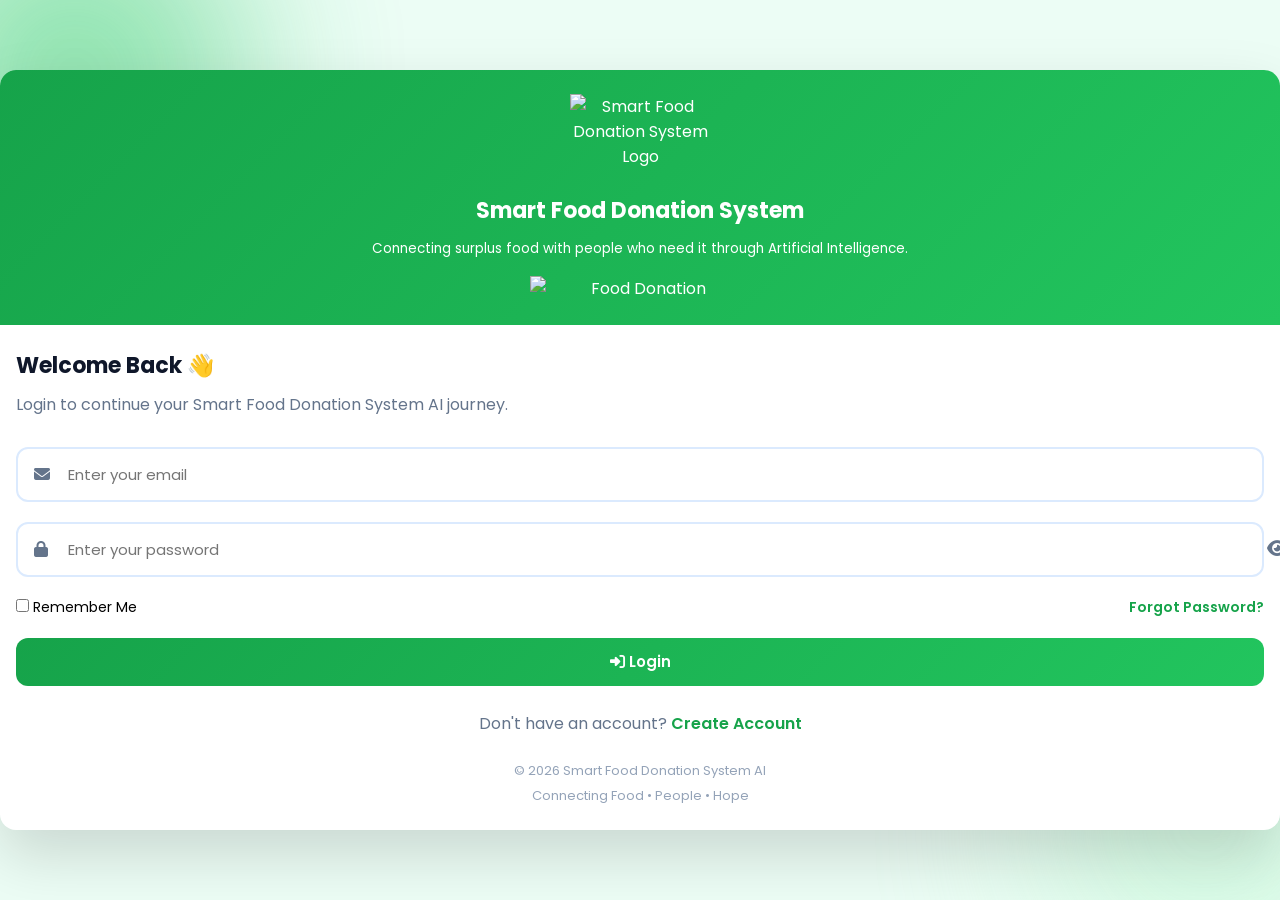
==== commit 12b86796: "Fix complete mobile responsiveness" ====
--- a/frontend/admin.html
+++ b/frontend/admin.html
@@ -334,7 +334,7 @@
 
                 <!-- User Management Table & Mobile Cards -->
                 <div class="premium-card">
-                    <div class="table-container" style="overflow-x: auto;">
+                    <div class="admin-table-scroll mobile-table-scroll table-container">
                         <table class="premium-table responsive-user-table">
                             <thead>
                                 <tr>
@@ -365,7 +365,7 @@
                 </header>
 
                 <div class="premium-card">
-                    <div class="table-container" style="overflow-x: auto;">
+                    <div class="admin-table-scroll mobile-table-scroll table-container">
                         <table class="premium-table">
                             <thead>
                                 <tr>
@@ -398,7 +398,7 @@
                 </header>
 
                 <div class="premium-card">
-                    <div class="table-container" style="overflow-x: auto;">
+                    <div class="admin-table-scroll mobile-table-scroll table-container">
                         <table class="premium-table">
                             <thead>
                                 <tr>
@@ -430,7 +430,7 @@
                 </header>
 
                 <div class="premium-card">
-                    <div class="table-container" style="overflow-x: auto;">
+                    <div class="admin-table-scroll mobile-table-scroll table-container">
                         <table class="premium-table">
                             <thead>
                                 <tr>
@@ -470,7 +470,7 @@
                 </div>
 
                 <div class="premium-card">
-                    <div class="table-container" style="overflow-x: auto;">
+                    <div class="admin-table-scroll mobile-table-scroll table-container">
                         <table class="premium-table">
                             <thead>
                                 <tr>
@@ -572,7 +572,7 @@
                 <br><br>
                 <h2 style="color: #0f172a; margin-bottom: 20px;"><i class="fa-solid fa-clock-rotate-left"></i> Recent Donations Log</h2>
                 <div class="premium-card">
-                    <div class="table-container" style="overflow-x: auto;">
+                    <div class="admin-table-scroll mobile-table-scroll table-container">
                         <table class="premium-table">
                             <thead>
                                 <tr>
--- a/frontend/css/layout-fix.css
+++ b/frontend/css/layout-fix.css
@@ -652,7 +652,7 @@
         overflow-x: hidden !important;
         overflow-y: auto !important;
         -webkit-overflow-scrolling: touch !important;
-        touch-action: pan-y !important;
+        touch-action: pan-x pan-y !important;
         position: relative !important;
         -webkit-tap-highlight-color: transparent;
     }
@@ -782,7 +782,7 @@
         box-sizing: border-box !important;
         overflow-x: hidden !important;
         overflow-y: visible !important;
-        touch-action: pan-y !important;
+        touch-action: pan-x pan-y !important;
     }
 
     .container {
--- a/frontend/css/premium-theme.css
+++ b/frontend/css/premium-theme.css
@@ -29,7 +29,7 @@
     box-shadow: 0 10px 30px rgba(31, 154, 82, 0.04) !important;
     transition: all 0.35s cubic-bezier(0.4, 0, 0.2, 1) !important;
     position: relative !important;
-    overflow: hidden !important;
+    overflow: visible !important;
     display: flex !important;
     flex-direction: column !important;
     gap: 15px !important;
@@ -284,11 +284,45 @@
 
 @media (max-width: 900px) {
     .ai-layout-container {
-        grid-template-columns: 1fr !important;
+        display: flex !important;
+        flex-direction: column !important;
         height: auto !important;
+        gap: 14px !important;
+        margin-top: 15px !important;
     }
     .ai-sidebar-panel {
+        display: flex !important;
+        flex-direction: column !important;
+        padding: 12px 14px !important;
+        border-radius: 14px !important;
+        gap: 8px !important;
+    }
+    .ai-sidebar-panel p,
+    .ai-sidebar-panel .panel-divider,
+    .ai-sidebar-panel .ai-info-box {
         display: none !important;
+    }
+    .faq-list {
+        display: flex !important;
+        flex-direction: row !important;
+        gap: 8px !important;
+        overflow-x: auto !important;
+        -webkit-overflow-scrolling: touch !important;
+        padding-bottom: 4px !important;
+        margin: 0 !important;
+    }
+    .faq-list li {
+        white-space: nowrap !important;
+        padding: 8px 12px !important;
+        font-size: 12px !important;
+        border-radius: 20px !important;
+        flex-shrink: 0 !important;
+    }
+    .ai-chat-main {
+        width: 100% !important;
+        height: 440px !important;
+        display: flex !important;
+        flex-direction: column !important;
     }
 }
 
@@ -446,7 +480,9 @@
 }
 @media (max-width: 768px) {
     .reports-kpi-grid {
-        grid-template-columns: 1fr !important;
+        grid-template-columns: repeat(2, minmax(0, 1fr)) !important;
+        gap: 10px !important;
+        margin-bottom: 20px !important;
     }
 }
 
--- a/frontend/css/admin.css
+++ b/frontend/css/admin.css
@@ -275,12 +275,15 @@
 
 }
 
-table{
-
-    display:block;
-
-    overflow-x:auto;
-
+table {
+    width: auto;
+    min-width: 100%;
+}
+
+.table-container {
+    width: 100%;
+    overflow-x: auto;
+    -webkit-overflow-scrolling: touch;
 }
 
 }
@@ -299,11 +302,12 @@
 }
 
 .premium-table {
-    width: 100% !important;
+    width: max-content !important;
+    min-width: 100% !important;
     border-collapse: separate !important;
     border-spacing: 0 !important;
     border-radius: 12px !important;
-    overflow: hidden !important;
+    overflow: visible !important;
     border: 1px solid #f1f5f9 !important;
     margin-top: 0 !important;
     box-shadow: none !important;
--- a/frontend/css/mobile.css
+++ b/frontend/css/mobile.css
@@ -19,7 +19,7 @@
         overflow-x: clip !important;
         overflow-y: auto !important;
         -webkit-overflow-scrolling: touch !important;
-        touch-action: pan-y !important;
+        touch-action: pan-x pan-y !important;
     }
 
     body {
@@ -32,7 +32,7 @@
         overflow-x: clip !important;
         overflow-y: visible !important;
         -webkit-overflow-scrolling: touch !important;
-        touch-action: pan-y !important;
+        touch-action: pan-x pan-y !important;
         position: relative !important;
         background: #f8fffb !important;
         -webkit-tap-highlight-color: transparent;
@@ -1682,19 +1682,26 @@
     }
 
     .table-container {
+        display: block !important;
         width: 100% !important;
         max-width: 100% !important;
         overflow-x: auto !important;
+        overflow-y: hidden !important;
         -webkit-overflow-scrolling: touch !important;
+        touch-action: pan-x pan-y !important;
         border-radius: 10px !important;
         margin: 0 !important;
         box-sizing: border-box !important;
     }
 
     .table-container table {
-        width: 100% !important;
-        min-width: 520px !important;
-        border-collapse: collapse !important;
+        display: table !important;
+        width: max-content !important;
+        min-width: 100% !important;
+        max-width: none !important;
+        border-collapse: separate !important;
+        border-spacing: 0 !important;
+        overflow: visible !important;
     }
 
     .table-container thead th {
@@ -3210,18 +3217,26 @@
 
     /* Tables & Modals */
     .table-container {
+        display: block !important;
         width: 100% !important;
         max-width: 100% !important;
         overflow-x: auto !important;
+        overflow-y: hidden !important;
         -webkit-overflow-scrolling: touch !important;
+        touch-action: pan-x pan-y !important;
         border-radius: 12px !important;
         margin-top: 10px !important;
     }
 
     .premium-table {
-        width: 100% !important;
-        min-width: 520px !important;
-        font-size: 12px !important;
+        display: table !important;
+        width: max-content !important;
+        min-width: 100% !important;
+        max-width: none !important;
+        border-collapse: separate !important;
+        border-spacing: 0 !important;
+        overflow: visible !important;
+        font-size: 12.5px !important;
     }
 
     .premium-table th,
@@ -3672,6 +3687,480 @@
 
     .settings-profile-info {
         text-align: center !important;
+    }
+
+    /* ==========================================
+       ADMIN PORTAL SMARTPHONE RESPONSIVE SYSTEM
+       Engineered for: Google Pixel 9 (412x915), Pixel 7, and 390x844
+       ========================================== */
+
+    /* 1. Page Header & Title */
+    .page-header h1 {
+        font-size: 22px !important;
+        line-height: 1.3 !important;
+        margin-bottom: 6px !important;
+        word-break: break-word !important;
+    }
+
+    .page-header p {
+        font-size: 12.5px !important;
+        line-height: 1.45 !important;
+        color: #64748b !important;
+    }
+
+    /* 2. Admin 8 Summary Cards Grid */
+    .admin-summary-grid {
+        display: grid !important;
+        grid-template-columns: repeat(2, minmax(0, 1fr)) !important;
+        gap: 10px !important;
+        margin-bottom: 20px !important;
+    }
+
+    .admin-summary-grid .card {
+        padding: 16px 10px !important;
+        border-radius: 14px !important;
+        min-width: 0 !important;
+        width: 100% !important;
+        box-sizing: border-box !important;
+        text-align: center !important;
+    }
+
+    .admin-summary-grid .card h2 {
+        font-size: 24px !important;
+        margin-bottom: 4px !important;
+        line-height: 1.2 !important;
+    }
+
+    .admin-summary-grid .card p {
+        font-size: 11.5px !important;
+        line-height: 1.3 !important;
+        display: flex !important;
+        align-items: center !important;
+        justify-content: center !important;
+        gap: 4px !important;
+        white-space: nowrap !important;
+        overflow: hidden !important;
+        text-overflow: ellipsis !important;
+    }
+
+    /* 3. Quick Action Buttons Bar */
+    .admin-quick-actions-bar {
+        padding: 16px 14px !important;
+        border-radius: 14px !important;
+        margin-bottom: 20px !important;
+        box-sizing: border-box !important;
+    }
+
+    .admin-quick-actions-bar h3 {
+        font-size: 15px !important;
+        margin-bottom: 12px !important;
+    }
+
+    .quick-action-buttons {
+        display: flex !important;
+        flex-direction: row !important;
+        flex-wrap: wrap !important;
+        gap: 8px !important;
+    }
+
+    .btn-quick-action {
+        flex: 1 1 calc(50% - 8px) !important;
+        min-height: 44px !important;
+        justify-content: center !important;
+        padding: 10px 8px !important;
+        font-size: 12px !important;
+        border-radius: 10px !important;
+        box-sizing: border-box !important;
+    }
+
+    /* 4. Verification Overview Cards */
+    .verification-overview-section h2 {
+        font-size: 16px !important;
+        margin-bottom: 12px !important;
+    }
+
+    .overview-grid {
+        display: grid !important;
+        grid-template-columns: 1fr !important;
+        gap: 12px !important;
+    }
+
+    .overview-card {
+        padding: 16px 14px !important;
+        border-radius: 14px !important;
+        box-sizing: border-box !important;
+    }
+
+    .overview-header h3 {
+        font-size: 14px !important;
+    }
+
+    .overview-stats-pills {
+        display: flex !important;
+        gap: 6px !important;
+        flex-wrap: wrap !important;
+    }
+
+    .pill {
+        padding: 6px 10px !important;
+        font-size: 11.5px !important;
+        border-radius: 16px !important;
+    }
+
+    /* 5. Dashboard Dual Grid (Pending & Activity) */
+    .dashboard-dual-grid {
+        display: grid !important;
+        grid-template-columns: 1fr !important;
+        gap: 16px !important;
+        margin-top: 20px !important;
+    }
+
+    /* 6. Filter Tabs Bar (Horizontal Touch Scroll) */
+    .filter-tab-bar {
+        display: flex !important;
+        flex-wrap: nowrap !important;
+        overflow-x: auto !important;
+        -webkit-overflow-scrolling: touch !important;
+        gap: 8px !important;
+        padding-bottom: 6px !important;
+        margin-bottom: 16px !important;
+        width: 100% !important;
+    }
+
+    .filter-tab {
+        flex: 0 0 auto !important;
+        min-height: 42px !important;
+        padding: 8px 14px !important;
+        font-size: 12.5px !important;
+        white-space: nowrap !important;
+        border-radius: 10px !important;
+        display: inline-flex !important;
+        align-items: center !important;
+        justify-content: center !important;
+    }
+
+    /* 7. Filter & Search Controls Card */
+    .filter-controls-card {
+        display: grid !important;
+        grid-template-columns: 1fr !important;
+        gap: 12px !important;
+        padding: 16px 14px !important;
+        border-radius: 14px !important;
+        margin-bottom: 20px !important;
+        box-sizing: border-box !important;
+    }
+
+    .filter-group-item label {
+        font-size: 11px !important;
+        margin-bottom: 4px !important;
+    }
+
+    .filter-group-item input,
+    .filter-group-item select {
+        width: 100% !important;
+        height: 44px !important;
+        min-height: 44px !important;
+        font-size: 13.5px !important;
+        padding: 10px 12px !important;
+        border-radius: 10px !important;
+        box-sizing: border-box !important;
+    }
+
+    /* 8. Table Containers & Responsive Tables */
+    .admin-table-scroll,
+    .mobile-table-scroll,
+    .table-container {
+        display: block !important;
+        width: 100% !important;
+        max-width: 100% !important;
+        overflow-x: scroll !important;
+        overflow-y: hidden !important;
+        -webkit-overflow-scrolling: touch !important;
+        touch-action: pan-x !important;
+        scrollbar-width: auto !important;
+        border-radius: 12px !important;
+        margin: 0 !important;
+        padding: 0 !important;
+        box-sizing: border-box !important;
+        position: relative !important;
+    }
+
+    .admin-table-scroll *,
+    .admin-table-scroll table,
+    .admin-table-scroll thead,
+    .admin-table-scroll tbody,
+    .admin-table-scroll tr,
+    .admin-table-scroll th,
+    .admin-table-scroll td,
+    .admin-table-scroll button,
+    .admin-table-scroll span,
+    .admin-table-scroll a,
+    .admin-table-scroll div,
+    .mobile-table-scroll *,
+    .table-container * {
+        touch-action: pan-x !important;
+    }
+
+    .premium-card {
+        padding: 16px 12px !important;
+        border-radius: 16px !important;
+        margin-bottom: 20px !important;
+        box-sizing: border-box !important;
+        overflow: visible !important;
+    }
+
+    .admin-table-scroll table,
+    .admin-table-scroll .premium-table,
+    .mobile-table-scroll table,
+    .mobile-table-scroll .premium-table,
+    .table-container table,
+    .table-container .premium-table,
+    table.responsive-user-table {
+        display: table !important;
+        width: max-content !important;
+        min-width: 900px !important;
+        max-width: none !important;
+        border-collapse: separate !important;
+        border-spacing: 0 !important;
+        overflow: visible !important;
+        margin: 0 !important;
+    }
+
+    .admin-table-scroll th,
+    .admin-table-scroll td,
+    .mobile-table-scroll th,
+    .mobile-table-scroll td,
+    .table-container table th,
+    .table-container table td,
+    .premium-table th,
+    .premium-table td {
+        padding: 12px 14px !important;
+        font-size: 13px !important;
+        white-space: nowrap !important;
+        vertical-align: middle !important;
+        text-align: left !important;
+    }
+
+    /* 9. Action Buttons in Tables & Lists */
+    .btn-action {
+        min-height: 40px !important;
+        min-width: 40px !important;
+        padding: 8px 12px !important;
+        font-size: 12px !important;
+        border-radius: 8px !important;
+        box-sizing: border-box !important;
+    }
+
+    /* 10. Reports & Analytics Charts */
+    .charts {
+        display: grid !important;
+        grid-template-columns: 1fr !important;
+        gap: 16px !important;
+        margin-top: 20px !important;
+    }
+
+    .chart-card {
+        padding: 16px 14px !important;
+        border-radius: 16px !important;
+        box-sizing: border-box !important;
+    }
+
+    .chart-card h2 {
+        font-size: 16px !important;
+        margin-bottom: 12px !important;
+    }
+
+    .kpi-metrics-grid {
+        display: grid !important;
+        grid-template-columns: 1fr 1fr !important;
+        gap: 10px !important;
+        margin-top: 12px !important;
+    }
+
+    .kpi-mini-card {
+        padding: 12px 10px !important;
+    }
+
+    .kpi-mini-card h3 {
+        font-size: 18px !important;
+    }
+
+    /* 11. System Settings & Admin Profile Forms */
+    #adminSettingsSection .premium-card,
+    #adminProfileSection .premium-card {
+        max-width: 100% !important;
+        padding: 18px 14px !important;
+        border-radius: 16px !important;
+    }
+
+    #adminProfileEditForm input {
+        height: 44px !important;
+        min-height: 44px !important;
+        font-size: 13.5px !important;
+        padding: 10px 12px !important;
+        border-radius: 10px !important;
+    }
+
+    #saveAdminProfileBtn,
+    #editAdminProfileBtn {
+        min-height: 44px !important;
+        font-size: 14px !important;
+    }
+
+    .switch-container {
+        gap: 12px !important;
+    }
+
+    .switch-label-group {
+        flex: 1 !important;
+        min-width: 0 !important;
+    }
+
+    /* 12. Modals (Document, User Details, Confirmation, Change Password, Help Center) */
+    .modal {
+        position: fixed !important;
+        z-index: 100000 !important;
+        left: 0 !important;
+        top: 0 !important;
+        width: 100vw !important;
+        height: 100vh !important;
+        height: 100dvh !important;
+        padding: 16px !important;
+        background-color: rgba(15, 23, 42, 0.6) !important;
+        backdrop-filter: blur(4px) !important;
+        -webkit-backdrop-filter: blur(4px) !important;
+        align-items: center !important;
+        justify-content: center !important;
+        box-sizing: border-box !important;
+    }
+
+    .modal-content {
+        width: 94% !important;
+        max-width: 440px !important;
+        max-height: 85vh !important;
+        max-height: 85dvh !important;
+        overflow-y: auto !important;
+        -webkit-overflow-scrolling: touch !important;
+        padding: 20px 16px !important;
+        border-radius: 16px !important;
+        margin: auto !important;
+        box-sizing: border-box !important;
+    }
+
+    .modal-content h2,
+    .modal-content h3 {
+        font-size: 18px !important;
+        margin-bottom: 12px !important;
+    }
+
+    .modal-content input {
+        height: 44px !important;
+        min-height: 44px !important;
+        font-size: 13.5px !important;
+        border-radius: 10px !important;
+    }
+
+    .modal-content button {
+        min-height: 44px !important;
+        font-size: 13.5px !important;
+    }
+
+    #modalDocImg {
+        max-width: 100% !important;
+        max-height: 55vh !important;
+        object-fit: contain !important;
+    }
+
+    /* 13. Topbar Profile Menu Dropdown */
+    .profile-menu {
+        position: fixed !important;
+        width: 280px !important;
+        max-width: calc(100vw - 24px) !important;
+        top: 60px !important;
+        right: 12px !important;
+        border-radius: 16px !important;
+        z-index: 9999999 !important;
+    }
+
+    .profile-menu-list a {
+        min-height: 44px !important;
+        padding: 10px 16px !important;
+        font-size: 13.5px !important;
+    }
+
+    @media (max-width: 380px) {
+        .admin-summary-grid {
+            grid-template-columns: 1fr !important;
+        }
+
+        .btn-quick-action {
+            flex: 1 1 100% !important;
+        }
+    }
+
+    /* 14. Auth & Landing Mobile Adjustments (login.html & register.html) */
+    .login-container,
+    .register-container {
+        width: 100% !important;
+        max-width: 100% !important;
+        margin: 10px auto !important;
+        border-radius: 16px !important;
+        flex-direction: column !important;
+        box-sizing: border-box !important;
+    }
+
+    .login-left,
+    .register-left {
+        width: 100% !important;
+        padding: 24px 16px !important;
+        box-sizing: border-box !important;
+    }
+
+    .login-left h1,
+    .register-left h1 {
+        font-size: 22px !important;
+        margin-bottom: 12px !important;
+    }
+
+    .login-left p,
+    .register-left p {
+        font-size: 13.5px !important;
+        line-height: 1.5 !important;
+        margin-bottom: 16px !important;
+    }
+
+    .hero-image {
+        width: 220px !important;
+        max-width: 80% !important;
+    }
+
+    .login-right,
+    .register-right {
+        width: 100% !important;
+        padding: 24px 16px !important;
+        box-sizing: border-box !important;
+    }
+
+    .login-right h2,
+    .register-right h2 {
+        font-size: 22px !important;
+    }
+
+    .role-selection {
+        grid-template-columns: repeat(2, 1fr) !important;
+        gap: 8px !important;
+    }
+
+    .role-card {
+        padding: 10px 8px !important;
+        min-height: 44px !important;
+    }
+
+    .login-button,
+    .register-button {
+        height: 48px !important;
+        min-height: 44px !important;
+        font-size: 15px !important;
     }
 }
 
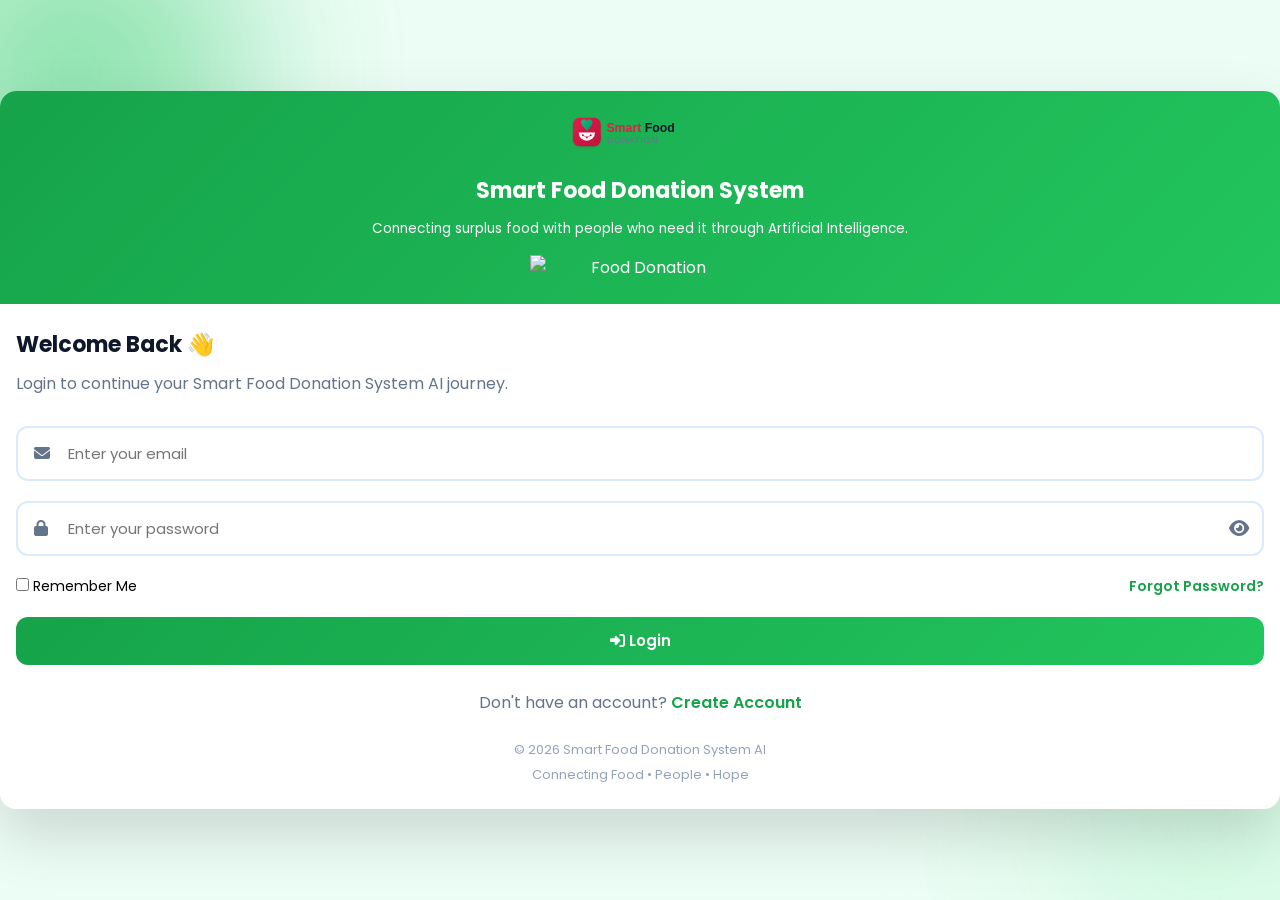
==== commit e9d7cacf: "Add Smart Food Donation branding" ====
--- a/frontend/admin.html
+++ b/frontend/admin.html
@@ -11,7 +11,7 @@
     <link rel="stylesheet" href="css/premium-theme.css">
     <link rel="stylesheet" href="css/admin.css">
     <link rel="stylesheet" href="css/mobile.css">
-    <link rel="icon" href="images/logo.png" type="image/png">
+    <link rel="icon" href="assets/brand/logo-mark.svg" type="image/svg+xml">
     <link rel="manifest" href="/manifest.json">
     <link rel="preconnect" href="https://fonts.googleapis.com">
     <link href="https://fonts.googleapis.com/css2?family=Poppins:wght@300;400;500;600;700;800&display=swap" rel="stylesheet">
@@ -52,7 +52,7 @@
         </button>
 
         <div class="logo">
-            <img src="images/logo.png" alt="Smart Food Donation">
+            <img src="assets/brand/logo.svg" alt="Smart Food Donation">
             <div class="logo-text">
                 <h2>Smart Food Donation</h2>
                 <p>Admin Portal</p>
@@ -104,7 +104,7 @@
         
         <!-- User Badge -->
         <div class="sidebar-user">
-            <img id="sidebarAdminAvatar" src="images/logo.png" alt="Avatar">
+            <img id="sidebarAdminAvatar" src="assets/brand/logo-mark.svg" alt="Avatar">
             <div>
                 <h4 id="sidebarAdminName">Administrator</h4>
                 <p>System Admin</p>
@@ -135,7 +135,7 @@
             <div class="topbar-right" style="margin-left: auto !important;">
                 <div class="profile-container">
                     <div id="profileBtn" class="profile-button">
-                        <img id="topAdminAvatar" src="images/logo.png" alt="Admin" style="width: 36px; height: 36px; border-radius: 50%; object-fit: cover;">
+                        <img id="topAdminAvatar" src="assets/brand/logo-mark.svg" alt="Admin" style="width: 36px; height: 36px; border-radius: 50%; object-fit: cover;">
                         <div class="profile-text">
                             <h4 id="topAdminName" style="font-size: 14px; margin: 0; font-weight: 600; color: #15803d;">Admin</h4>
                             <p style="color: #64748b; font-size: 11px; margin: 0;">Administrator</p>
@@ -642,7 +642,7 @@
 
                 <div class="settings-profile-header">
                     <div class="settings-avatar-container">
-                        <img class="settings-avatar" id="settingsAdminAvatar" src="images/logo.png" alt="Profile Picture">
+                        <img class="settings-avatar" id="settingsAdminAvatar" src="assets/brand/logo-mark.svg" alt="Profile Picture">
                         <div class="settings-avatar-upload-btn" id="changeAdminAvatarBtn"><i class="fa-solid fa-camera"></i></div>
                         <input type="file" id="adminProfileImageFileInput" accept="image/png, image/jpeg, image/jpg, image/webp" style="display: none;">
                     </div>
@@ -802,7 +802,7 @@
 <div id="profileOverlay" class="profile-overlay">
     <div id="profileMenu" class="profile-menu">
         <div class="profile-menu-header" style="padding: 16px; display: flex; align-items: center; gap: 12px; border-bottom: 1px solid #f1f5f9; background: #f8fafc;">
-            <img id="topMenuAdminAvatar" src="images/logo.png" alt="Admin" style="width: 44px; height: 44px; border-radius: 50%; object-fit: cover; border: 2px solid #22c55e;">
+            <img id="topMenuAdminAvatar" src="assets/brand/logo-mark.svg" alt="Admin" style="width: 44px; height: 44px; border-radius: 50%; object-fit: cover; border: 2px solid #22c55e;">
             <div style="flex: 1; min-width: 0;">
                 <h3 id="profileAdminName" style="margin: 0; font-size: 15px; font-weight: 700; color: #0f172a; white-space: nowrap; overflow: hidden; text-overflow: ellipsis;">Admin</h3>
                 <p id="profileAdminEmail" style="margin: 2px 0 4px 0; font-size: 11.5px; color: #64748b; white-space: nowrap; overflow: hidden; text-overflow: ellipsis;">admin.demo@foodbridge.test</p>
--- a/frontend/css/layout-fix.css
+++ b/frontend/css/layout-fix.css
@@ -11,6 +11,10 @@
    DESKTOP DEFAULT PAGE & DASHBOARD STRUCTURE (>= 769px)
 ========================================== */
 @media (min-width: 769px) {
+    .mobile-nav-toggle {
+        display: none !important;
+    }
+
     html,
     body {
         margin: 0 !important;
